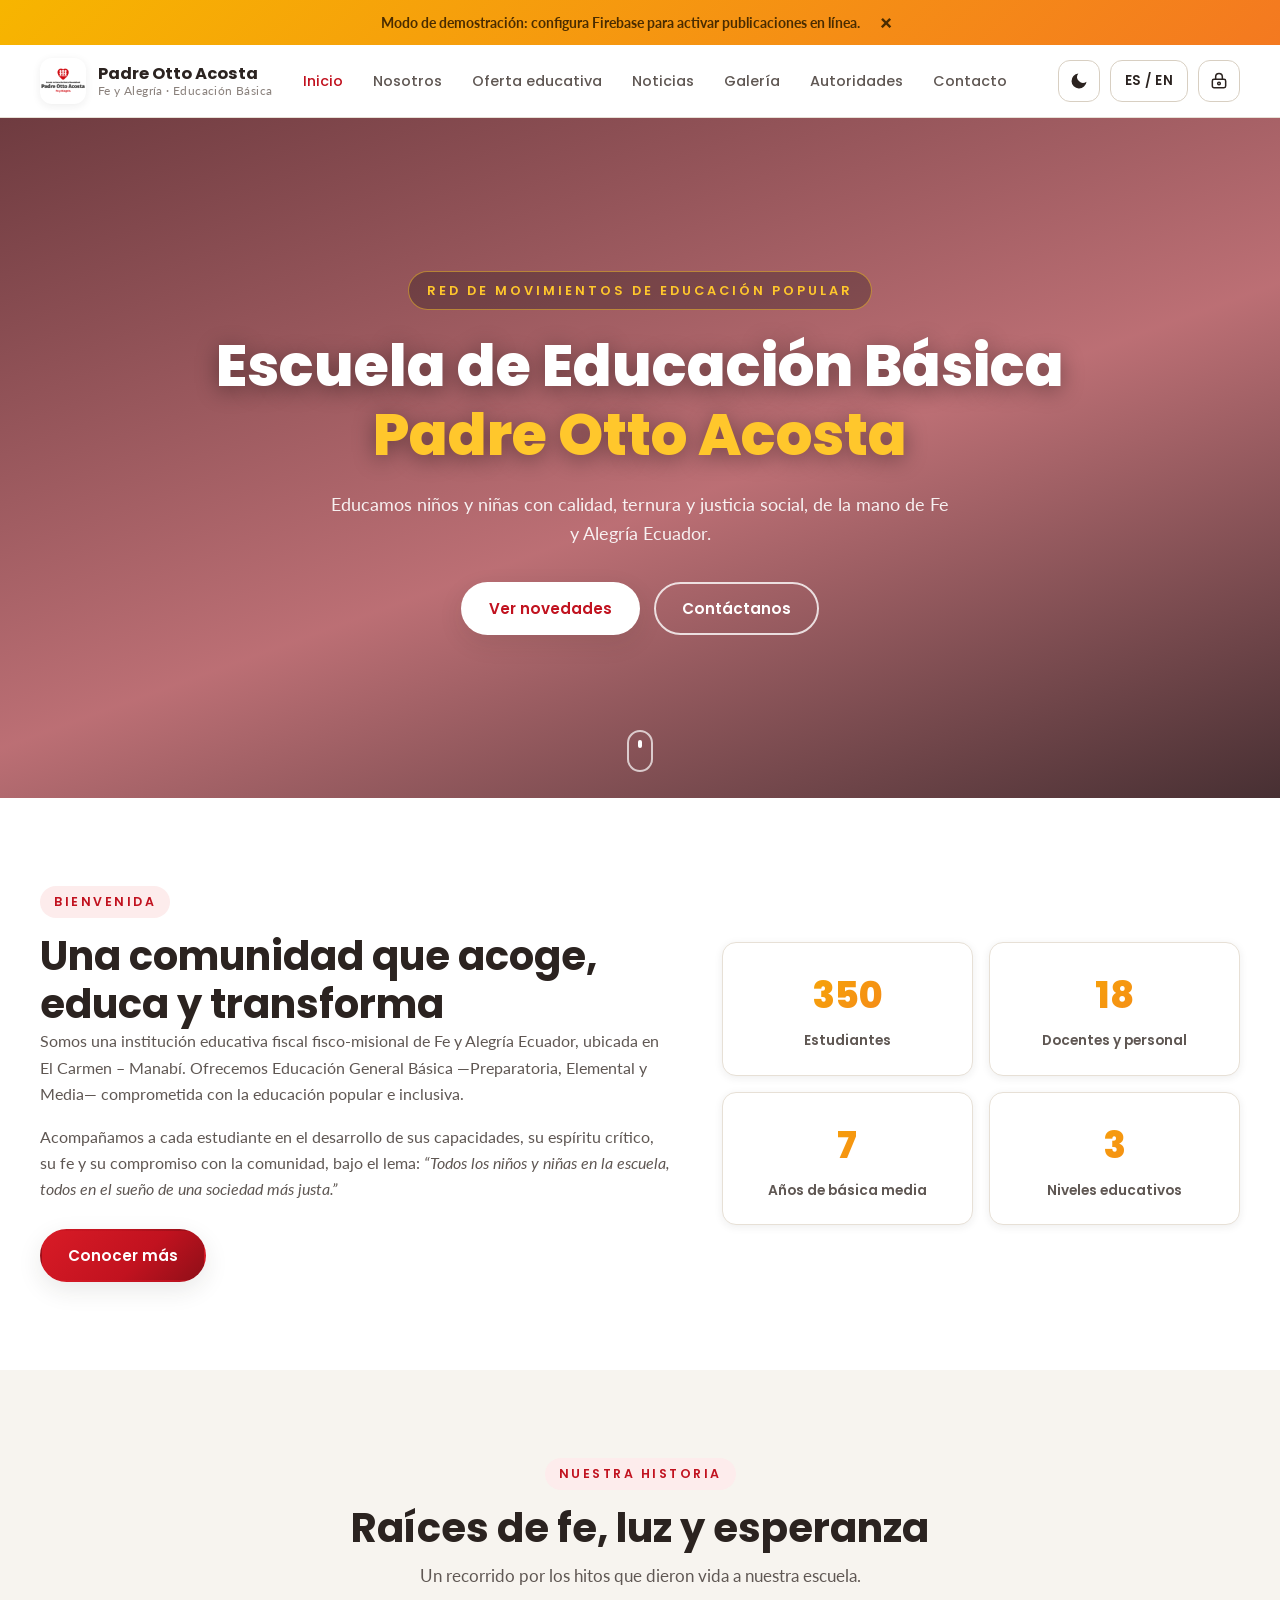
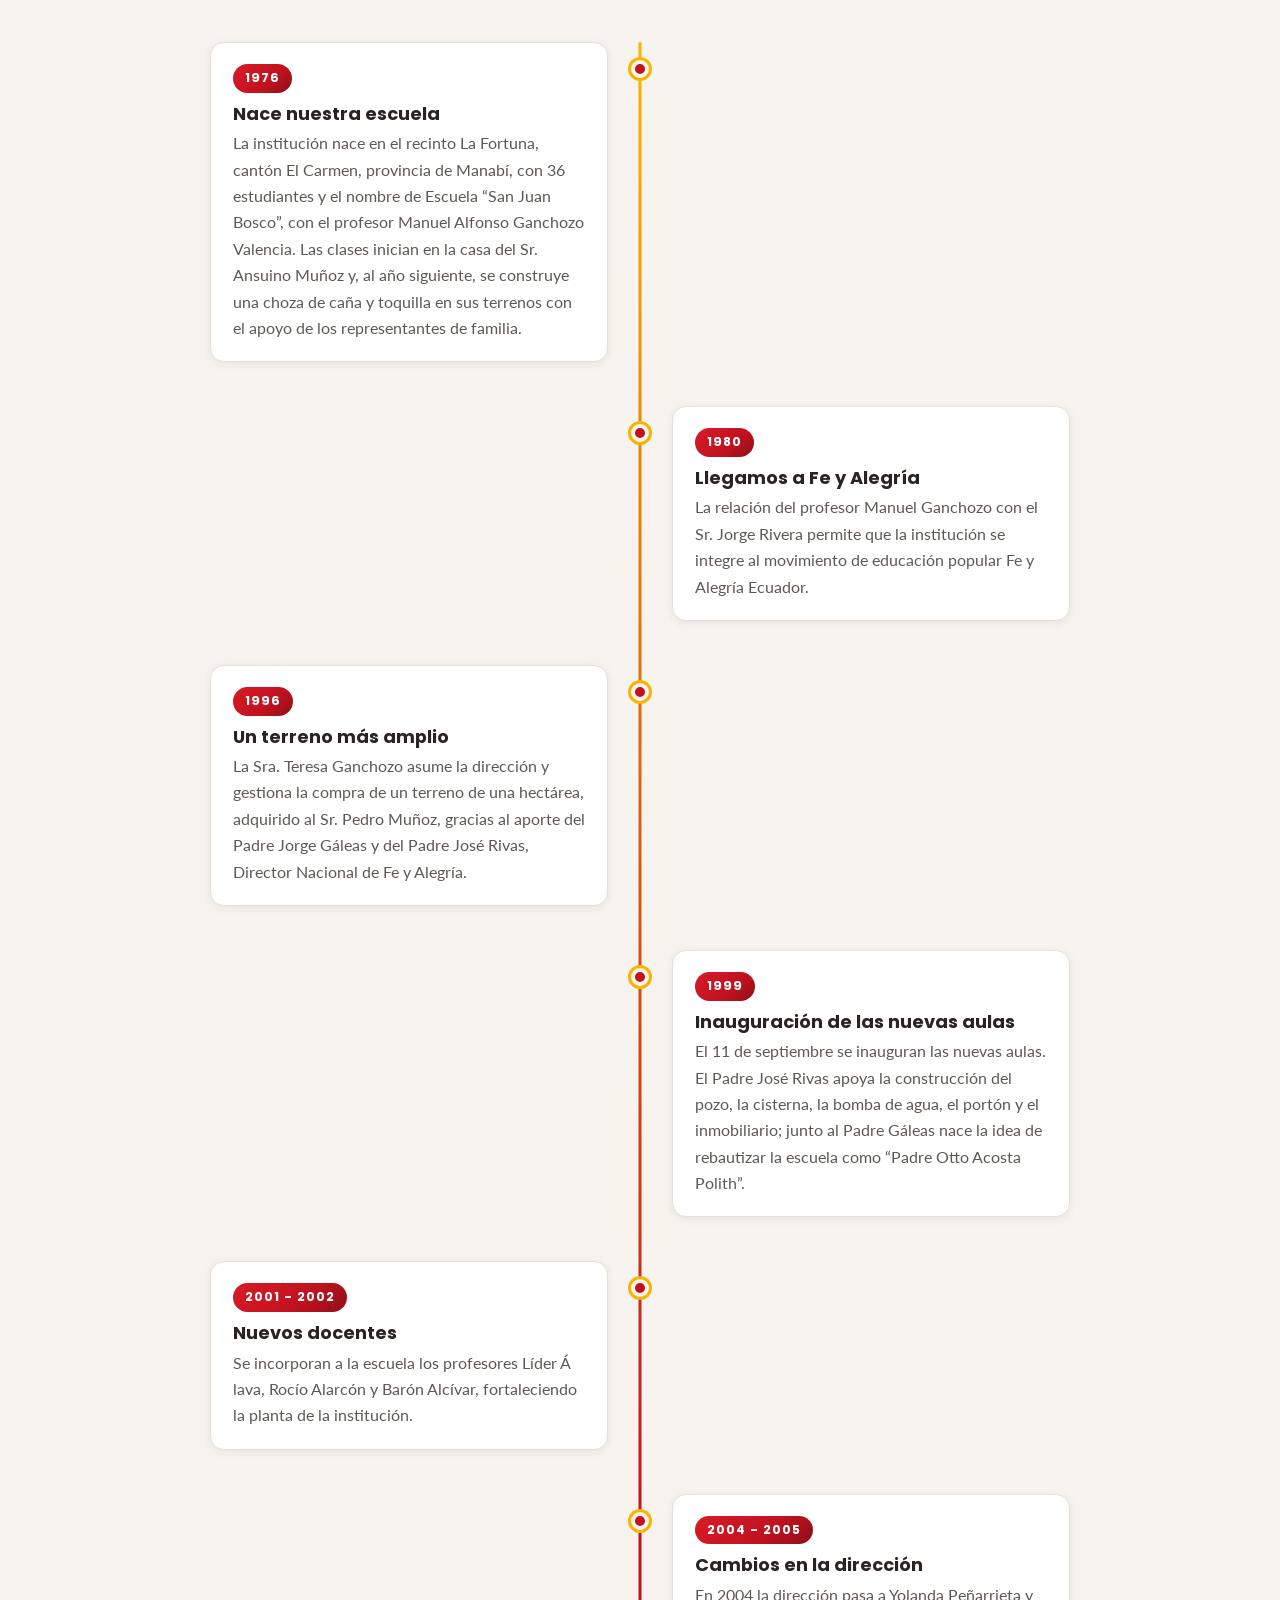
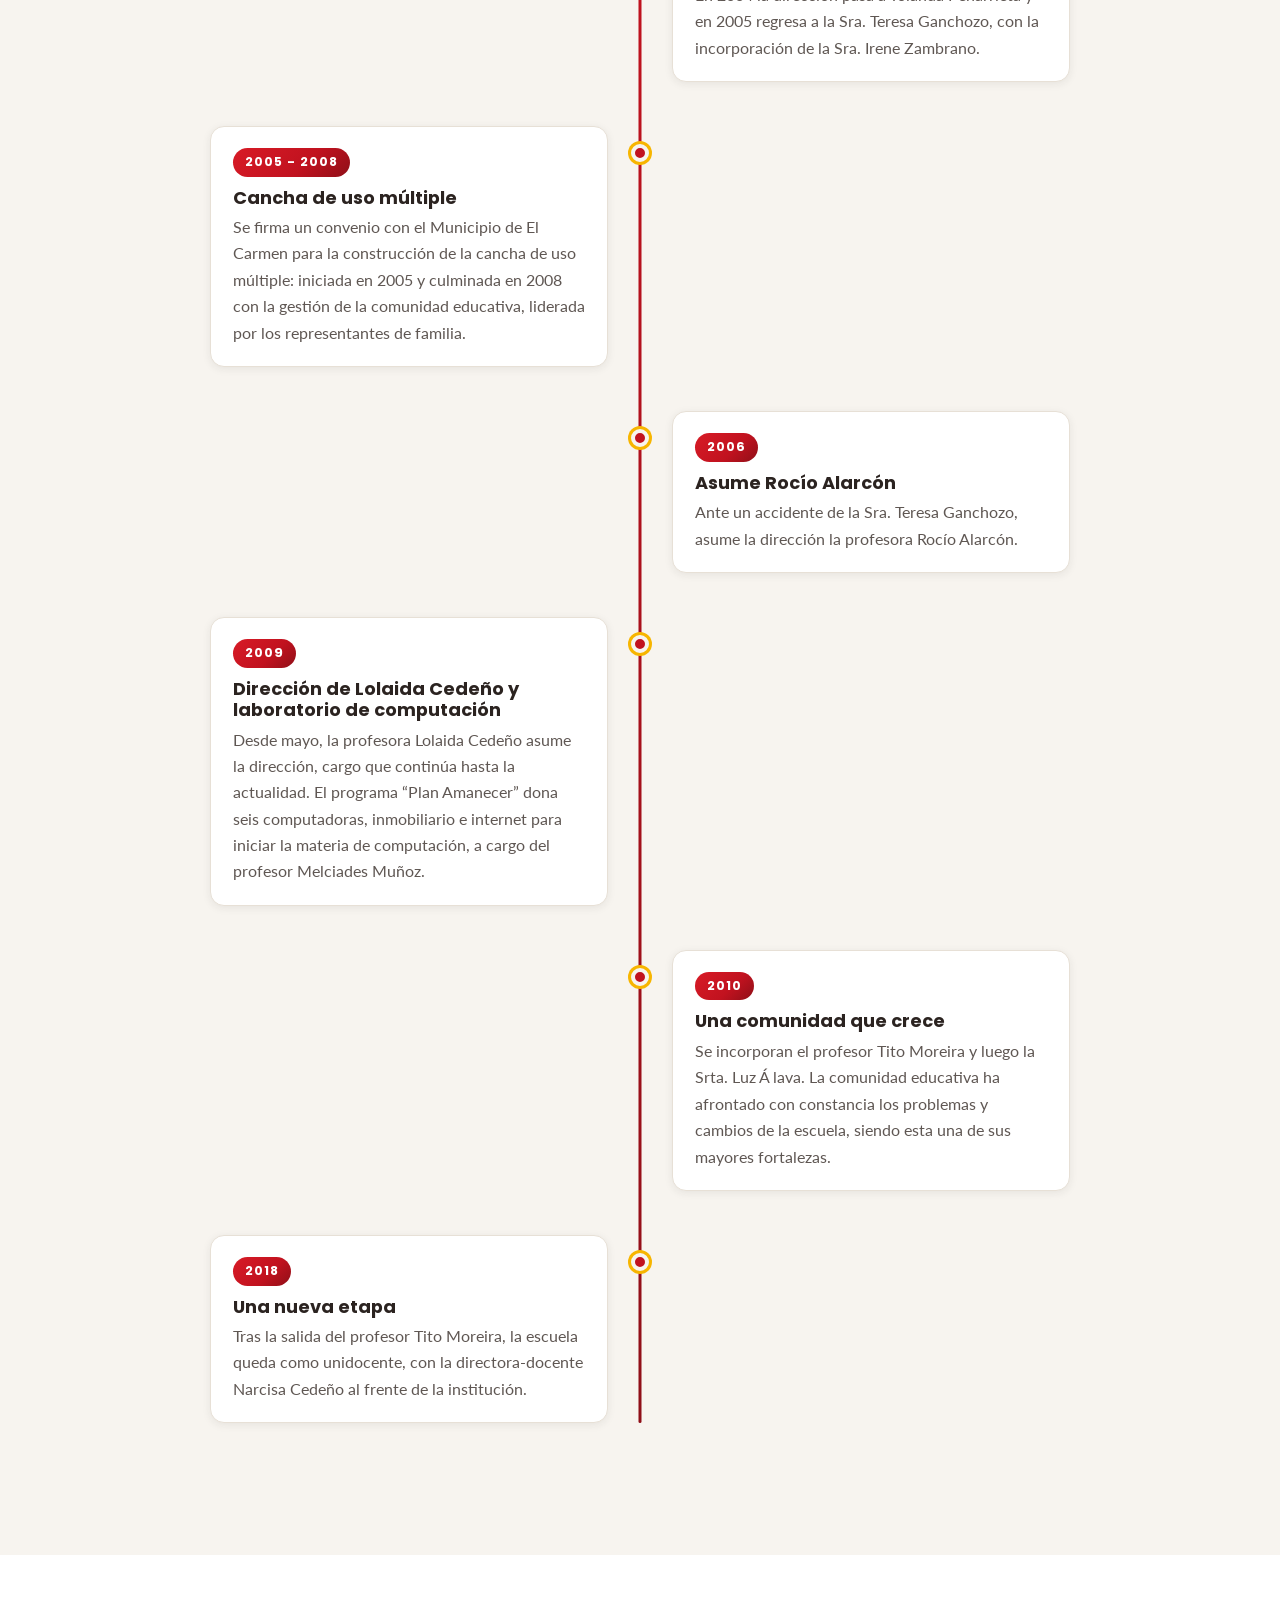
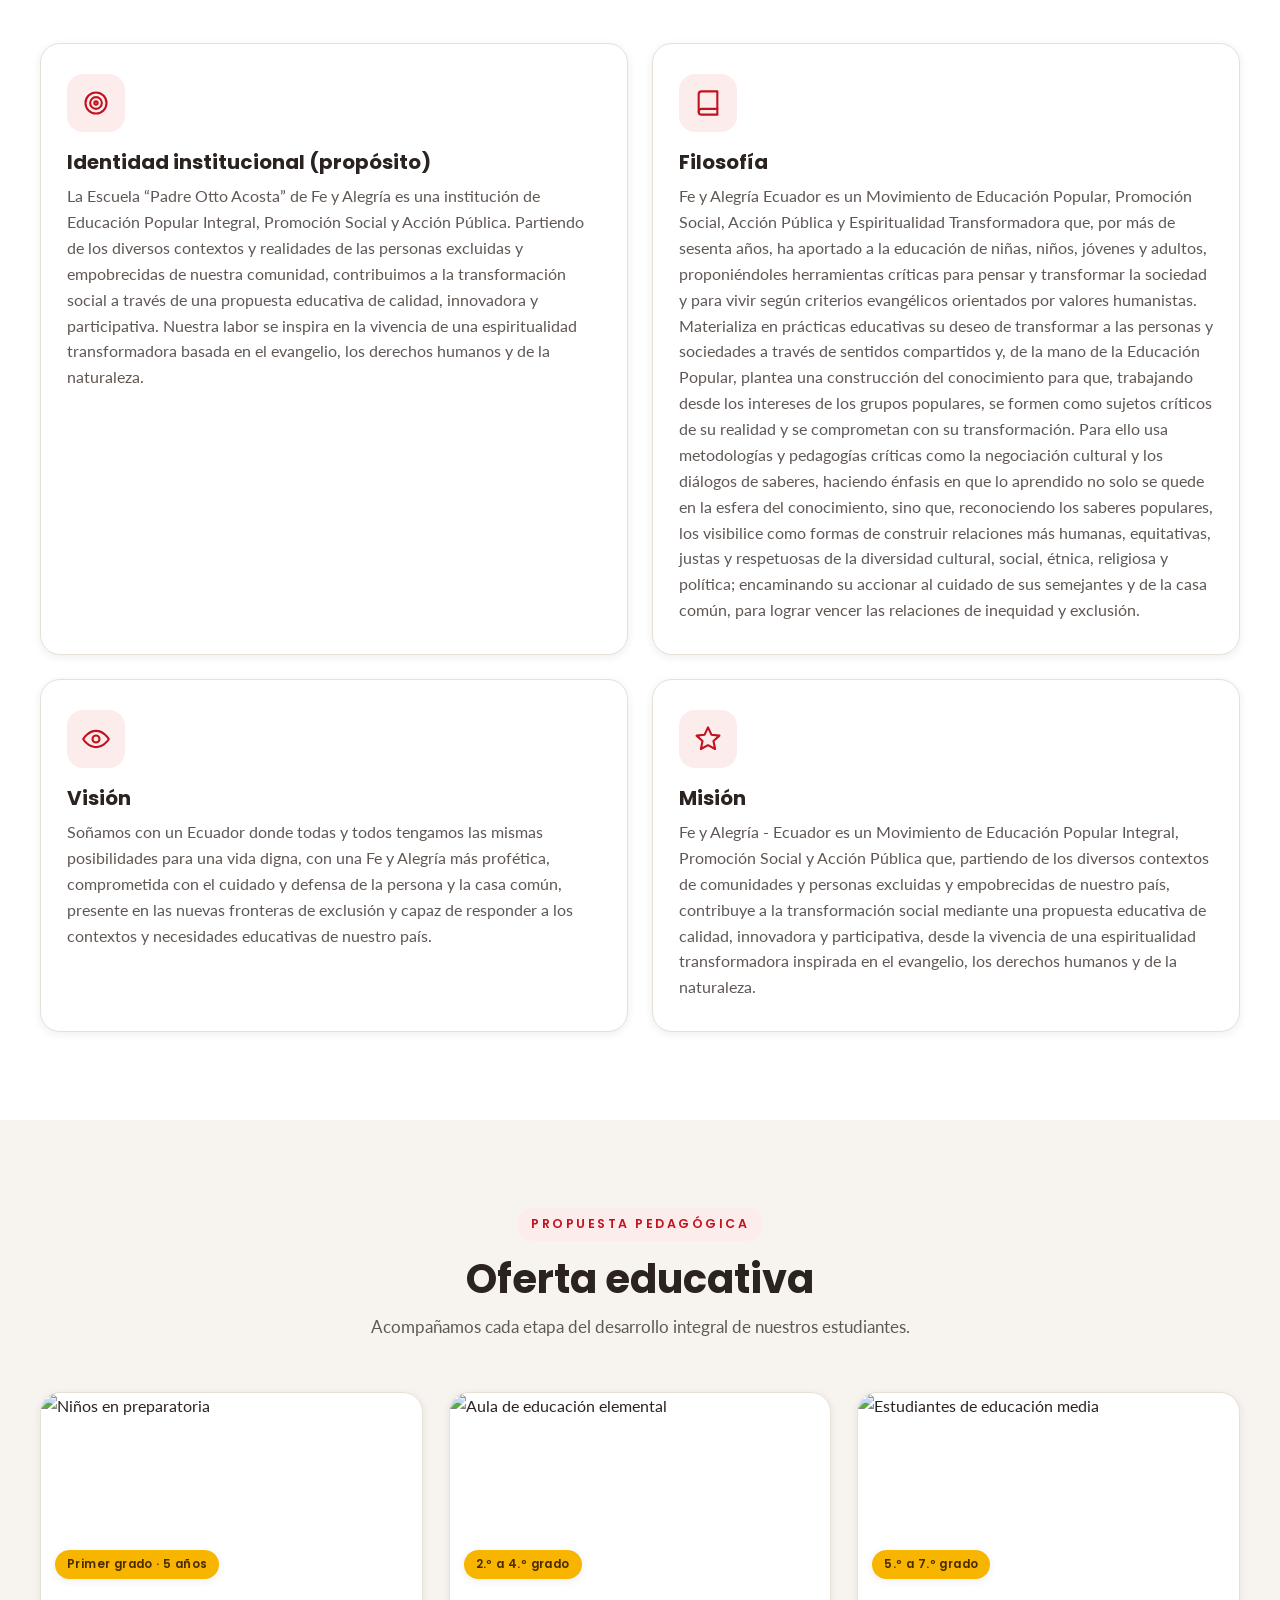
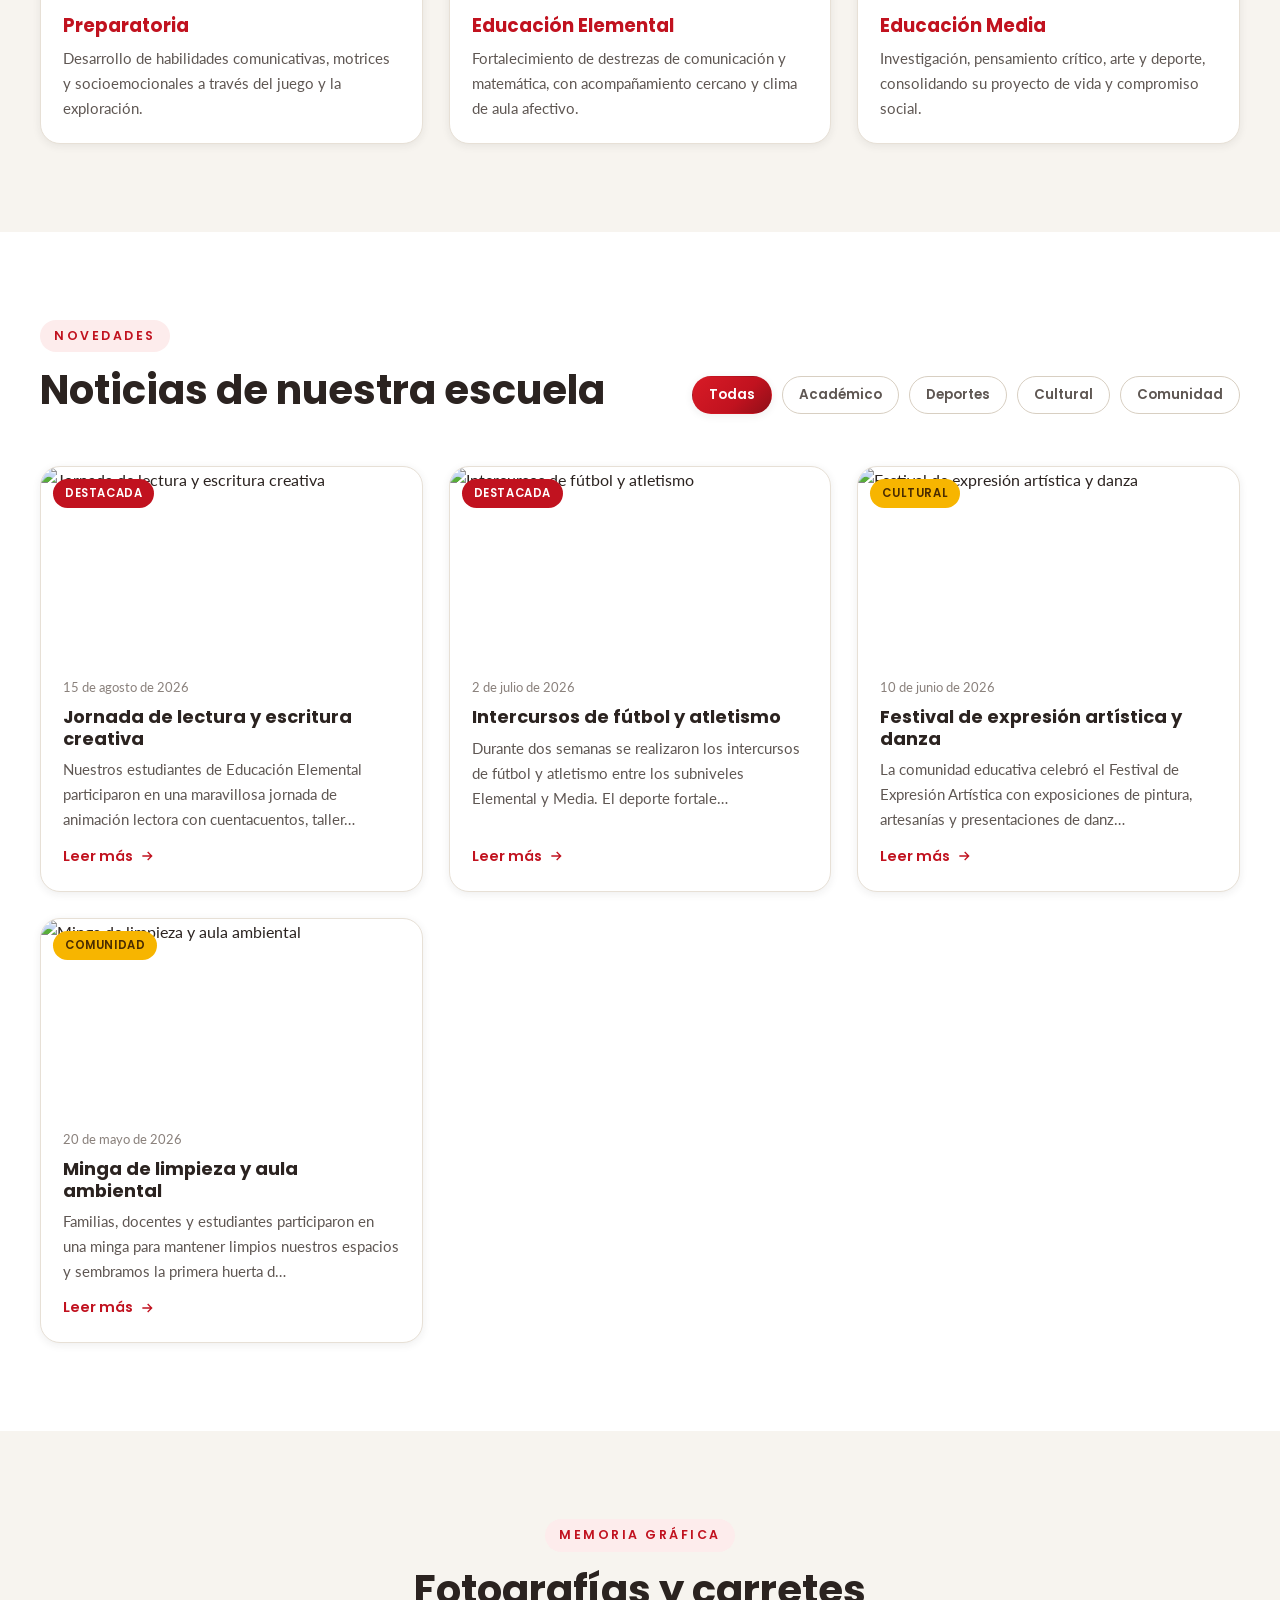
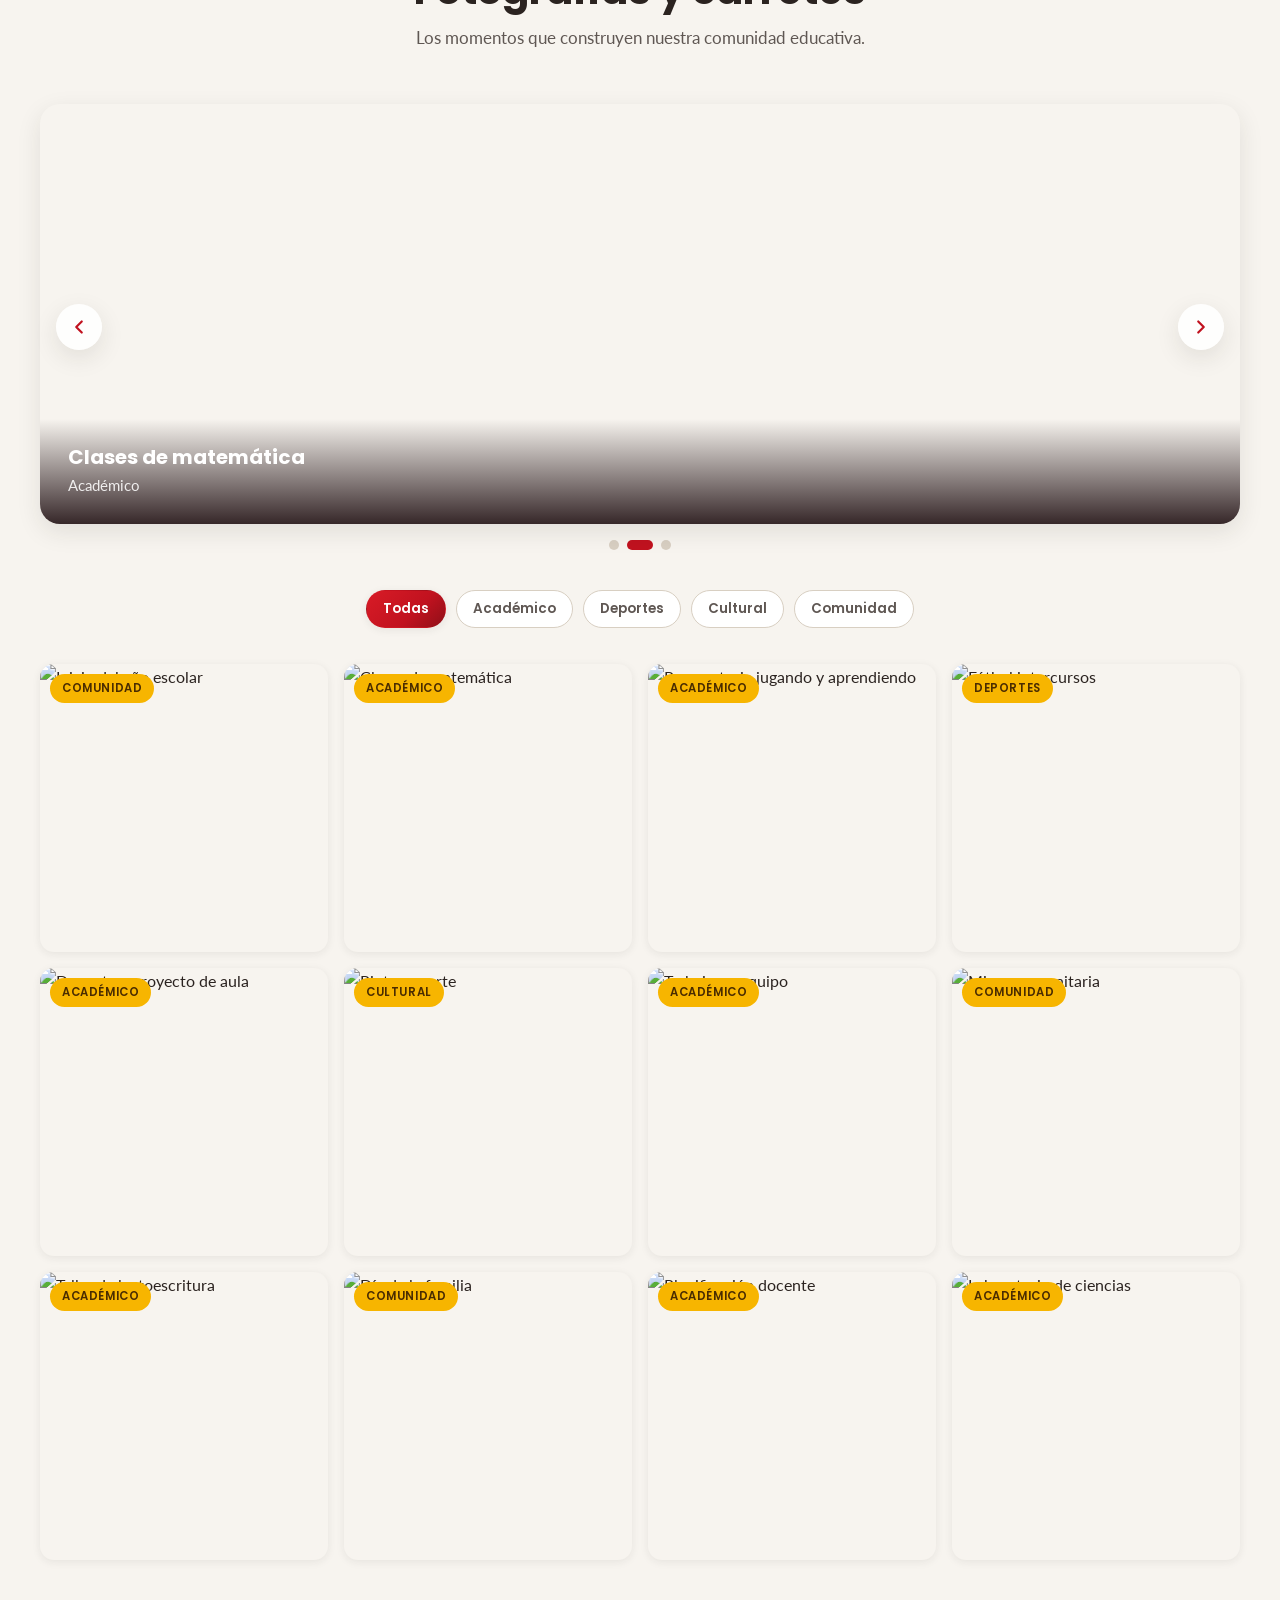
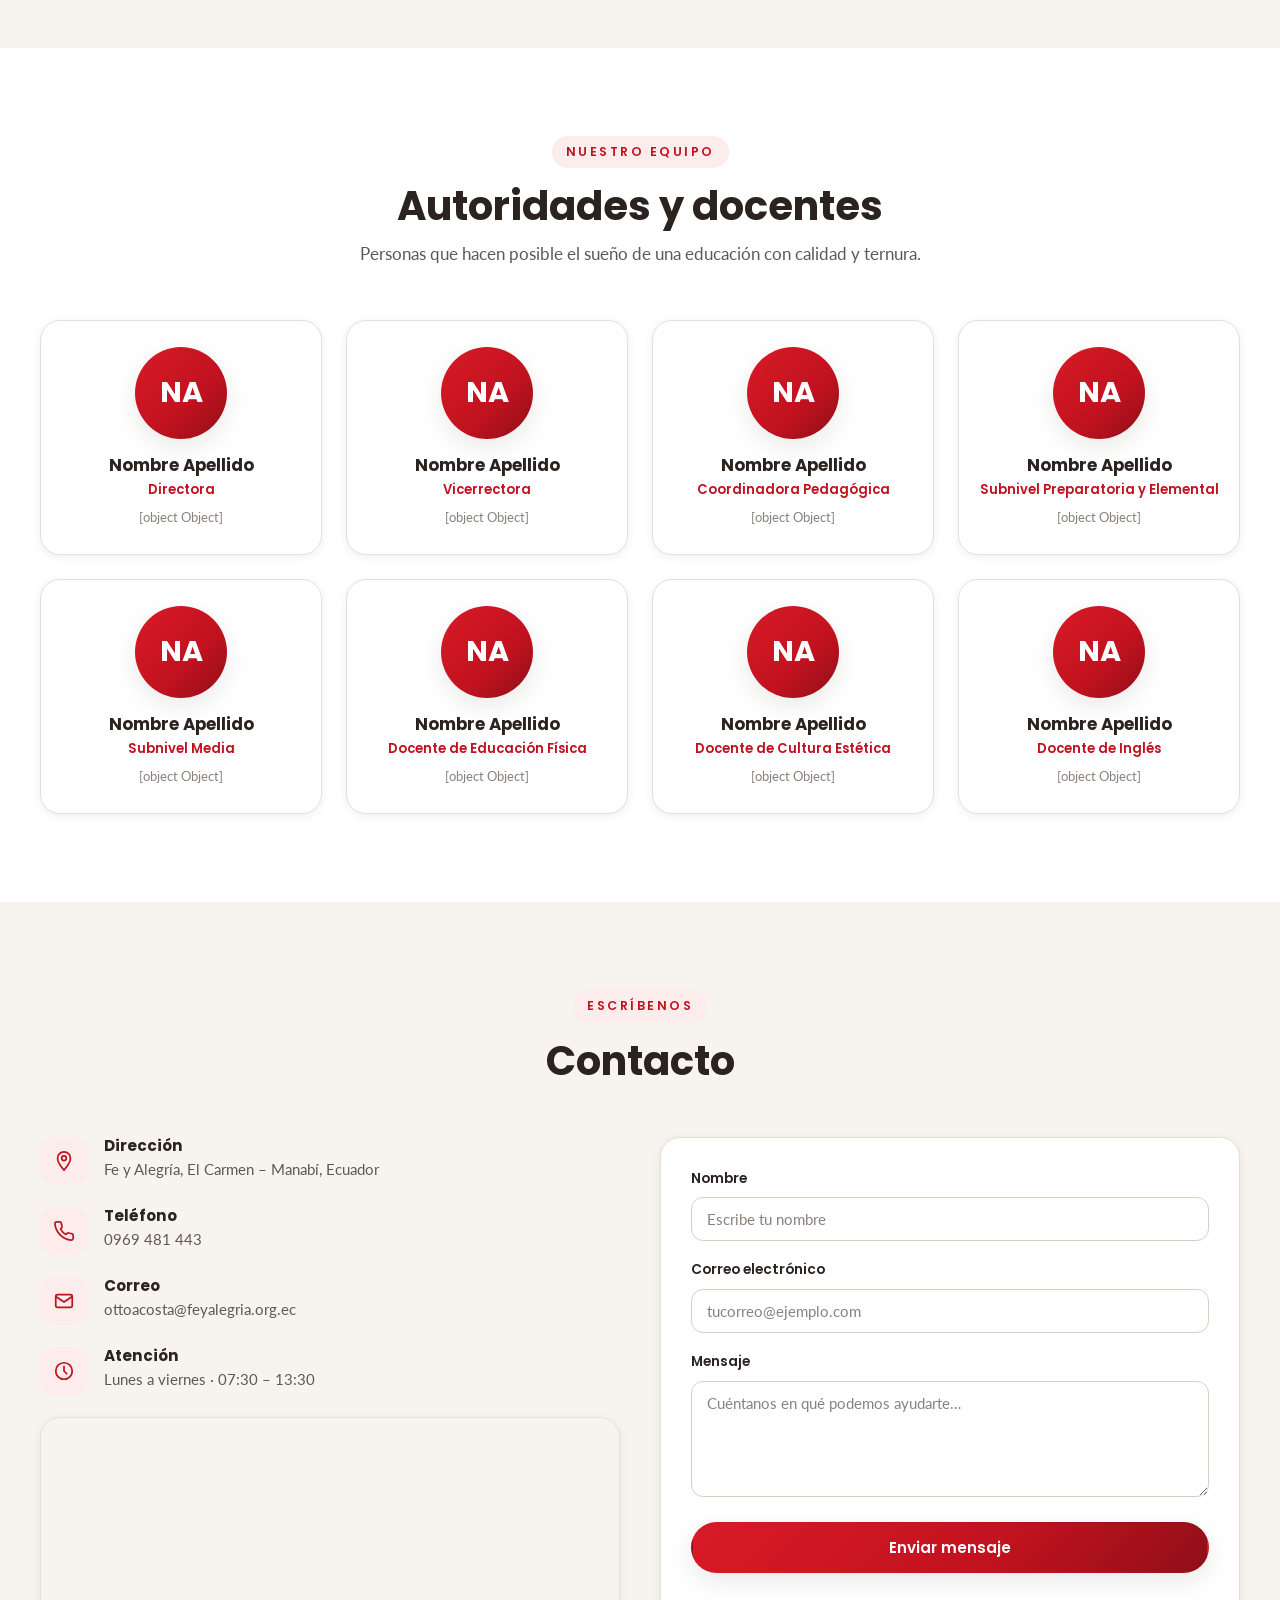
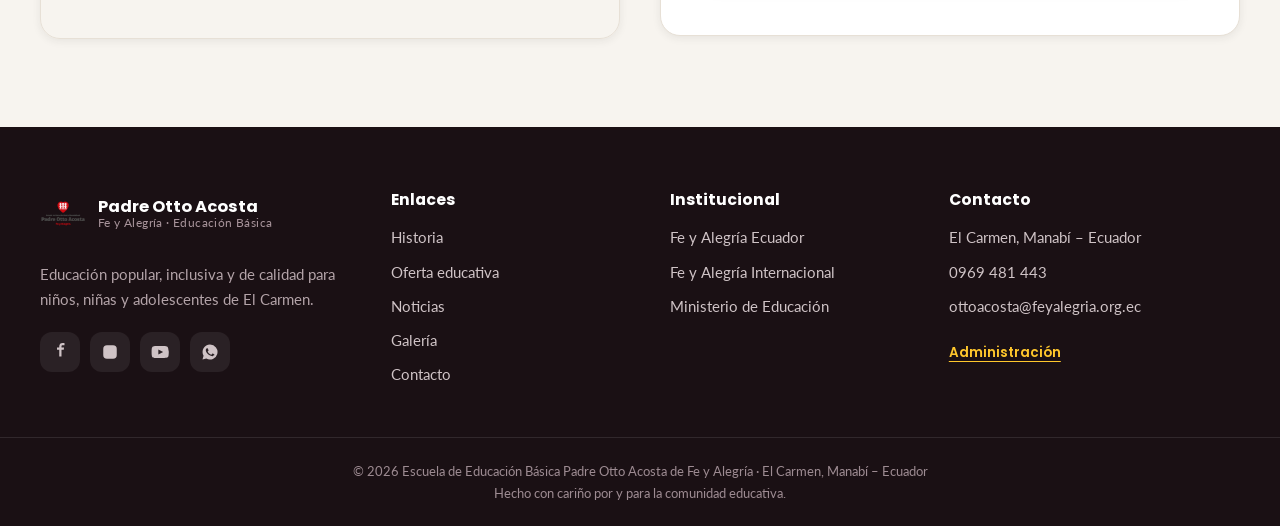
==== index.html @ ddea527b "Add files via upload" ====
<!DOCTYPE html>
<html lang="es">
<head>
  <meta charset="UTF-8" />
  <meta name="viewport" content="width=device-width, initial-scale=1.0" />
  <title>Escuela de Educación Básica Padre Otto Acosta · Fe y Alegría</title>
  <meta name="description" content="Escuela de Educación Básica Padre Otto Acosta de Fe y Alegría, El Carmen – Manabí. Educación popular, inclusiva y de calidad." />
  <meta name="theme-color" content="#D81B26" />
  <link rel="preconnect" href="https://fonts.googleapis.com" />
  <link rel="preconnect" href="https://fonts.gstatic.com" crossorigin />
  <link href="https://fonts.googleapis.com/css2?family=Poppins:wght@400;500;600;700;800&family=Lato:wght@400;700&display=swap" rel="stylesheet" />
  <link rel="stylesheet" href="css/styles.css" />
  <link rel="icon" type="image/png" href="imagenes/logo%202.png" />
</head>
<body>

  <!-- ===== DEMO BANNER ===== -->
  <div id="demoBanner" class="demo-banner hidden" role="alert">
    <span id="demoBannerText">Modalidad de demostración: configura Firebase para activar publicaciones en línea.</span>
    <button id="demoBannerClose" aria-label="Cerrar aviso">&times;</button>
  </div>

  <!-- ===== HEADER ===== -->
  <header class="site-header" id="siteHeader">
    <div class="container header-inner">
      <a href="#inicio" class="brand" aria-label="Inicio">
        <span class="brand-logo" aria-hidden="true">
          <img src="imagenes/logo%202.png" alt="" width="46" height="46" />
        </span>
        <span class="brand-text">
          <strong>Padre Otto Acosta</strong>
          <small>Fe y Alegría · Educación Básica</small>
        </span>
      </a>

      <nav class="main-nav" id="mainNav" aria-label="Navegación principal">
        <ul>
          <li><a href="#inicio" data-i18n="nav.home">Inicio</a></li>
          <li><a href="#nosotros" data-i18n="nav.about">Nosotros</a></li>
          <li><a href="#oferta" data-i18n="nav.offer">Oferta educativa</a></li>
          <li><a href="#noticias" data-i18n="nav.news">Noticias</a></li>
          <li><a href="#galeria" data-i18n="nav.gallery">Galería</a></li>
          <li><a href="#autoridades" data-i18n="nav.staff">Autoridades</a></li>
          <li><a href="#contacto" data-i18n="nav.contact">Contacto</a></li>
        </ul>
      </nav>

      <div class="header-actions">
        <button id="themeToggle" class="icon-btn" aria-label="Cambiar tema" title="Cambiar tema">
          <svg class="icon-sun" viewBox="0 0 24 24" aria-hidden="true"><circle cx="12" cy="12" r="5"/><path d="M12 1v2M12 21v2M4.2 4.2l1.4 1.4M18.4 18.4l1.4 1.4M1 12h2M21 12h2M4.2 19.8l1.4-1.4M18.4 5.6l1.4-1.4"/></svg>
          <svg class="icon-moon" viewBox="0 0 24 24" aria-hidden="true"><path d="M21 12.8A9 9 0 1 1 11.2 3a7 7 0 0 0 9.8 9.8z"/></svg>
        </button>
        <button id="langToggle" class="icon-btn lang-btn" aria-label="English" title="Translate to English">ES / EN</button>
        <a href="admin.html" class="icon-btn admin-link" aria-label="Administración" title="Administración">
          <svg viewBox="0 0 24 24" aria-hidden="true"><rect x="4" y="10" width="16" height="10" rx="2"/><path d="M8 10V7a4 4 0 0 1 8 0v3"/><circle cx="12" cy="15" r="1.6"/></svg>
        </a>
        <button id="navToggle" class="icon-btn nav-toggle" aria-label="Abrir menú" aria-expanded="false">
          <span></span><span></span><span></span>
        </button>
      </div>
    </div>
  </header>

  <main>
    <!-- ===== HERO ===== -->
    <section class="hero" id="inicio">
      <div class="hero-slider" id="heroSlider" aria-hidden="true"></div>
      <div class="hero-overlay"></div>
      <div class="container hero-content">
        <span class="hero-eyebrow aos" data-i18n="hero.eyebrow">Red de Movimientos de Educación Popular</span>
        <h1 class="aos" data-i18n="hero.title">Escuela de Educación Básica<br/><em>Padre Otto Acosta</em></h1>
        <p class="hero-sub aos" data-aos-delay="1" data-i18n="hero.subtitle">Educamos niños y niñas con calidad, ternura y justicia social, de la mano de Fe y Alegría Ecuador.</p>
        <div class="hero-cta aos" data-aos-delay="2">
          <a href="#noticias" class="btn btn-light" data-i18n="hero.ctaNews">Ver novedades</a>
          <a href="#contacto" class="btn btn-outline" data-i18n="hero.ctaContact">Contáctanos</a>
        </div>
      </div>
      <div class="hero-scroll" aria-hidden="true">
        <span></span>
      </div>
    </section>

    <!-- ===== INTRO / MENSAJE ===== -->
    <section class="section intro-section">
      <div class="container intro-grid">
        <div class="intro-copy aos" data-aos="fade-right">
          <span class="section-tag" data-i18n="intro.tag">Bienvenida</span>
          <h2 class="section-title" data-i18n="intro.title">Una comunidad que acoge, educa y transforma</h2>
          <p data-i18n="intro.p1">Somos una institución educativa fiscal fisco-misional de Fe y Alegría Ecuador, ubicada en El Carmen – Manabí. Ofrecemos Educación General Básica —Preparatoria, Elemental y Media— comprometida con la educación popular e inclusiva.</p>
          <p data-i18n="intro.p2">Acompañamos a cada estudiante en el desarrollo de sus capacidades, su espíritu crítico, su fe y su compromiso con la comunidad, bajo el lema: <em>“Todos los niños y niñas en la escuela, todos en el sueño de una sociedad más justa.”</em></p>
          <a href="#nosotros" class="btn btn-primary" data-i18n="intro.more">Conocer más</a>
        </div>
        <div class="intro-stats aos" data-aos="fade-left">
          <div class="stat-card"><strong data-count="350">0</strong><span data-i18n="stats.students">Estudiantes</span></div>
          <div class="stat-card"><strong data-count="18">0</strong><span data-i18n="stats.teachers">Docentes y personal</span></div>
          <div class="stat-card"><strong data-count="7">0</strong><span data-i18n="stats.grades">Años de básica media</span></div>
          <div class="stat-card"><strong data-count="3">0</strong><span data-i18n="stats.levels">Niveles educativos</span></div>
        </div>
      </div>
    </section>

    <!-- ===== HISTORIA ===== -->
    <section class="section section-alt history-section" id="nosotros">
      <div class="container">
        <div class="section-head aos">
          <span class="section-tag" data-i18n="history.tag">Nuestra historia</span>
          <h2 class="section-title" data-i18n="history.title">Raíces de fe, luz y esperanza</h2>
          <p class="section-lead" data-i18n="history.lead">Un recorrido por los hitos que dieron vida a nuestra escuela.</p>
        </div>

        <div class="timeline">
          <div class="timeline-item aos" data-aos="fade-right">
            <div class="timeline-dot"></div>
            <div class="timeline-card">
              <span class="timeline-year">1976</span>
              <h3 data-i18n="history.t1title">Nace nuestra escuela</h3>
              <p data-i18n="history.t1text">La institución nace en el recinto La Fortuna, cantón El Carmen, provincia de Manabí, con 36 estudiantes y el nombre de Escuela “San Juan Bosco”, con el profesor Manuel Alfonso Ganchozo Valencia. Las clases inician en la casa del Sr. Ansuino Muñoz y, al año siguiente, se construye una choza de caña y toquilla en sus terrenos con el apoyo de los representantes de familia.</p>
            </div>
          </div>
          <div class="timeline-item aos" data-aos="fade-left">
            <div class="timeline-dot"></div>
            <div class="timeline-card">
              <span class="timeline-year">1980</span>
              <h3 data-i18n="history.t2title">Llegamos a Fe y Alegría</h3>
              <p data-i18n="history.t2text">La relación del profesor Manuel Ganchozo con el Sr. Jorge Rivera permite que la institución se integre al movimiento de educación popular Fe y Alegría Ecuador.</p>
            </div>
          </div>
          <div class="timeline-item aos" data-aos="fade-right">
            <div class="timeline-dot"></div>
            <div class="timeline-card">
              <span class="timeline-year">1996</span>
              <h3 data-i18n="history.t3title">Un terreno más amplio</h3>
              <p data-i18n="history.t3text">La Sra. Teresa Ganchozo asume la dirección y gestiona la compra de un terreno de una hectárea, adquirido al Sr. Pedro Muñoz, gracias al aporte del Padre Jorge Gáleas y del Padre José Rivas, Director Nacional de Fe y Alegría.</p>
            </div>
          </div>
          <div class="timeline-item aos" data-aos="fade-left">
            <div class="timeline-dot"></div>
            <div class="timeline-card">
              <span class="timeline-year">1999</span>
              <h3 data-i18n="history.t4title">Inauguración de las nuevas aulas</h3>
              <p data-i18n="history.t4text">El 11 de septiembre se inauguran las nuevas aulas. El Padre José Rivas apoya la construcción del pozo, la cisterna, la bomba de agua, el portón y el inmobiliario; junto al Padre Gáleas nace la idea de rebautizar la escuela como “Padre Otto Acosta Polith”.</p>
            </div>
          </div>
          <div class="timeline-item aos" data-aos="fade-right">
            <div class="timeline-dot"></div>
            <div class="timeline-card">
              <span class="timeline-year">2001 - 2002</span>
              <h3 data-i18n="history.t5title">Nuevos docentes</h3>
              <p data-i18n="history.t5text">Se incorporan a la escuela los profesores Líder Á lava, Rocío Alarcón y Barón Alcívar, fortaleciendo la planta de la institución.</p>
            </div>
          </div>
          <div class="timeline-item aos" data-aos="fade-left">
            <div class="timeline-dot"></div>
            <div class="timeline-card">
              <span class="timeline-year">2004 - 2005</span>
              <h3 data-i18n="history.t6title">Cambios en la dirección</h3>
              <p data-i18n="history.t6text">En 2004 la dirección pasa a Yolanda Peñarrieta y en 2005 regresa a la Sra. Teresa Ganchozo, con la incorporación de la Sra. Irene Zambrano.</p>
            </div>
          </div>
          <div class="timeline-item aos" data-aos="fade-right">
            <div class="timeline-dot"></div>
            <div class="timeline-card">
              <span class="timeline-year">2005 - 2008</span>
              <h3 data-i18n="history.t7title">Cancha de uso múltiple</h3>
              <p data-i18n="history.t7text">Se firma un convenio con el Municipio de El Carmen para la construcción de la cancha de uso múltiple: iniciada en 2005 y culminada en 2008 con la gestión de la comunidad educativa, liderada por los representantes de familia.</p>
            </div>
          </div>
          <div class="timeline-item aos" data-aos="fade-left">
            <div class="timeline-dot"></div>
            <div class="timeline-card">
              <span class="timeline-year">2006</span>
              <h3 data-i18n="history.t8title">Asume Rocío Alarcón</h3>
              <p data-i18n="history.t8text">Ante un accidente de la Sra. Teresa Ganchozo, asume la dirección la profesora Rocío Alarcón.</p>
            </div>
          </div>
          <div class="timeline-item aos" data-aos="fade-right">
            <div class="timeline-dot"></div>
            <div class="timeline-card">
              <span class="timeline-year">2009</span>
              <h3 data-i18n="history.t9title">Dirección de Lolaida Cedeño y laboratorio de computación</h3>
              <p data-i18n="history.t9text">Desde mayo, la profesora Lolaida Cedeño asume la dirección, cargo que continúa hasta la actualidad. El programa “Plan Amanecer” dona seis computadoras, inmobiliario e internet para iniciar la materia de computación, a cargo del profesor Melciades Muñoz.</p>
            </div>
          </div>
          <div class="timeline-item aos" data-aos="fade-left">
            <div class="timeline-dot"></div>
            <div class="timeline-card">
              <span class="timeline-year">2010</span>
              <h3 data-i18n="history.t10title">Una comunidad que crece</h3>
              <p data-i18n="history.t10text">Se incorporan el profesor Tito Moreira y luego la Srta. Luz Á lava. La comunidad educativa ha afrontado con constancia los problemas y cambios de la escuela, siendo esta una de sus mayores fortalezas.</p>
            </div>
          </div>
          <div class="timeline-item aos" data-aos="fade-right">
            <div class="timeline-dot"></div>
            <div class="timeline-card">
              <span class="timeline-year">2018</span>
              <h3 data-i18n="history.t11title">Una nueva etapa</h3>
              <p data-i18n="history.t11text">Tras la salida del profesor Tito Moreira, la escuela queda como unidocente, con la directora-docente Narcisa Cedeño al frente de la institución.</p>
            </div>
          </div>
        </div>
      </div>
    </section>

    <!-- ===== IDENTIDAD INSTITUCIONAL ===== -->
    <section class="section mvv-section">
      <div class="container">
        <div class="mvv-grid">
          <article class="mvv-card purpose aos" data-aos="zoom-in">
            <span class="mvv-icon" aria-hidden="true">
              <svg viewBox="0 0 24 24"><circle cx="12" cy="12" r="9"/><circle cx="12" cy="12" r="5"/><circle cx="12" cy="12" r="1.4"/></svg>
            </span>
            <h3 data-i18n="mvv.purposeTitle">Identidad institucional (propósito)</h3>
            <p data-i18n="mvv.purposeText">La Escuela “Padre Otto Acosta” de Fe y Alegría es una institución de Educación Popular Integral, Promoción Social y Acción Pública. Partiendo de los diversos contextos y realidades de las personas excluidas y empobrecidas de nuestra comunidad, contribuimos a la transformación social a través de una propuesta educativa de calidad, innovadora y participativa. Nuestra labor se inspira en la vivencia de una espiritualidad transformadora basada en el evangelio, los derechos humanos y de la naturaleza.</p>
          </article>
          <article class="mvv-card philosophy aos" data-aos="zoom-in" data-aos-delay="1">
            <span class="mvv-icon" aria-hidden="true">
              <svg viewBox="0 0 24 24"><path d="M4 19.5A2.5 2.5 0 0 1 6.5 17H20V2H6.5A2.5 2.5 0 0 0 4 4.5v15z"/><path d="M4 19.5A2.5 2.5 0 0 0 6.5 22H20v-5"/></svg>
            </span>
            <h3 data-i18n="mvv.philosophyTitle">Filosofía</h3>
            <p data-i18n="mvv.philosophyText">Fe y Alegría Ecuador es un Movimiento de Educación Popular, Promoción Social, Acción Pública y Espiritualidad Transformadora que, por más de sesenta años, ha aportado a la educación de niñas, niños, jóvenes y adultos, proponiéndoles herramientas críticas para pensar y transformar la sociedad y para vivir según criterios evangélicos orientados por valores humanistas. Materializa en prácticas educativas su deseo de transformar a las personas y sociedades a través de sentidos compartidos y, de la mano de la Educación Popular, plantea una construcción del conocimiento para que, trabajando desde los intereses de los grupos populares, se formen como sujetos críticos de su realidad y se comprometan con su transformación. Para ello usa metodologías y pedagogías críticas como la negociación cultural y los diálogos de saberes, haciendo énfasis en que lo aprendido no solo se quede en la esfera del conocimiento, sino que, reconociendo los saberes populares, los visibilice como formas de construir relaciones más humanas, equitativas, justas y respetuosas de la diversidad cultural, social, étnica, religiosa y política; encaminando su accionar al cuidado de sus semejantes y de la casa común, para lograr vencer las relaciones de inequidad y exclusión.</p>
          </article>
          <article class="mvv-card vision aos" data-aos="zoom-in" data-aos-delay="2">
            <span class="mvv-icon" aria-hidden="true">
              <svg viewBox="0 0 24 24"><path d="M1 12s4-7 11-7 11 7 11 7-4 7-11 7S1 12 1 12z"/><circle cx="12" cy="12" r="3"/></svg>
            </span>
            <h3 data-i18n="mvv.visionTitle">Visión</h3>
            <p data-i18n="mvv.visionText">Soñamos con un Ecuador donde todas y todos tengamos las mismas posibilidades para una vida digna, con una Fe y Alegría más profética, comprometida con el cuidado y defensa de la persona y la casa común, presente en las nuevas fronteras de exclusión y capaz de responder a los contextos y necesidades educativas de nuestro país.</p>
          </article>
          <article class="mvv-card mission aos" data-aos="zoom-in" data-aos-delay="3">
            <span class="mvv-icon" aria-hidden="true">
              <svg viewBox="0 0 24 24"><path d="M12 2l2.9 6.3 6.9.8-5.1 4.7 1.4 6.8L12 17.3 5.9 20.6l1.4-6.8L2.2 9.1l6.9-.8z"/></svg>
            </span>
            <h3 data-i18n="mvv.missionTitle">Misión</h3>
            <p data-i18n="mvv.missionText">Fe y Alegría - Ecuador es un Movimiento de Educación Popular Integral, Promoción Social y Acción Pública que, partiendo de los diversos contextos de comunidades y personas excluidas y empobrecidas de nuestro país, contribuye a la transformación social mediante una propuesta educativa de calidad, innovadora y participativa, desde la vivencia de una espiritualidad transformadora inspirada en el evangelio, los derechos humanos y de la naturaleza.</p>
          </article>
        </div>
      </div>
    </section>

    <!-- ===== OFERTA EDUCATIVA ===== -->
    <section class="section section-alt offer-section" id="oferta">
      <div class="container">
        <div class="section-head aos">
          <span class="section-tag" data-i18n="offer.tag">Propuesta pedagógica</span>
          <h2 class="section-title" data-i18n="offer.title">Oferta educativa</h2>
          <p class="section-lead" data-i18n="offer.lead">Acompañamos cada etapa del desarrollo integral de nuestros estudiantes.</p>
        </div>
        <div class="offer-grid">
          <article class="offer-card aos" data-aos="fade-up">
            <div class="offer-img">
              <img src="https://images.unsplash.com/photo-1503454537195-1dcabb73ffb9?auto=format&fit=crop&w=800&q=60" alt="Niños en preparatoria" loading="lazy">
              <span class="offer-badge" data-i18n="offer.preLevel">Primer grado · 5 años</span>
            </div>
            <div class="offer-body">
              <h3 data-i18n="offer.preTitle">Preparatoria</h3>
              <p data-i18n="offer.preText">Desarrollo de habilidades comunicativas, motrices y socioemocionales a través del juego y la exploración. </p>
            </div>
          </article>
          <article class="offer-card aos" data-aos="fade-up" data-aos-delay="1">
            <div class="offer-img">
              <img src="https://images.unsplash.com/photo-1580582932707-520aed937b7b?auto=format&fit=crop&w=800&q=60" alt="Aula de educación elemental" loading="lazy">
              <span class="offer-badge" data-i18n="offer.eleLevel">2.º a 4.º grado</span>
            </div>
            <div class="offer-body">
              <h3 data-i18n="offer.eleTitle">Educación Elemental</h3>
              <p data-i18n="offer.eleText">Fortalecimiento de destrezas de comunicación y matemática, con acompañamiento cercano y clima de aula afectivo. </p>
            </div>
          </article>
          <article class="offer-card aos" data-aos="fade-up" data-aos-delay="2">
            <div class="offer-img">
              <img src="https://images.unsplash.com/photo-1427504494785-3a9ca7044f45?auto=format&fit=crop&w=800&q=60" alt="Estudiantes de educación media" loading="lazy">
              <span class="offer-badge" data-i18n="offer.medLevel">5.º a 7.º grado</span>
            </div>
            <div class="offer-body">
              <h3 data-i18n="offer.medTitle">Educación Media</h3>
              <p data-i18n="offer.medText">Investigación, pensamiento crítico, arte y deporte, consolidando su proyecto de vida y compromiso social. </p>
            </div>
          </article>
        </div>
      </div>
    </section>

    <!-- ===== NOTICIAS ===== -->
    <section class="section news-section" id="noticias">
      <div class="container">
        <div class="section-head section-head-row aos">
          <div>
            <span class="section-tag" data-i18n="news.tag">Novedades</span>
            <h2 class="section-title" data-i18n="news.title">Noticias de nuestra escuela</h2>
          </div>
          <div class="news-filter" id="newsFilter">
            <button class="chip is-active" data-cat="todas" data-i18n="news.all">Todas</button>
            <button class="chip" data-cat="academico" data-i18n="news.catAcademic">Académico</button>
            <button class="chip" data-cat="deportes" data-i18n="news.catSports">Deportes</button>
            <button class="chip" data-cat="cultural" data-i18n="news.catCultural">Cultural</button>
            <button class="chip" data-cat="comunidad" data-i18n="news.catCommunity">Comunidad</button>
          </div>
        </div>

        <div class="news-grid" id="newsGrid">
          <!-- Tarjetas generadas por JS -->
        </div>

        <div id="newsEmpty" class="empty-state hidden">
          <p data-i18n="news.empty">No hay publicaciones todavía. Vuelve pronto.</p>
        </div>
      </div>
    </section>

    <!-- ===== GALERÍA ===== -->
    <section class="section section-alt gallery-section" id="galeria">
      <div class="container">
        <div class="section-head aos">
          <span class="section-tag" data-i18n="gallery.tag">Memoria gráfica</span>
          <h2 class="section-title" data-i18n="gallery.title">Fotografías y carretes</h2>
          <p class="section-lead" data-i18n="gallery.lead">Los momentos que construyen nuestra comunidad educativa.</p>
        </div>

        <div class="carousel-wrap aos">
          <div class="carousel" id="featuredCarousel" role="region" aria-roledescription="carrusel" aria-label="Carrete de fotografías destacadas"></div>
          <button class="carousel-btn prev" id="carPrev" aria-label="Anterior"><svg viewBox="0 0 24 24"><path d="M15 6l-6 6 6 6"/></svg></button>
          <button class="carousel-btn next" id="carNext" aria-label="Siguiente"><svg viewBox="0 0 24 24"><path d="M9 6l6 6-6 6"/></svg></button>
          <div class="carousel-dots" id="carDots"></div>
        </div>

        <div class="gallery-filter" id="galleryFilter">
          <button class="chip is-active" data-cat="todas" data-i18n="gallery.all">Todas</button>
          <button class="chip" data-cat="academico" data-i18n="gallery.catAcademic">Académico</button>
          <button class="chip" data-cat="deportes" data-i18n="gallery.catSports">Deportes</button>
          <button class="chip" data-cat="cultural" data-i18n="gallery.catCultural">Cultural</button>
          <button class="chip" data-cat="comunidad" data-i18n="gallery.catCommunity">Comunidad</button>
        </div>

        <div class="gallery-grid" id="galleryGrid">
          <!-- Fotos generadas por JS -->
        </div>
        <div id="galleryEmpty" class="empty-state hidden">
          <p data-i18n="gallery.empty">La galería aún no tiene fotografías.</p>
        </div>
      </div>
    </section>

    <!-- ===== AUTORIDADES Y DOCENTES ===== -->
    <section class="section staff-section" id="autoridades">
      <div class="container">
        <div class="section-head aos">
          <span class="section-tag" data-i18n="staff.tag">Nuestro equipo</span>
          <h2 class="section-title" data-i18n="staff.title">Autoridades y docentes</h2>
          <p class="section-lead" data-i18n="staff.lead">Personas que hacen posible el sueño de una educación con calidad y ternura.</p>
        </div>
        <div class="staff-grid" id="staffGrid">
          <!-- Tarjetas generadas por JS desde data.js -->
        </div>
      </div>
    </section>

    <!-- ===== CONTACTO ===== -->
    <section class="section section-alt contact-section" id="contacto">
      <div class="container">
        <div class="section-head aos">
          <span class="section-tag" data-i18n="contact.tag">Escríbenos</span>
          <h2 class="section-title" data-i18n="contact.title">Contacto</h2>
        </div>
        <div class="contact-grid">
          <div class="contact-info aos" data-aos="fade-right">
            <div class="contact-item">
              <span class="contact-icon" aria-hidden="true"><svg viewBox="0 0 24 24"><path d="M12 2a7 7 0 0 1 7 7c0 5-7 13-7 13S5 14 5 9a7 7 0 0 1 7-7z"/><circle cx="12" cy="9" r="2.5"/></svg></span>
              <div>
                <h4 data-i18n="contact.addrTitle">Dirección</h4>
                <p data-i18n="contact.addrText">Fe y Alegría, El Carmen – Manabí, Ecuador</p>
              </div>
            </div>
            <div class="contact-item">
              <span class="contact-icon" aria-hidden="true"><svg viewBox="0 0 24 24"><path d="M22 16.9v3a2 2 0 0 1-2.2 2A19.8 19.8 0 0 1 2.1 4.2 2 2 0 0 1 4.1 2h3a2 2 0 0 1 2 1.7c.1 1 .4 2 .7 2.9a2 2 0 0 1-.4 2.1L8.2 9.9a16 16 0 0 0 5.9 5.9l1.2-1.2a2 2 0 0 1 2.1-.4c.9.3 1.9.6 2.9.7a2 2 0 0 1 1.7 2z"/></svg></span>
              <div>
                <h4 data-i18n="contact.phoneTitle">Teléfono</h4>
                <p><a href="tel:0969481443">0969 481 443</a></p>
              </div>
            </div>
            <div class="contact-item">
              <span class="contact-icon" aria-hidden="true"><svg viewBox="0 0 24 24"><rect x="3" y="5" width="18" height="14" rx="2"/><path d="M3 7l9 6 9-6"/></svg></span>
              <div>
                <h4 data-i18n="contact.mailTitle">Correo</h4>
                <p><a href="mailto:ottoacosta@feyalegria.org.ec">ottoacosta@feyalegria.org.ec</a></p>
              </div>
            </div>
            <div class="contact-item">
              <span class="contact-icon" aria-hidden="true"><svg viewBox="0 0 24 24"><circle cx="12" cy="12" r="9"/><path d="M12 7v5l3 3"/></svg></span>
              <div>
                <h4 data-i18n="contact.hoursTitle">Atención</h4>
                <p data-i18n="contact.hoursText">Lunes a viernes · 07:30 – 13:30</p>
              </div>
            </div>
            <div class="contact-map">
              <iframe title="Mapa de la escuela" src="https://www.google.com/maps?q=-0.5225555,-79.5796414&z=16&hl=es&output=embed" loading="lazy" referrerpolicy="no-referrer-when-downgrade"></iframe>
            </div>
          </div>

          <div class="contact-form-wrap aos" data-aos="fade-left">
            <form id="contactForm" class="contact-form" novalidate>
              <div class="form-field">
                <label for="cName" data-i18n="form.name">Nombre</label>
                <input type="text" id="cName" name="name" data-i18n-ph="form.namePh" placeholder="Escribe tu nombre" required />
              </div>
              <div class="form-field">
                <label for="cMail" data-i18n="form.mail">Correo electrónico</label>
                <input type="email" id="cMail" name="email" data-i18n-ph="form.mailPh" placeholder="tucorreo@ejemplo.com" required />
              </div>
              <div class="form-field">
                <label for="cMsg" data-i18n="form.msg">Mensaje</label>
                <textarea id="cMsg" name="message" rows="5" data-i18n-ph="form.msgPh" placeholder="Cuéntanos en qué podemos ayudarte…" required></textarea>
              </div>
              <button type="submit" class="btn btn-primary btn-block" data-i18n="form.send">Enviar mensaje</button>
              <p id="contactStatus" class="form-status" role="status" aria-live="polite"></p>
            </form>
          </div>
        </div>
      </div>
    </section>
  </main>

  <!-- ===== NOTICIA MODAL ===== -->
  <div class="modal" id="newsModal" role="dialog" aria-modal="true" aria-labelledby="modalTitle" aria-hidden="true">
    <div class="modal-backdrop" data-close="true"></div>
    <div class="modal-card">
      <button class="modal-close" data-close="true" aria-label="Cerrar">&times;</button>
      <div class="modal-media"><img id="modalImage" src="" alt="" /></div>
      <div class="modal-body">
        <div class="modal-meta">
          <span class="badge" id="modalCategory"></span>
          <span class="modal-date" id="modalDate"></span>
        </div>
        <h3 id="modalTitle"></h3>
        <div id="modalContent"></div>
      </div>
    </div>
  </div>

  <!-- ===== LIGHTBOX ===== -->
  <div class="lightbox" id="lightbox" role="dialog" aria-modal="true" aria-label="Visor de fotografías" aria-hidden="true">
    <button class="lightbox-close" aria-label="Cerrar">&times;</button>
    <button class="lightbox-nav prev" aria-label="Anterior"><svg viewBox="0 0 24 24"><path d="M15 6l-6 6 6 6"/></svg></button>
    <figure class="lightbox-stage">
      <img id="lightboxImg" src="" alt="" />
      <figcaption id="lightboxCaption"></figcaption>
    </figure>
    <button class="lightbox-nav next" aria-label="Siguiente"><svg viewBox="0 0 24 24"><path d="M9 6l6 6-6 6"/></svg></button>
  </div>

  <button id="scrollTop" class="scroll-top" aria-label="Volver arriba" aria-hidden="true">
    <svg viewBox="0 0 24 24"><path d="M12 19V5M5 12l7-7 7 7"/></svg>
  </button>

  <!-- ===== FOOTER ===== -->
  <footer class="site-footer">
    <div class="container footer-grid">
      <div class="footer-col">
        <a href="#inicio" class="brand brand-footer">
          <span class="brand-logo" aria-hidden="true"><img src="imagenes/logo%202.png" alt="" width="46" height="46" /></span>
          <span class="brand-text">
            <strong>Padre Otto Acosta</strong>
            <small>Fe y Alegría · Educación Básica</small>
          </span>
        </a>
        <p class="footer-about" data-i18n="footer.about">Educación popular, inclusiva y de calidad para niños, niñas y adolescentes de El Carmen.</p>
        <div class="footer-social">
          <a href="https://www.facebook.com/PadreOttoAcosta" target="_blank" rel="noopener" aria-label="Facebook"><svg viewBox="0 0 24 24"><path d="M14 9h3l.4-3H14V4.6c0-.9.3-1.6 1.6-1.6H18V.2C17.7.1 16.6 0 15.4 0 12.8 0 11 1.6 11 4.5V6H8v3h3v9h3z"/></svg></a>
          <a href="#" aria-label="Instagram"><svg viewBox="0 0 24 24"><rect x="3" y="3" width="18" height="18" rx="5"/><circle cx="12" cy="12" r="4"/><circle cx="17.5" cy="6.5" r="1"/></svg></a>
          <a href="#" aria-label="YouTube"><svg viewBox="0 0 24 24"><path d="M23 7.5s-.2-1.6-.9-2.3c-.8-.9-1.7-.9-2.1-1C16.7 4 12 4 12 4s-4.7 0-8 .2c-.4.1-1.3.1-2.1 1-.7.7-.9 2.3-.9 2.3S.8 9.4.8 11.3v1.6c0 1.9.3 3.8.3 3.8s.2 1.6.9 2.3c.8.8 1.9.8 2.4.9 2 .2 8 .2 8 .2s4.7 0 8-.3c.4-.1 1.3-.1 2.1-1 .7-.6.9-2.3.9-2.3s.3-1.9.3-3.7v-1.6C23.3 9.4 23 7.5 23 7.5zM9.8 15.3V8.7l6.4 3.3-6.4 3.3z"/></svg></a>
          <a href="#" aria-label="WhatsApp"><svg viewBox="0 0 24 24"><path d="M12 2a10 10 0 0 0-8.6 15L2 22l5.1-1.3A10 10 0 1 0 12 2zm5.3 14.1c-.2.7-1.3 1.3-1.8 1.4-.5.1-1 .2-3.3-.7-2.8-1.1-4.6-4-4.7-4.2-.1-.2-1.1-1.5-1.1-2.9s.7-2 1-2.3c.2-.3.5-.3.7-.3h.5c.2 0 .4 0 .6.5s.8 1.9.8 2c.1.1.1.3 0 .4-.1.2-.2.3-.4.5l-.5.6c-.1.2-.3.3-.1.6.2.3.8 1.4 1.8 2.2 1.3 1.1 2.3 1.5 2.6 1.6.3.1.5.1.7-.1.2-.2.8-.9.9-1.2.2-.3.4-.2.6-.1.2.1 1.4.7 1.6.8.3.1.4.2.5.3.1.1.1.8-.1 1.3z"/></svg></a>
        </div>
      </div>
      <div class="footer-col">
        <h4 data-i18n="footer.links">Enlaces</h4>
        <ul class="footer-links">
          <li><a href="#nosotros" data-i18n="footer.lAbout">Historia</a></li>
          <li><a href="#oferta" data-i18n="footer.lOffer">Oferta educativa</a></li>
          <li><a href="#noticias" data-i18n="footer.lNews">Noticias</a></li>
          <li><a href="#galeria" data-i18n="footer.lGallery">Galería</a></li>
          <li><a href="#contacto" data-i18n="footer.lContact">Contacto</a></li>
        </ul>
      </div>
      <div class="footer-col">
        <h4 data-i18n="footer.links2">Institucional</h4>
        <ul class="footer-links">
          <li><a href="https://www.feyalegria.org.ec/" target="_blank" rel="noopener" data-i18n="footer.fya">Fe y Alegría Ecuador</a></li>
          <li><a href="https://www.feyalegria.org/" target="_blank" rel="noopener" data-i18n="footer.fyaInt">Fe y Alegría Internacional</a></li>
          <li><a href="https://educacion.gob.ec/" target="_blank" rel="noopener" data-i18n="footer.minEduc">Ministerio de Educación</a></li>
        </ul>
      </div>
      <div class="footer-col">
        <h4 data-i18n="footer.contact">Contacto</h4>
        <ul class="footer-links">
          <li data-i18n="footer.addr">El Carmen, Manabí – Ecuador</li>
          <li><a href="tel:0969481443">0969 481 443</a></li>
          <li><a href="mailto:ottoacosta@feyalegria.org.ec">ottoacosta@feyalegria.org.ec</a></li>
        </ul>
        <a href="admin.html" class="footer-admin" data-i18n="footer.admin">Administración</a>
      </div>
    </div>
    <div class="footer-bottom">
      <div class="container">
        <p>&copy; <span id="year"></span> Escuela de Educación Básica Padre Otto Acosta de Fe y Alegría · El Carmen, Manabí – Ecuador</p>
        <p data-i18n="footer.made">Hecho con cariño por y para la comunidad educativa.</p>
      </div>
    </div>
  </footer>

  <!-- Firebase SDKs (compat) + scripts -->
  <script src="https://www.gstatic.com/firebasejs/10.12.2/firebase-app-compat.js"></script>
  <script src="https://www.gstatic.com/firebasejs/10.12.2/firebase-firestore-compat.js"></script>
  <script src="https://www.gstatic.com/firebasejs/10.12.2/firebase-auth-compat.js"></script>
  <script src="https://www.gstatic.com/firebasejs/10.12.2/firebase-storage-compat.js"></script>
  <script src="js/firebase-config.js"></script>
  <script src="js/i18n.js"></script>
  <script src="js/theme.js"></script>
  <script src="js/data.js"></script>
  <script src="js/main.js"></script>
</body>
</html>
---- css/styles.css ----
/* ==========================================================================
   Escuela de Educación Básica Padre Otto Acosta · Fe y Alegría
   styles.css — Responsive, claro/oscuro, animaciones suaves
   ========================================================================== */

/* ---------- Variables ---------- */
:root {
  /* Colores institucionales Fe y Alegría */
  --fya-red: #d81b26;
  --fya-red-2: #c1121f;
  --fya-red-dark: #8f0f18;
  --fya-red-soft: #fdecec;
  --fya-yellow: #f7b500;
  --fya-yellow-2: #ffc72c;
  --fya-orange: #f47920;

  /* Superficies (claro) */
  --bg: #ffffff;
  --bg-alt: #f7f4ef;
  --surface: #ffffff;
  --surface-2: #ffffff;
  --border: #e7e0d6;
  --border-strong: #d8cfc2;

  /* Texto */
  --text: #2b2320;
  --text-soft: #5f5753;
  --text-faint: #8a817c;
  --heading: #2b2320;

  /* Accent gradients */
  --grad-main: linear-gradient(135deg, #d81b26 0%, #c1121f 60%, #8f0f18 100%);
  --grad-fire: linear-gradient(135deg, #f7b500 0%, #f47920 100%);
  --grad-soft: linear-gradient(180deg, #fff6e6 0%, #fdecec 100%);

  --shadow-sm: 0 2px 8px rgba(43, 35, 32, .08);
  --shadow-md: 0 8px 24px rgba(43, 35, 32, .10);
  --shadow-lg: 0 18px 48px rgba(43, 35, 32, .16);
  --radius: 14px;
  --radius-lg: 20px;

  --header-h: 72px;
  --font-body: 'Lato', 'Segoe UI', Arial, sans-serif;
  --font-head: 'Poppins', 'Segoe UI', Arial, sans-serif;

  --transition: .35s cubic-bezier(.25, .8, .25, 1);
}

[data-theme="dark"] {
  --bg: #131013;
  --bg-alt: #1d181c;
  --surface: #221c21;
  --surface-2: #2a232a;
  --border: #372e35;
  --border-strong: #463a42;
  --text: #f4ece8;
  --text-soft: #cfc4be;
  --text-faint: #a39495;
  --heading: #fff6f2;
  --fya-red-soft: #3a1418;
  --grad-soft: linear-gradient(180deg, #241811 0%, #1d1412 100%);
  --shadow-sm: 0 2px 8px rgba(0, 0, 0, .45);
  --shadow-md: 0 10px 26px rgba(0, 0, 0, .5);
  --shadow-lg: 0 18px 48px rgba(0, 0, 0, .55);
}

/* ---------- Reset ---------- */
*, *::before, *::after { box-sizing: border-box; margin: 0; padding: 0; }

html { scroll-behavior: smooth; scroll-padding-top: calc(var(--header-h) + 8px); }

body {
  font-family: var(--font-body);
  background: var(--bg);
  color: var(--text);
  line-height: 1.65;
  min-height: 100vh;
  overflow-x: hidden;
  transition: background var(--transition), color var(--transition);
  -webkit-font-smoothing: antialiased;
}

img { max-width: 100%; display: block; }
a { color: inherit; text-decoration: none; }
ul { list-style: none; }
button { font-family: inherit; cursor: pointer; border: 0; background: none; color: inherit; }

h1, h2, h3, h4 { font-family: var(--font-head); color: var(--heading); line-height: 1.2; }
p { color: var(--text-soft); }
em.editable-mark { color: var(--fya-orange); font-style: normal; font-size: .78em; letter-spacing: .3px; font-weight: 600; }

.container { width: min(1200px, 100% - 40px); margin-inline: auto; }

.hidden { display: none !important; }

/* ---------- Utilidades ---------- */
.section { padding: 88px 0; position: relative; }
.section-alt { background: var(--bg-alt); }
.section-head { max-width: 720px; margin: 0 auto 52px; text-align: center; }
.section-head-row { display: flex; align-items: flex-end; justify-content: space-between; gap: 24px; max-width: none; text-align: left; flex-wrap: wrap; }
.section-tag {
  display: inline-block;
  font-family: var(--font-head);
  font-weight: 600;
  font-size: .78rem;
  letter-spacing: 2.5px;
  text-transform: uppercase;
  color: var(--fya-red-2);
  background: var(--fya-red-soft);
  padding: 6px 14px;
  border-radius: 999px;
  margin-bottom: 14px;
}
[data-theme="dark"] .section-tag { color: #ff9aa0; }
.section-title { font-size: clamp(1.7rem, 4vw, 2.5rem); font-weight: 700; }
.section-title em { color: var(--fya-red-2); font-style: normal; }
[data-theme="dark"] .section-title em { color: #ff9aa0; }
.section-lead { font-size: 1.05rem; margin-top: 10px; color: var(--text-soft); }
.section-tag + .section-title { display: block; }

/* ---------- Botones ---------- */
.btn {
  display: inline-flex;
  align-items: center;
  justify-content: center;
  gap: 8px;
  font-family: var(--font-head);
  font-weight: 600;
  font-size: .95rem;
  padding: 12px 26px;
  border-radius: 999px;
  transition: transform var(--transition), box-shadow var(--transition), background var(--transition), color var(--transition), border-color var(--transition);
  will-change: transform;
  border: 2px solid transparent;
}
.btn:focus-visible, .icon-btn:focus-visible, .chip:focus-visible { outline: 3px solid var(--fya-yellow); outline-offset: 2px; }
.btn-primary { background: var(--grad-main); color: #fff; box-shadow: var(--shadow-md); }
.btn-primary:hover { transform: translateY(-3px); box-shadow: var(--shadow-lg); }
.btn-light { background: #fff; color: var(--fya-red-2); box-shadow: var(--shadow-md); }
.btn-light:hover { transform: translateY(-3px); box-shadow: var(--shadow-lg); }
.btn-outline { border-color: rgba(255, 255, 255, .8); color: #fff; }
.btn-outline:hover { background: rgba(255, 255, 255, .14); transform: translateY(-3px); }
.btn-block { width: 100%; }
.btn-sm { padding: 8px 18px; font-size: .85rem; }
.btn-ghost { background: transparent; border-color: var(--border-strong); color: var(--text); }
.btn-ghost:hover { border-color: var(--fya-red-2); color: var(--fya-red-2); }
.btn-danger { background: transparent; border-color: var(--fya-red-2); color: var(--fya-red-2); }
.btn-danger:hover { background: var(--fya-red-2); color: #fff; }

/* ---------- Icon buttons ---------- */
.icon-btn {
  display: inline-flex;
  align-items: center;
  justify-content: center;
  width: 42px;
  height: 42px;
  border-radius: 12px;
  border: 1px solid var(--border-strong);
  color: var(--text);
  transition: background var(--transition), color var(--transition), border-color var(--transition), transform var(--transition);
}
.icon-btn:hover { background: var(--fya-red-soft); color: var(--fya-red-2); border-color: var(--fya-red-2); transform: translateY(-2px); }
.icon-btn svg { width: 20px; height: 20px; fill: none; stroke: currentColor; stroke-width: 2; stroke-linecap: round; stroke-linejoin: round; }
.icon-btn .icon-sun path { fill: none; stroke: currentColor; }
.icon-btn .icon-moon path { fill: currentColor; stroke: none; }
[data-theme="light"] .icon-sun { display: none; }
[data-theme="dark"] .icon-moon { display: none; }
.lang-btn { width: auto; padding: 0 14px; font-family: var(--font-head); font-weight: 600; font-size: .82rem; letter-spacing: .5px; }

/* ---------- Demo banner ---------- */
.demo-banner {
  background: var(--grad-fire);
  color: #4a2c00;
  font-weight: 700;
  font-size: .9rem;
  display: flex;
  align-items: center;
  justify-content: center;
  gap: 12px;
  padding: 10px 18px;
  text-align: center;
  position: relative;
  z-index: 60;
}
.demo-banner button { font-size: 1.3rem; font-weight: 800; line-height: 1; padding: 2px 8px; border-radius: 8px; color: inherit; }
.demo-banner button:hover { background: rgba(0, 0, 0, .12); }

/* ---------- Header ---------- */
.site-header {
  position: sticky;
  top: 0;
  z-index: 50;
  background: color-mix(in srgb, var(--bg) 86%, transparent);
  backdrop-filter: blur(14px);
  border-bottom: 1px solid var(--border);
  transition: box-shadow var(--transition);
}
.site-header.scrolled { box-shadow: var(--shadow-md); }
.header-inner { display: flex; align-items: center; gap: 18px; min-height: var(--header-h); }
.brand { display: inline-flex; align-items: center; gap: 12px; min-width: 0; }
.brand-logo { width: 46px; height: 46px; flex: none; }
.brand-logo svg, .brand-logo img { width: 100%; height: 100%; display: block; border-radius: 12px; box-shadow: var(--shadow-sm); object-fit: contain; }
.brand-text { display: flex; flex-direction: column; line-height: 1.15; }
.brand-text strong { font-family: var(--font-head); font-size: 1.02rem; color: var(--heading); }
.brand-text small { font-size: .72rem; color: var(--text-faint); letter-spacing: .4px; }

.main-nav ul { display: flex; align-items: center; gap: 4px; }
.main-nav a {
  font-family: var(--font-head);
  font-weight: 500;
  font-size: .9rem;
  color: var(--text-soft);
  padding: 9px 13px;
  border-radius: 10px;
  transition: color var(--transition), background var(--transition);
  white-space: nowrap;
}
.main-nav a:hover { color: var(--fya-red-2); background: var(--fya-red-soft); }
.main-nav a.active { color: var(--fya-red-2); }

.header-actions { display: flex; align-items: center; gap: 10px; margin-left: auto; }
.admin-link svg { stroke-width: 1.8; }

.nav-toggle { display: none; flex-direction: column; justify-content: center; gap: 4px; }
.nav-toggle span { width: 18px; height: 2.2px; background: currentColor; border-radius: 2px; transition: transform var(--transition), opacity var(--transition); }
.nav-toggle[aria-expanded="true"] span:nth-child(1) { transform: translateY(6.2px) rotate(45deg); }
.nav-toggle[aria-expanded="true"] span:nth-child(2) { opacity: 0; }
.nav-toggle[aria-expanded="true"] span:nth-child(3) { transform: translateY(-6.2px) rotate(-45deg); }

/* ---------- Hero ---------- */
.hero {
  position: relative;
  min-height: min(680px, 92vh);
  display: grid;
  place-items: center;
  overflow: hidden;
  text-align: center;
  color: #fff;
}
.hero-slider, .hero-slider .slide { position: absolute; inset: 0; }
.hero-slider .slide { background-size: cover; background-position: center; opacity: 0; transition: opacity 1.1s ease; }
.hero-slider .slide.is-active { opacity: 1; }
.hero-overlay {
  position: absolute; inset: 0;
  background: linear-gradient(160deg, rgba(70, 4, 10, .78) 0%, rgba(143, 15, 24, .6) 55%, rgba(31, 2, 6, .82) 100%);
}
.hero-content { position: relative; z-index: 2; padding: 120px 0 130px; }
.hero-eyebrow {
  display: inline-block;
  font-family: var(--font-head);
  font-weight: 600;
  font-size: .8rem;
  letter-spacing: 3px;
  text-transform: uppercase;
  color: var(--fya-yellow-2);
  background: rgba(0, 0, 0, .25);
  border: 1px solid rgba(255, 199, 44, .5);
  padding: 8px 18px;
  border-radius: 999px;
  margin-bottom: 22px;
}
.hero h1 {
  color: #fff;
  font-size: clamp(1.9rem, 5.4vw, 3.6rem);
  font-weight: 800;
  margin-bottom: 20px;
  text-shadow: 0 4px 22px rgba(0, 0, 0, .4);
}
.hero h1 em { color: var(--fya-yellow-2); font-style: normal; }
.hero-sub { max-width: 620px; margin: 0 auto 34px; color: rgba(255, 255, 255, .9); font-size: 1.1rem; }
.hero-cta { display: flex; gap: 14px; justify-content: center; flex-wrap: wrap; }
.hero-scroll { position: absolute; bottom: 26px; left: 50%; transform: translateX(-50%); z-index: 2; }
.hero-scroll span {
  display: block; width: 26px; height: 42px;
  border: 2px solid rgba(255, 255, 255, .7);
  border-radius: 999px;
  position: relative;
}
.hero-scroll span::after {
  content: ""; position: absolute; top: 8px; left: 50%; transform: translateX(-50%);
  width: 4px; height: 8px; background: #fff; border-radius: 3px;
  animation: wheel 1.6s ease-in-out infinite;
}
@keyframes wheel { 0%, 100% { transform: translate(-50%, 0); opacity: 1; } 50% { transform: translate(-50%, 10px); opacity: .4; } }

/* ---------- Intro / stats ---------- */
.intro-section { background: var(--bg); }
.intro-grid { display: grid; grid-template-columns: 1.1fr .9fr; gap: 48px; align-items: center; }
.intro-copy p { margin-bottom: 16px; }
.intro-copy .btn { margin-top: 10px; }
.intro-stats { display: grid; grid-template-columns: 1fr 1fr; gap: 16px; }
.stat-card {
  background: var(--surface);
  border: 1px solid var(--border);
  border-radius: var(--radius);
  padding: 22px 18px;
  text-align: center;
  box-shadow: var(--shadow-sm);
  transition: transform var(--transition), box-shadow var(--transition);
}
.stat-card:hover { transform: translateY(-4px); box-shadow: var(--shadow-md); }
.stat-card strong { display: block; font-family: var(--font-head); font-size: 2.3rem; font-weight: 800; color: var(--fya-red-2); background: var(--grad-fire); -webkit-background-clip: text; background-clip: text; -webkit-text-fill-color: transparent; }
[data-theme="dark"] .stat-card strong { -webkit-text-fill-color: var(--fya-yellow-2); }
.stat-card span { font-family: var(--font-head); font-weight: 600; font-size: .86rem; color: var(--text-soft); }

/* ---------- Timeline ---------- */
.timeline { position: relative; max-width: 860px; margin: 0 auto; }
.timeline::before {
  content: ""; position: absolute; left: 50%; top: 0; bottom: 0;
  width: 3px; transform: translateX(-50%);
  background: linear-gradient(180deg, var(--fya-yellow), var(--fya-red-2), var(--fya-red-dark));
  border-radius: 3px;
}
.timeline-item { position: relative; width: calc(50% - 32px); margin-bottom: 44px; }
.timeline-item:nth-child(odd) { left: 0; }
.timeline-item:nth-child(even) { left: calc(50% + 32px); }
.timeline-dot {
  position: absolute; top: 18px; width: 18px; height: 18px; border-radius: 50%;
  background: var(--fya-red-2); border: 4px solid var(--bg-alt);
  box-shadow: 0 0 0 3px var(--fya-yellow);
}
.timeline-item:nth-child(odd) .timeline-dot { right: -41px; }
.timeline-item:nth-child(even) .timeline-dot { left: -41px; }
.timeline-card {
  background: var(--surface);
  border: 1px solid var(--border);
  border-radius: var(--radius);
  padding: 20px 22px;
  box-shadow: var(--shadow-sm);
  transition: transform var(--transition), box-shadow var(--transition);
}
.timeline-card:hover { transform: translateY(-5px); box-shadow: var(--shadow-md); }
.timeline-year {
  display: inline-block; font-family: var(--font-head); font-weight: 700;
  font-size: .78rem; letter-spacing: 1px; color: #fff;
  background: var(--grad-main); border-radius: 999px; padding: 4px 12px; margin-bottom: 10px;
}
.timeline-card h3 { margin-bottom: 6px; font-size: 1.12rem; }

/* ---------- MVV ---------- */
.mvv-grid { display: grid; grid-template-columns: repeat(2, 1fr); gap: 24px; }
.mvv-card {
  position: relative;
  background: var(--surface);
  border: 1px solid var(--border);
  border-radius: var(--radius-lg);
  padding: 30px 26px;
  box-shadow: var(--shadow-sm);
  overflow: hidden;
  transition: transform var(--transition), box-shadow var(--transition), border-color var(--transition);
}
.mvv-card::before { content: ""; position: absolute; inset: 0 0 auto 0; height: 4px; background: var(--grad-fire); opacity: 0; transition: opacity var(--transition); }
.mvv-card:hover { transform: translateY(-8px); box-shadow: var(--shadow-lg); border-color: var(--border-strong); }
.mvv-card:hover::before { opacity: 1; }
.mvv-icon {
  display: grid; place-items: center;
  width: 58px; height: 58px; border-radius: 16px;
  background: var(--fya-red-soft); color: var(--fya-red-2); margin-bottom: 18px;
}
[data-theme="dark"] .mvv-icon { color: #ff9aa0; }
.mvv-icon svg { width: 28px; height: 28px; fill: none; stroke: currentColor; stroke-width: 1.8; stroke-linecap: round; stroke-linejoin: round; }
.mvv-card h3 { font-size: 1.25rem; margin-bottom: 10px; }
.mvv-card p { font-size: .98rem; }

/* ---------- Oferta ---------- */
.offer-grid { display: grid; grid-template-columns: repeat(3, 1fr); gap: 26px; }
.offer-card {
  background: var(--surface);
  border: 1px solid var(--border);
  border-radius: var(--radius-lg);
  overflow: hidden;
  box-shadow: var(--shadow-sm);
  transition: transform var(--transition), box-shadow var(--transition);
}
.offer-card:hover { transform: translateY(-8px); box-shadow: var(--shadow-lg); }
.offer-img { position: relative; height: 200px; overflow: hidden; }
.offer-img img { width: 100%; height: 100%; object-fit: cover; transition: transform .6s ease; }
.offer-card:hover .offer-img img { transform: scale(1.07); }
.offer-badge {
  position: absolute; left: 14px; bottom: 14px;
  font-family: var(--font-head); font-weight: 600; font-size: .74rem; letter-spacing: .4px;
  color: #4a2c00; background: var(--fya-yellow); border-radius: 999px; padding: 5px 12px;
  box-shadow: var(--shadow-sm);
}
.offer-body { padding: 22px; }
.offer-body h3 { margin-bottom: 8px; font-size: 1.15rem; color: var(--fya-red-2); }
[data-theme="dark"] .offer-body h3 { color: #ff9aa0; }
.offer-body p { font-size: .95rem; }

/* ---------- Chips / filtros ---------- */
.chip {
  font-family: var(--font-head); font-weight: 600; font-size: .84rem;
  padding: 8px 16px; border-radius: 999px;
  border: 1.5px solid var(--border-strong);
  color: var(--text-soft);
  background: var(--surface);
  transition: all var(--transition);
}
.chip:hover { border-color: var(--fya-red-2); color: var(--fya-red-2); transform: translateY(-2px); }
.chip.is-active { background: var(--grad-main); border-color: transparent; color: #fff; box-shadow: var(--shadow-sm); }
[data-theme="dark"] .chip.is-active { color: #fff; }
.news-filter, .gallery-filter { display: flex; gap: 10px; flex-wrap: wrap; justify-content: center; margin-bottom: 36px; }
.section-head-row .news-filter { margin-bottom: 0; }

/* ---------- Noticias ---------- */
.news-grid { display: grid; grid-template-columns: repeat(3, 1fr); gap: 26px; }
.news-card {
  display: flex; flex-direction: column;
  background: var(--surface);
  border: 1px solid var(--border);
  border-radius: var(--radius-lg);
  overflow: hidden;
  box-shadow: var(--shadow-sm);
  transition: transform var(--transition), box-shadow var(--transition);
}
.news-card:hover { transform: translateY(-8px); box-shadow: var(--shadow-lg); }
.news-media { position: relative; height: 190px; overflow: hidden; }
.news-media img { width: 100%; height: 100%; object-fit: cover; transition: transform .6s ease; }
.news-card:hover .news-media img { transform: scale(1.06); }
.news-media .badge { position: absolute; top: 12px; left: 12px; }
.badge { font-family: var(--font-head); font-weight: 600; font-size: .72rem; letter-spacing: .6px; text-transform: uppercase; color: #4a2c00; background: var(--fya-yellow); border-radius: 999px; padding: 5px 12px; }
.news-tag-destacado { background: var(--fya-red-2); color: #fff; }
.news-body { padding: 20px 22px 24px; display: flex; flex-direction: column; flex: 1; }
.news-date { font-size: .8rem; color: var(--text-faint); margin-bottom: 8px; display: flex; align-items: center; gap: 6px; }
.news-date svg { width: 14px; height: 14px; fill: none; stroke: currentColor; stroke-width: 2; }
.news-body h3 { font-size: 1.12rem; margin-bottom: 8px; }
.news-body p { font-size: .94rem; flex: 1; }
.news-link { margin-top: 14px; align-self: flex-start; font-family: var(--font-head); font-weight: 600; font-size: .9rem; color: var(--fya-red-2); display: inline-flex; align-items: center; gap: 6px; }
[data-theme="dark"] .news-link { color: #ff9aa0; }
.news-link svg { width: 16px; height: 16px; fill: none; stroke: currentColor; stroke-width: 2; transition: transform var(--transition); }
.news-card:hover .news-link svg { transform: translateX(4px); }
.news-card.is-hidden { display: none; }

.empty-state { text-align: center; padding: 48px 0; border: 2px dashed var(--border-strong); border-radius: var(--radius-lg); }
.empty-state p { font-size: 1.05rem; color: var(--text-faint); }

/* ---------- Carrusel ---------- */
.carousel-wrap { position: relative; margin-bottom: 40px; }
.carousel { position: relative; height: 420px; overflow: hidden; border-radius: var(--radius-lg); box-shadow: var(--shadow-md); }
.carousel-slide {
  position: absolute; inset: 0;
  background-size: cover; background-position: center;
  display: flex; align-items: flex-end;
  opacity: 0; transform: scale(1.04);
  transition: opacity .7s ease, transform .7s ease;
  pointer-events: none;
}
.carousel-slide.is-active { opacity: 1; transform: scale(1); pointer-events: auto; }
.carousel-caption {
  width: 100%;
  padding: 26px 28px;
  color: #fff;
  background: linear-gradient(180deg, transparent, rgba(20, 3, 6, .85));
  text-align: left;
}
.carousel-caption h3 { color: #fff; margin-bottom: 4px; font-size: 1.25rem; }
.carousel-caption p { color: rgba(255, 255, 255, .88); font-size: .92rem; }
.carousel-dots { display: flex; justify-content: center; gap: 8px; margin-top: 16px; }
.carousel-dots button { width: 10px; height: 10px; border-radius: 50%; background: var(--border-strong); transition: all var(--transition); }
.carousel-dots button.is-active { width: 26px; border-radius: 999px; background: var(--fya-red-2); }
.carousel-btn {
  position: absolute; top: 50%; transform: translateY(-50%); z-index: 3;
  width: 46px; height: 46px; border-radius: 50%;
  display: grid; place-items: center;
  background: rgba(255, 255, 255, .9); color: var(--fya-red-2);
  box-shadow: var(--shadow-md);
  transition: transform var(--transition), background var(--transition);
}
.carousel-btn svg { width: 22px; height: 22px; fill: none; stroke: currentColor; stroke-width: 2.4; stroke-linecap: round; stroke-linejoin: round; }
.carousel-btn:hover { transform: translateY(-50%) scale(1.08); background: #fff; }
.carousel-btn.prev { left: 16px; }
.carousel-btn.next { right: 16px; }

/* ---------- Galería ---------- */
.gallery-grid { display: grid; grid-template-columns: repeat(4, 1fr); gap: 16px; }
.gallery-item {
  position: relative; border-radius: var(--radius);
  overflow: hidden; cursor: zoom-in;
  aspect-ratio: 1 / 1;
  background: var(--bg-alt);
  box-shadow: var(--shadow-sm);
}
.gallery-item img { width: 100%; height: 100%; object-fit: cover; transition: transform .55s ease; }
.gallery-item:hover img { transform: scale(1.1); }
.gallery-item .gallery-overlay {
  position: absolute; inset: 0;
  background: linear-gradient(180deg, transparent 30%, rgba(20, 3, 6, .8));
  opacity: 0; transition: opacity var(--transition);
  display: flex; align-items: flex-end;
  padding: 14px;
}
.gallery-item:hover .gallery-overlay, .gallery-item:focus-within .gallery-overlay { opacity: 1; }
.gallery-overlay p { color: #fff; font-size: .84rem; font-weight: 600; }
.gallery-item .badge { position: absolute; top: 10px; left: 10px; pointer-events: none; }
.gallery-item.is-hidden { display: none; }

/* ---------- Staff ---------- */
.staff-grid { display: grid; grid-template-columns: repeat(4, 1fr); gap: 24px; }
.staff-card {
  text-align: center;
  background: var(--surface);
  border: 1px solid var(--border);
  border-radius: var(--radius-lg);
  padding: 26px 18px;
  box-shadow: var(--shadow-sm);
  transition: transform var(--transition), box-shadow var(--transition);
}
.staff-card:hover { transform: translateY(-8px); box-shadow: var(--shadow-lg); }
.staff-avatar {
  width: 92px; height: 92px; margin: 0 auto 16px;
  border-radius: 50%;
  display: grid; place-items: center;
  font-family: var(--font-head); font-weight: 700; font-size: 1.8rem; color: #fff;
  background: var(--grad-main);
  box-shadow: var(--shadow-md);
  overflow: hidden;
}
.staff-avatar img { width: 100%; height: 100%; object-fit: cover; }
.staff-card h3 { font-size: 1.05rem; margin-bottom: 4px; }
.staff-role { font-size: .82rem; color: var(--fya-red-2); font-weight: 600; font-family: var(--font-head); }
[data-theme="dark"] .staff-role { color: #ff9aa0; }
.staff-extra { font-size: .8rem; color: var(--text-faint); margin-top: 6px; }
.staff-empty { grid-column: 1 / -1; text-align: center; color: var(--text-faint); padding: 26px 0; font-size: .95rem; font-style: italic; }

/* ---------- Contacto ---------- */
.contact-grid { display: grid; grid-template-columns: 1fr 1fr; gap: 40px; }
.contact-info { display: flex; flex-direction: column; gap: 22px; }
.contact-item { display: flex; gap: 16px; align-items: flex-start; }
.contact-icon {
  width: 48px; height: 48px; flex: none;
  display: grid; place-items: center;
  border-radius: 14px;
  background: var(--fya-red-soft); color: var(--fya-red-2);
}
[data-theme="dark"] .contact-icon { color: #ff9aa0; }
.contact-icon svg { width: 22px; height: 22px; fill: none; stroke: currentColor; stroke-width: 1.9; stroke-linecap: round; stroke-linejoin: round; }
.contact-item h4 { font-size: .95rem; margin-bottom: 2px; }
.contact-item p { font-size: .94rem; }
.contact-map { border-radius: var(--radius-lg); overflow: hidden; box-shadow: var(--shadow-sm); border: 1px solid var(--border); }
.contact-map iframe { width: 100%; height: 220px; border: 0; display: block; filter: saturate(.85); }

.contact-form {
  background: var(--surface);
  border: 1px solid var(--border);
  border-radius: var(--radius-lg);
  padding: 30px;
  box-shadow: var(--shadow-sm);
}
.form-field { margin-bottom: 18px; }
.form-field label { display: block; font-family: var(--font-head); font-weight: 600; font-size: .86rem; margin-bottom: 7px; color: var(--text); }
.form-field input, .form-field textarea, .form-field select {
  width: 100%;
  font-family: var(--font-body);
  font-size: .96rem;
  padding: 12px 15px;
  border-radius: 12px;
  border: 1.5px solid var(--border-strong);
  background: var(--bg);
  color: var(--text);
  transition: border-color var(--transition), box-shadow var(--transition);
}
.form-field input:focus, .form-field textarea:focus, .form-field select:focus {
  outline: none; border-color: var(--fya-red-2);
  box-shadow: 0 0 0 4px var(--fya-red-soft);
}
.form-field input::placeholder, .form-field textarea::placeholder { color: var(--text-faint); }
.form-field input[type="file"] { padding: 10px; }
.form-status { margin-top: 14px; font-weight: 600; font-size: .95rem; min-height: 1.2em; text-align: center; }
.form-status-error { color: var(--fya-red-2); }
.form-status-success { color: #1f9d55; }
.form-note { font-size: .8rem; text-align: center; color: var(--text-faint); margin-top: 10px; }
.field-hint { font-size: .8rem; color: var(--text-faint); margin-top: 6px; }

/* ---------- Modal ---------- */
.modal { position: fixed; inset: 0; z-index: 90; display: grid; place-items: center; padding: 20px; opacity: 0; visibility: hidden; transition: opacity .3s ease, visibility .3s ease; }
.modal.is-open { opacity: 1; visibility: visible; }
.modal-backdrop { position: absolute; inset: 0; background: rgba(15, 5, 8, .7); backdrop-filter: blur(4px); }
.modal-card {
  position: relative; z-index: 1;
  width: min(760px, 100%);
  max-height: 88vh;
  overflow-y: auto;
  background: var(--surface);
  border-radius: var(--radius-lg);
  box-shadow: var(--shadow-lg);
  transform: translateY(24px) scale(.98);
  transition: transform .3s ease;
}
.modal.is-open .modal-card { transform: translateY(0) scale(1); }
.modal-close {
  position: absolute; top: 12px; right: 12px; z-index: 2;
  width: 40px; height: 40px; border-radius: 50%;
  font-size: 1.4rem; line-height: 1;
  background: rgba(20, 3, 6, .6); color: #fff;
  transition: background var(--transition), transform var(--transition);
}
.modal-close:hover { background: var(--fya-red-2); transform: rotate(90deg); }
.modal-media { height: 300px; overflow: hidden; }
.modal-media img { width: 100%; height: 100%; object-fit: cover; }
.modal-body { padding: 26px 30px 34px; }
.modal-meta { display: flex; align-items: center; gap: 14px; margin-bottom: 12px; }
.modal-date { font-size: .84rem; color: var(--text-faint); }
.modal-body h3 { font-size: 1.5rem; margin-bottom: 12px; }
.modal-body p { margin-bottom: 10px; }

/* ---------- Lightbox ---------- */
.lightbox { position: fixed; inset: 0; z-index: 100; background: rgba(12, 4, 6, .94); display: grid; place-items: center; opacity: 0; visibility: hidden; transition: opacity .3s ease, visibility .3s ease; }
.lightbox.is-open { opacity: 1; visibility: visible; }
.lightbox-stage { display: flex; flex-direction: column; align-items: center; gap: 14px; width: min(1000px, 92vw); }
.lightbox-stage img { max-width: 100%; max-height: 72vh; border-radius: 12px; box-shadow: var(--shadow-lg); }
.lightbox-stage figcaption { color: rgba(255, 255, 255, .9); font-family: var(--font-head); font-size: .95rem; text-align: center; }
.lightbox-close {
  position: absolute; top: 18px; right: 22px; z-index: 2;
  font-size: 2.2rem; color: #fff; width: 48px; height: 48px; line-height: 1; border-radius: 50%;
  transition: background var(--transition), transform var(--transition);
}
.lightbox-close:hover { background: var(--fya-red-2); transform: rotate(90deg); }
.lightbox-nav {
  position: absolute; top: 50%; transform: translateY(-50%);
  width: 54px; height: 54px; border-radius: 50%;
  display: grid; place-items: center;
  background: rgba(255, 255, 255, .12); color: #fff;
  transition: background var(--transition), transform var(--transition);
}
.lightbox-nav svg { width: 26px; height: 26px; fill: none; stroke: currentColor; stroke-width: 2.2; stroke-linecap: round; stroke-linejoin: round; }
.lightbox-nav:hover { background: var(--fya-red-2); }
.lightbox-nav.prev { left: 22px; }
.lightbox-nav.next { right: 22px; }

/* ---------- Scroll top ---------- */
.scroll-top {
  position: fixed; right: 22px; bottom: 22px; z-index: 60;
  width: 50px; height: 50px; border-radius: 50%;
  display: grid; place-items: center;
  background: var(--grad-main); color: #fff;
  box-shadow: var(--shadow-lg);
  opacity: 0; visibility: hidden; transform: translateY(16px);
  transition: opacity var(--transition), transform var(--transition), visibility var(--transition);
}
.scroll-top.is-visible { opacity: 1; visibility: visible; transform: translateY(0); }
.scroll-top svg { width: 22px; height: 22px; fill: none; stroke: currentColor; stroke-width: 2.4; stroke-linecap: round; stroke-linejoin: round; }
.scroll-top:hover { transform: translateY(-4px); }

/* ---------- Footer ---------- */
.site-footer { background: #1a1014; color: #cfc3c6; margin-top: 0; }
[data-theme="dark"] .site-footer { background: #0d0a0c; }
.footer-grid { display: grid; grid-template-columns: 1.3fr 1fr 1fr 1.2fr; gap: 36px; padding: 64px 0 40px; }
.brand-footer .brand-logo svg, .brand-footer .brand-logo img { box-shadow: none; }
.brand-footer .brand-text strong { color: #fff; }
.brand-footer .brand-text small { color: #a8949b; }
.footer-about { margin: 18px 0 20px; color: #b3a3a8; font-size: .94rem; max-width: 320px; }
.footer-social { display: flex; gap: 10px; }
.footer-social a {
  width: 40px; height: 40px; border-radius: 12px;
  display: grid; place-items: center;
  background: rgba(255, 255, 255, .07);
  transition: background var(--transition), transform var(--transition);
}
.footer-social a svg { width: 18px; height: 18px; fill: currentColor; }
.footer-social a:hover { background: var(--fya-red-2); color: #fff; transform: translateY(-3px); }
.footer-col h4 { color: #fff; font-size: .98rem; margin-bottom: 16px; }
.footer-links li { margin-bottom: 10px; font-size: .92rem; }
.footer-links a { transition: color var(--transition), padding-left var(--transition); }
.footer-links a:hover { color: var(--fya-yellow-2); padding-left: 4px; }
.footer-admin { display: inline-block; margin-top: 14px; font-family: var(--font-head); font-weight: 600; font-size: .84rem; color: var(--fya-yellow-2); text-decoration: underline; text-underline-offset: 4px; }
.footer-bottom { border-top: 1px solid rgba(255, 255, 255, .1); padding: 22px 0; text-align: center; }
.footer-bottom p { color: #9d8b92; font-size: .84rem; }

/* ==========================================================================
   Animaciones de aparición al hacer scroll (IntersectionObserver)
   Solo transform/opacity · desactivadas por prefers-reduced-motion
   ========================================================================== */
.aos { opacity: 0; }
.aos[data-aos] { transition: opacity .65s ease, transform .65s cubic-bezier(.22, .7, .3, 1); }
.aos[data-aos="fade-up"] { transform: translateY(40px); }
.aos[data-aos="fade-down"] { transform: translateY(-40px); }
.aos[data-aos="fade-right"] { transform: translateX(-46px); }
.aos[data-aos="fade-left"] { transform: translateX(46px); }
.aos[data-aos="zoom-in"] { transform: scale(.86); }
.aos.is-visible { opacity: 1; transform: none; }
@media (prefers-reduced-motion: reduce) {
  html { scroll-behavior: auto; }
  *, *::before, *::after { animation-duration: .01ms !important; animation-iteration-count: 1 !important; transition-duration: .01ms !important; }
  .aos, .aos[data-aos] { opacity: 1 !important; transform: none !important; }
}

/* ==========================================================================
   Responsive
   ========================================================================== */
@media (max-width: 1024px) {
  .footer-grid { grid-template-columns: 1fr 1fr; }
  .staff-grid { grid-template-columns: repeat(3, 1fr); }
  .gallery-grid { grid-template-columns: repeat(3, 1fr); }
  .offer-grid { grid-template-columns: repeat(2, 1fr); }
}

@media (max-width: 900px) {
  .main-nav {
    position: fixed; inset: var(--header-h) 0 auto 0;
    background: var(--bg);
    border-bottom: 1px solid var(--border);
    box-shadow: var(--shadow-lg);
    max-height: 0; overflow: hidden;
    transition: max-height .4s ease;
  }
  .main-nav.is-open { max-height: 480px; }
  .main-nav ul { flex-direction: column; align-items: stretch; padding: 12px 20px 24px; gap: 2px; }
  .main-nav a { display: block; padding: 13px 14px; font-size: 1rem; }
  .nav-toggle { display: inline-flex; }
  .intro-grid { grid-template-columns: 1fr; gap: 30px; }
  .mvv-grid { grid-template-columns: 1fr; max-width: 540px; margin-inline: auto; }
  .staff-grid { grid-template-columns: repeat(2, 1fr); }
  .contact-grid { grid-template-columns: 1fr; }
  .news-grid { grid-template-columns: 1fr 1fr; }
  .timeline::before { left: 22px; }
  .timeline-item, .timeline-item:nth-child(odd), .timeline-item:nth-child(even) { width: calc(100% - 50px); left: 50px; }
  .timeline-item:nth-child(odd) .timeline-dot { left: -34px; right: auto; }
  .timeline-item:nth-child(even) .timeline-dot { left: -34px; }
}

@media (max-width: 640px) {
  .section { padding: 64px 0; }
  .header-inner { gap: 10px; }
  .brand-text strong { font-size: .9rem; }
  .brand-text small { font-size: .62rem; }
  .brand-logo { width: 40px; height: 40px; }
  .lang-btn { padding: 0 10px; font-size: .72rem; }
  .stats, .offer-grid, .news-grid, .staff-grid { grid-template-columns: 1fr; }
  .intro-stats { grid-template-columns: 1fr 1fr; gap: 12px; }
  .stat-card:nth-child(2) { transform: none; }
  .stat-card:nth-child(2):hover { transform: translateY(-4px); }
  .offer-card { max-width: 460px; margin-inline: auto; }
  .gallery-grid { grid-template-columns: 1fr 1fr; }
  .carousel { height: 300px; }
  .section-head-row { flex-direction: column; align-items: flex-start; }
  .footer-grid { grid-template-columns: 1fr; gap: 28px; padding: 48px 0 30px; }
  .hero { min-height: 560px; }
  .modal-card { max-height: 92vh; }
  .modal-body { padding: 20px; }
  .lightbox-nav { width: 44px; height: 44px; }
}

@media (max-width: 400px) {
  .brand-text small { display: none; }
  .intro-stats { grid-template-columns: 1fr; }
}
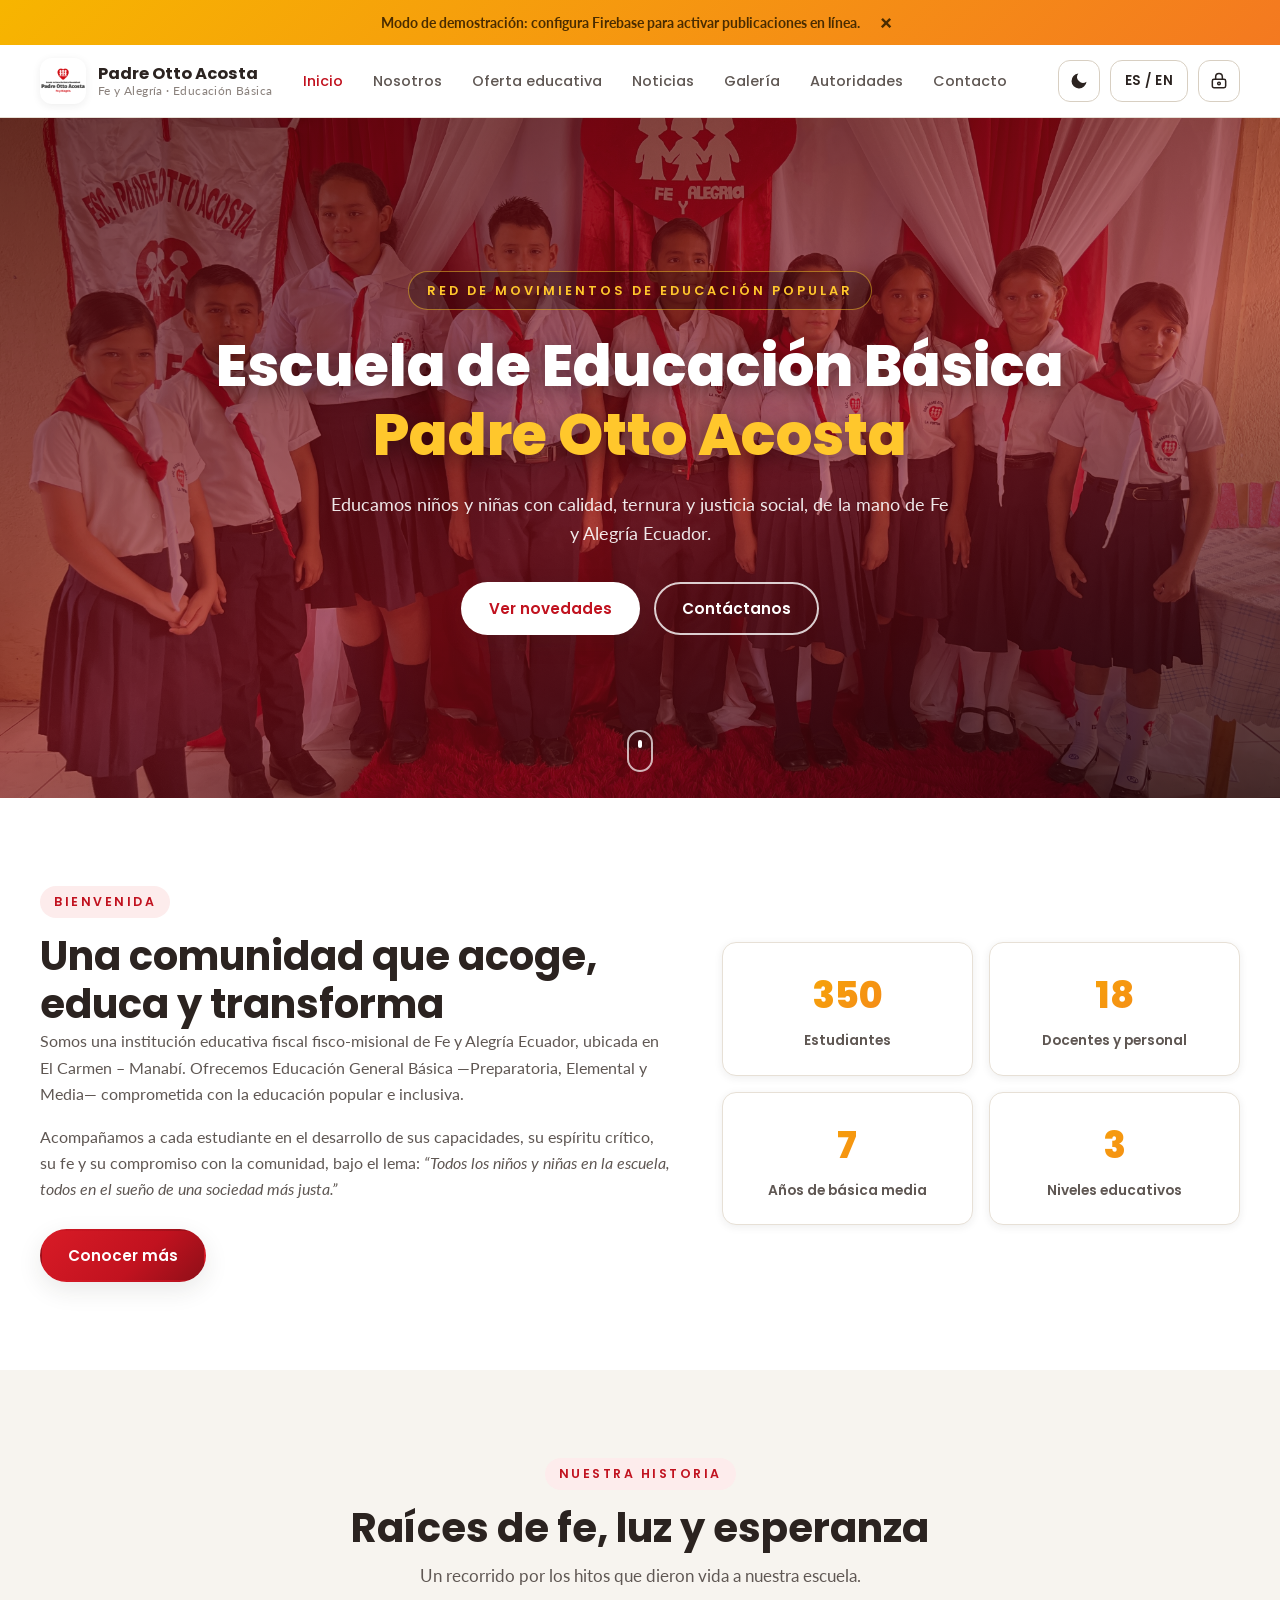
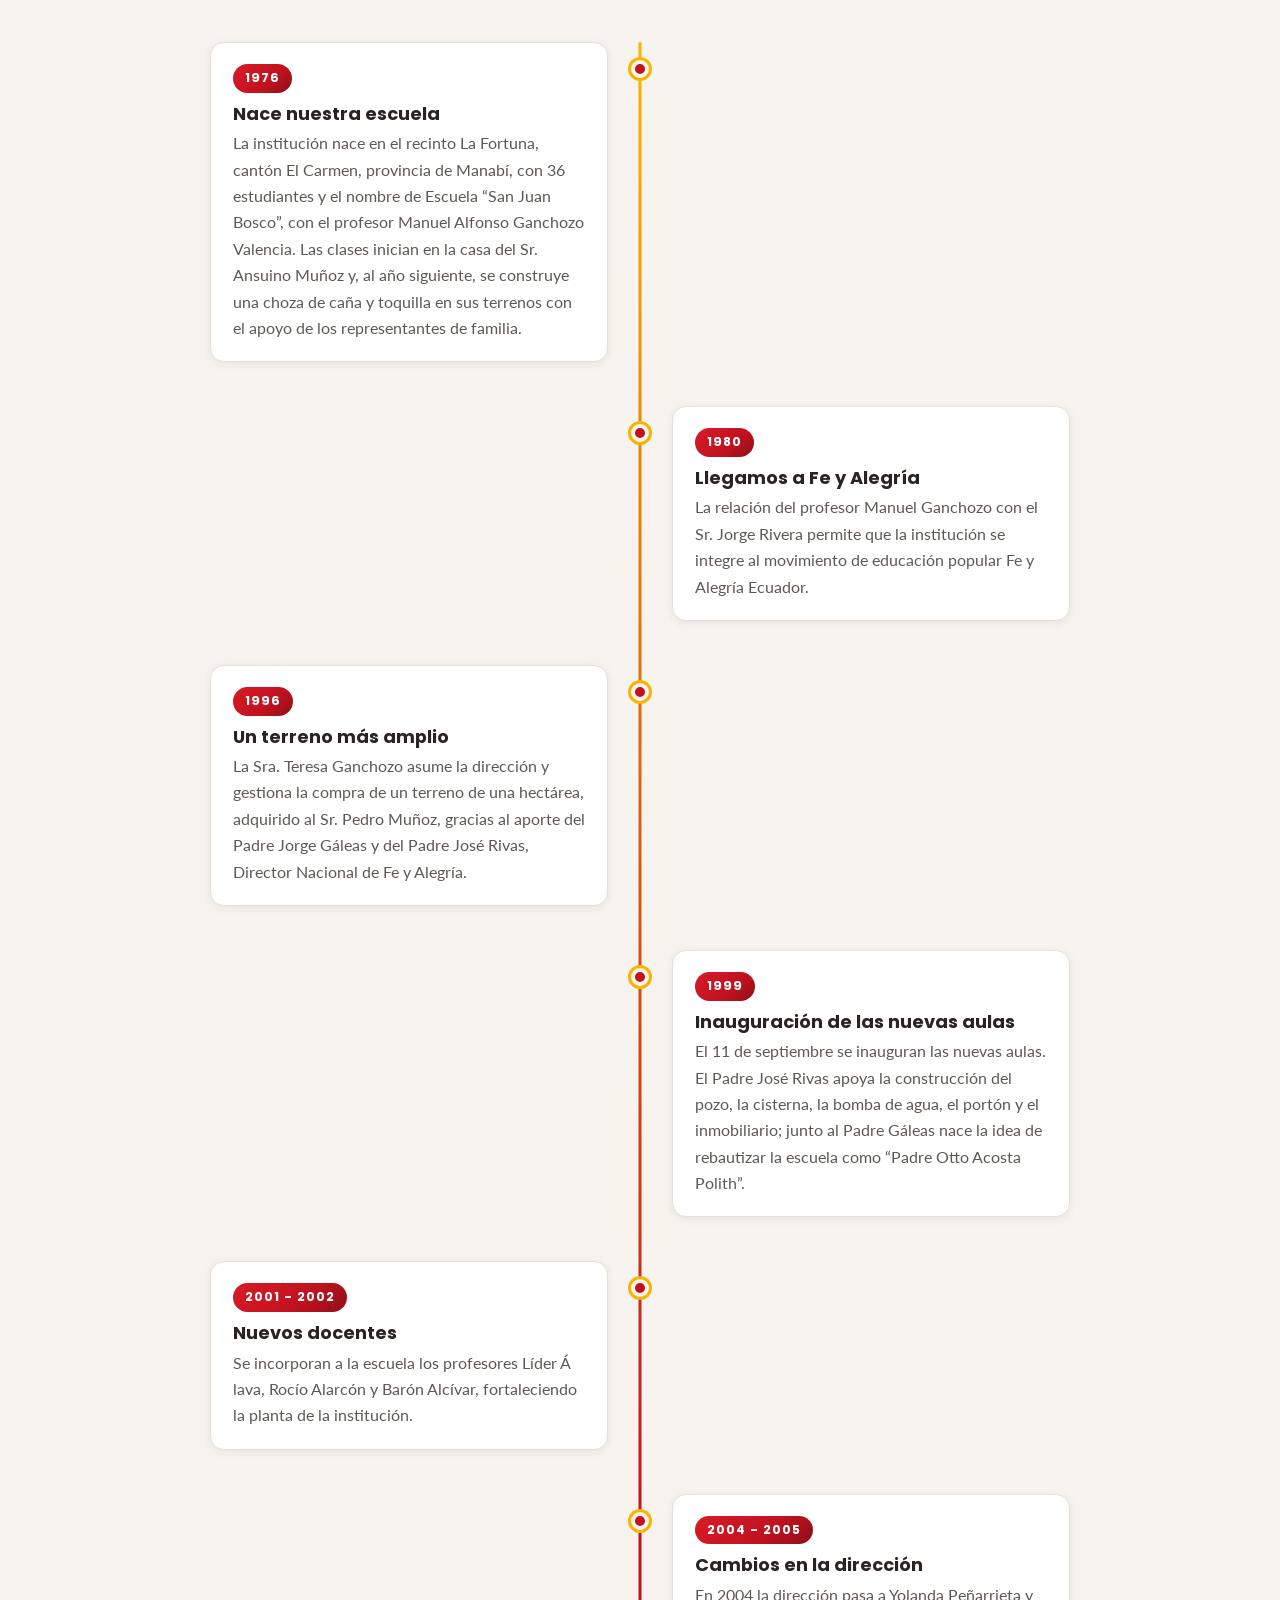
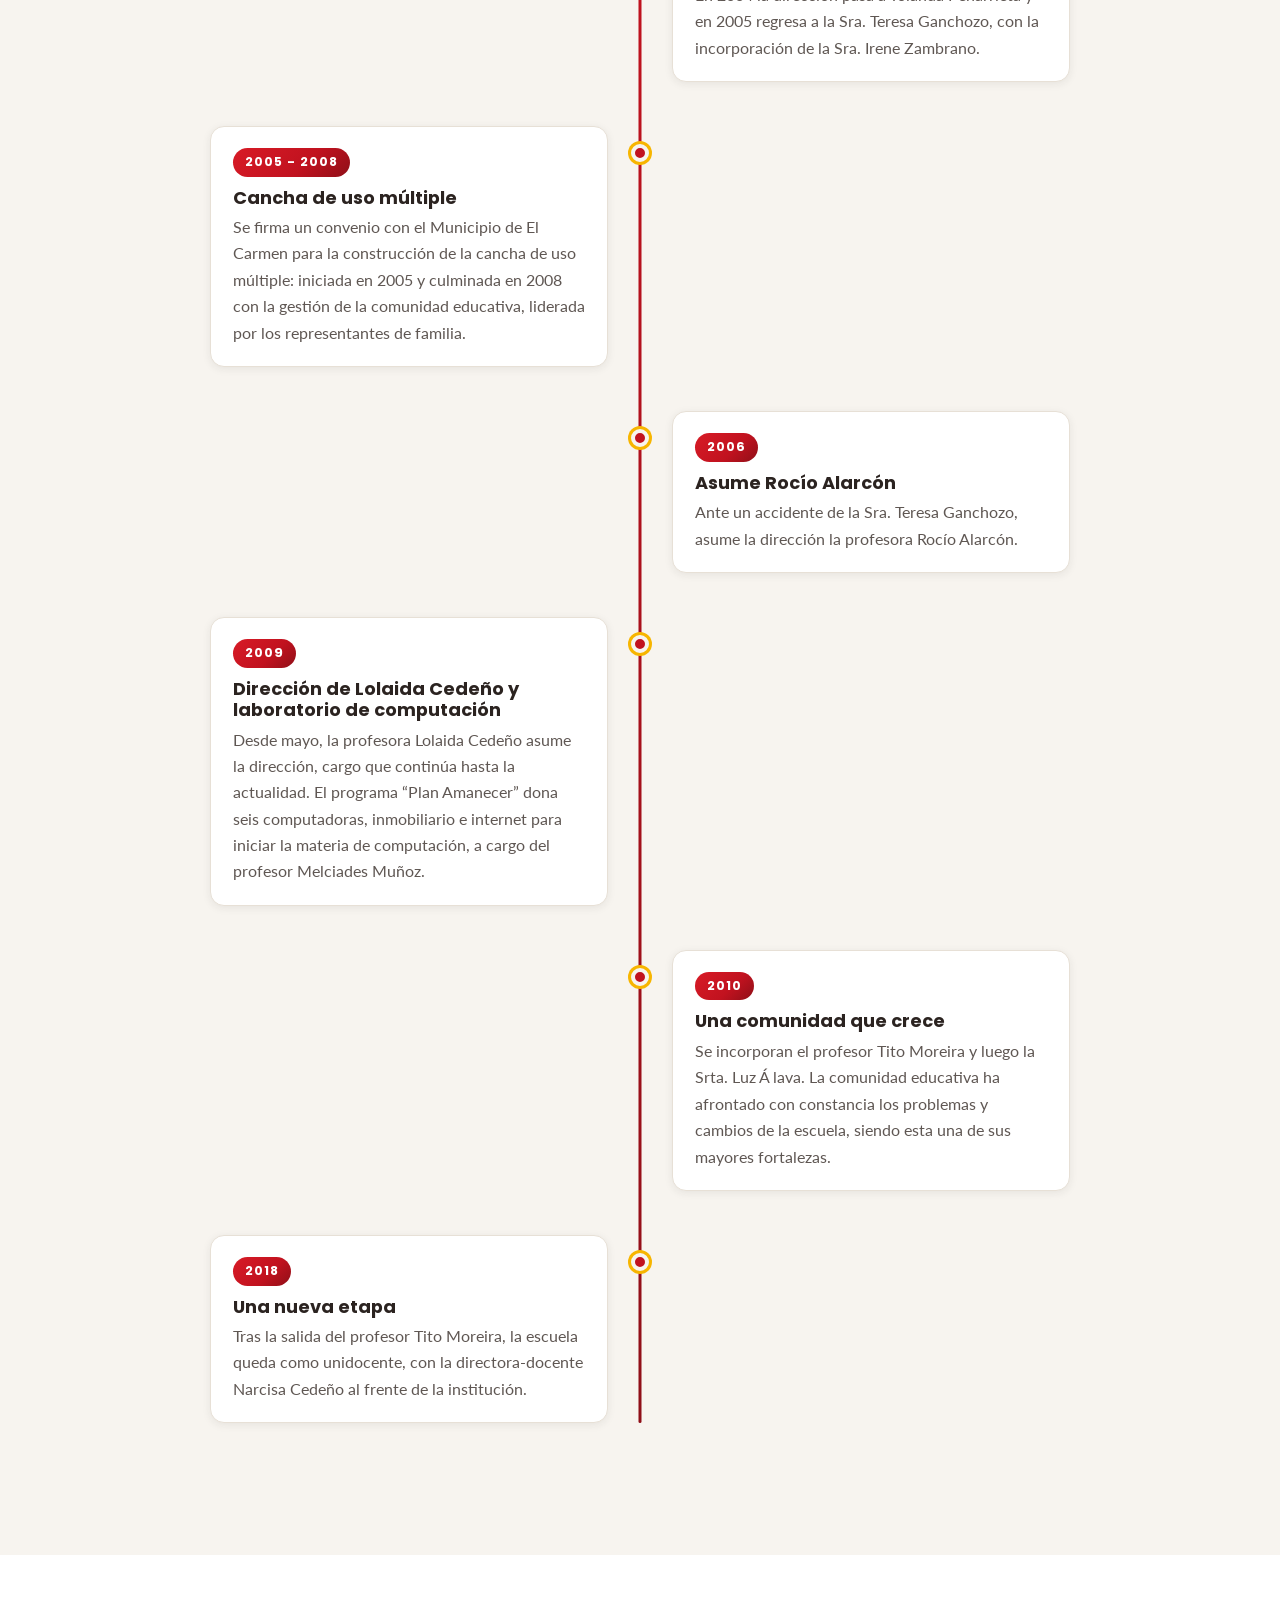
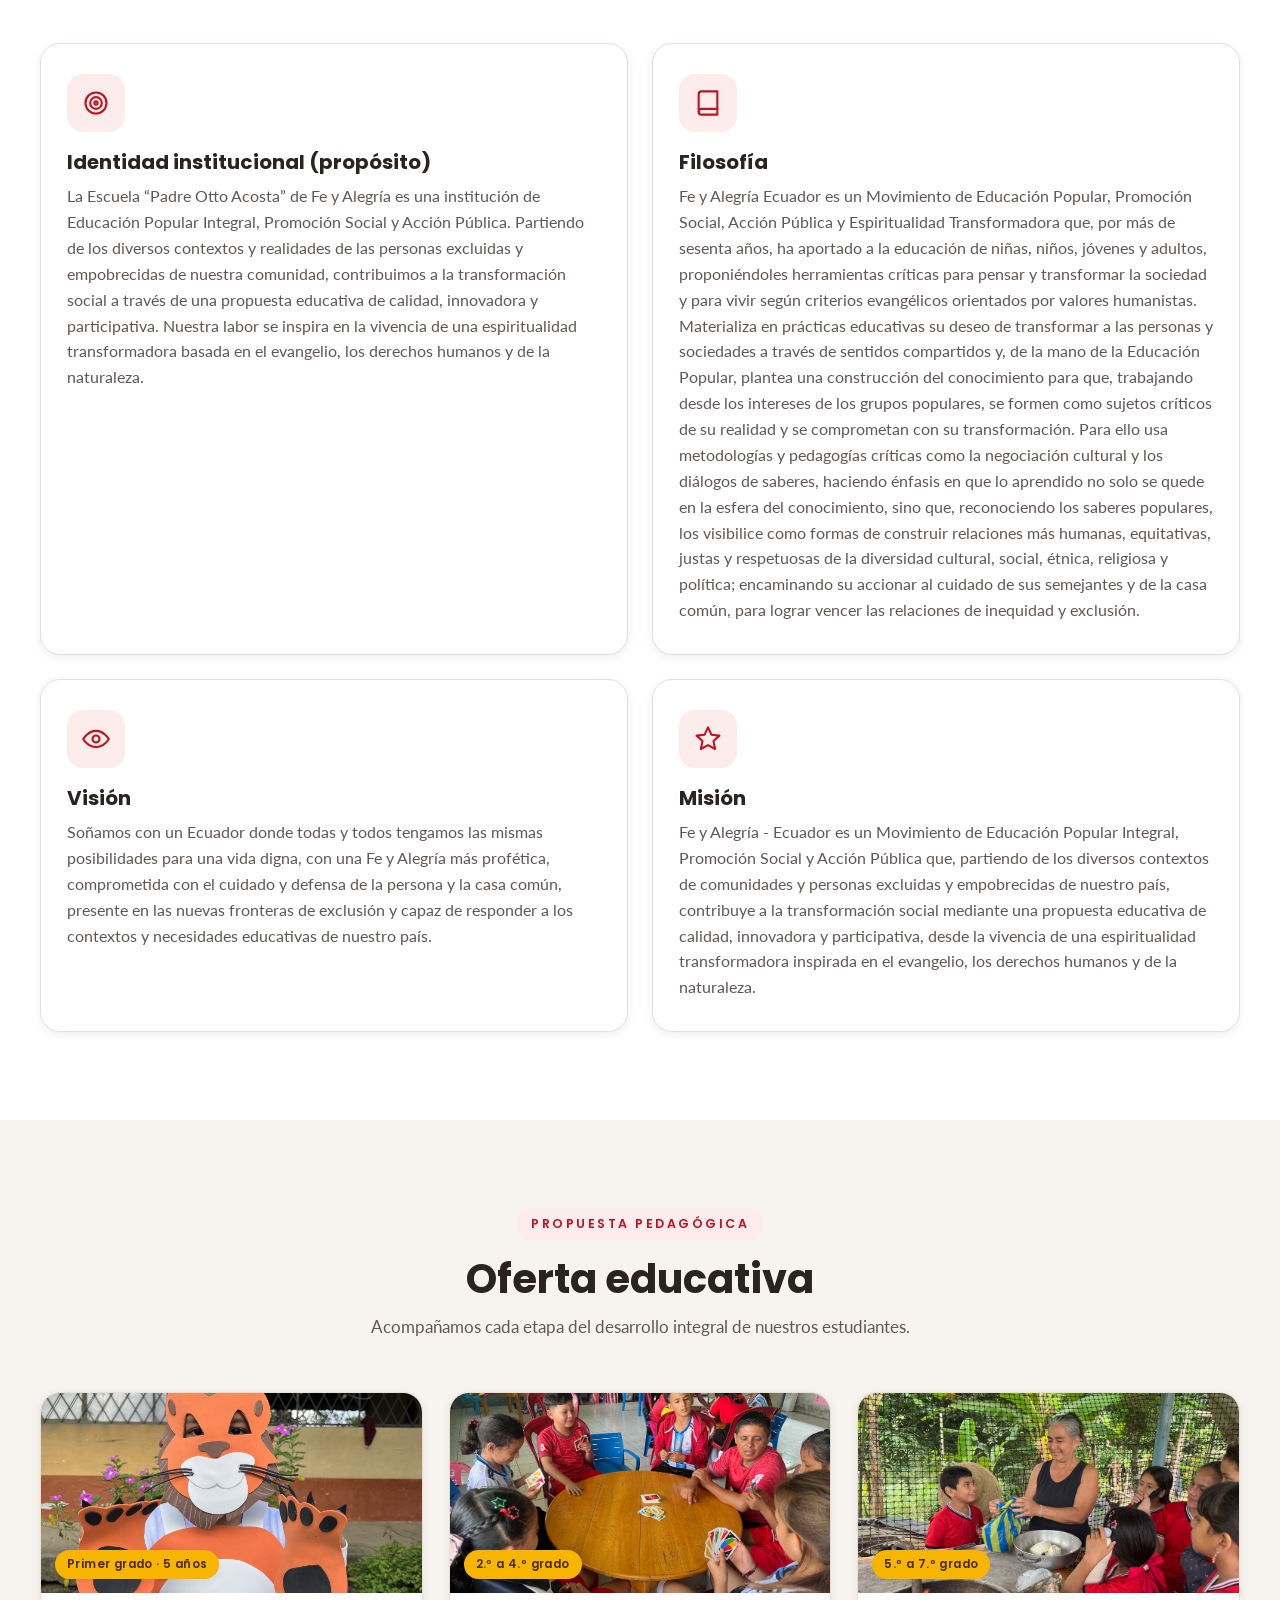
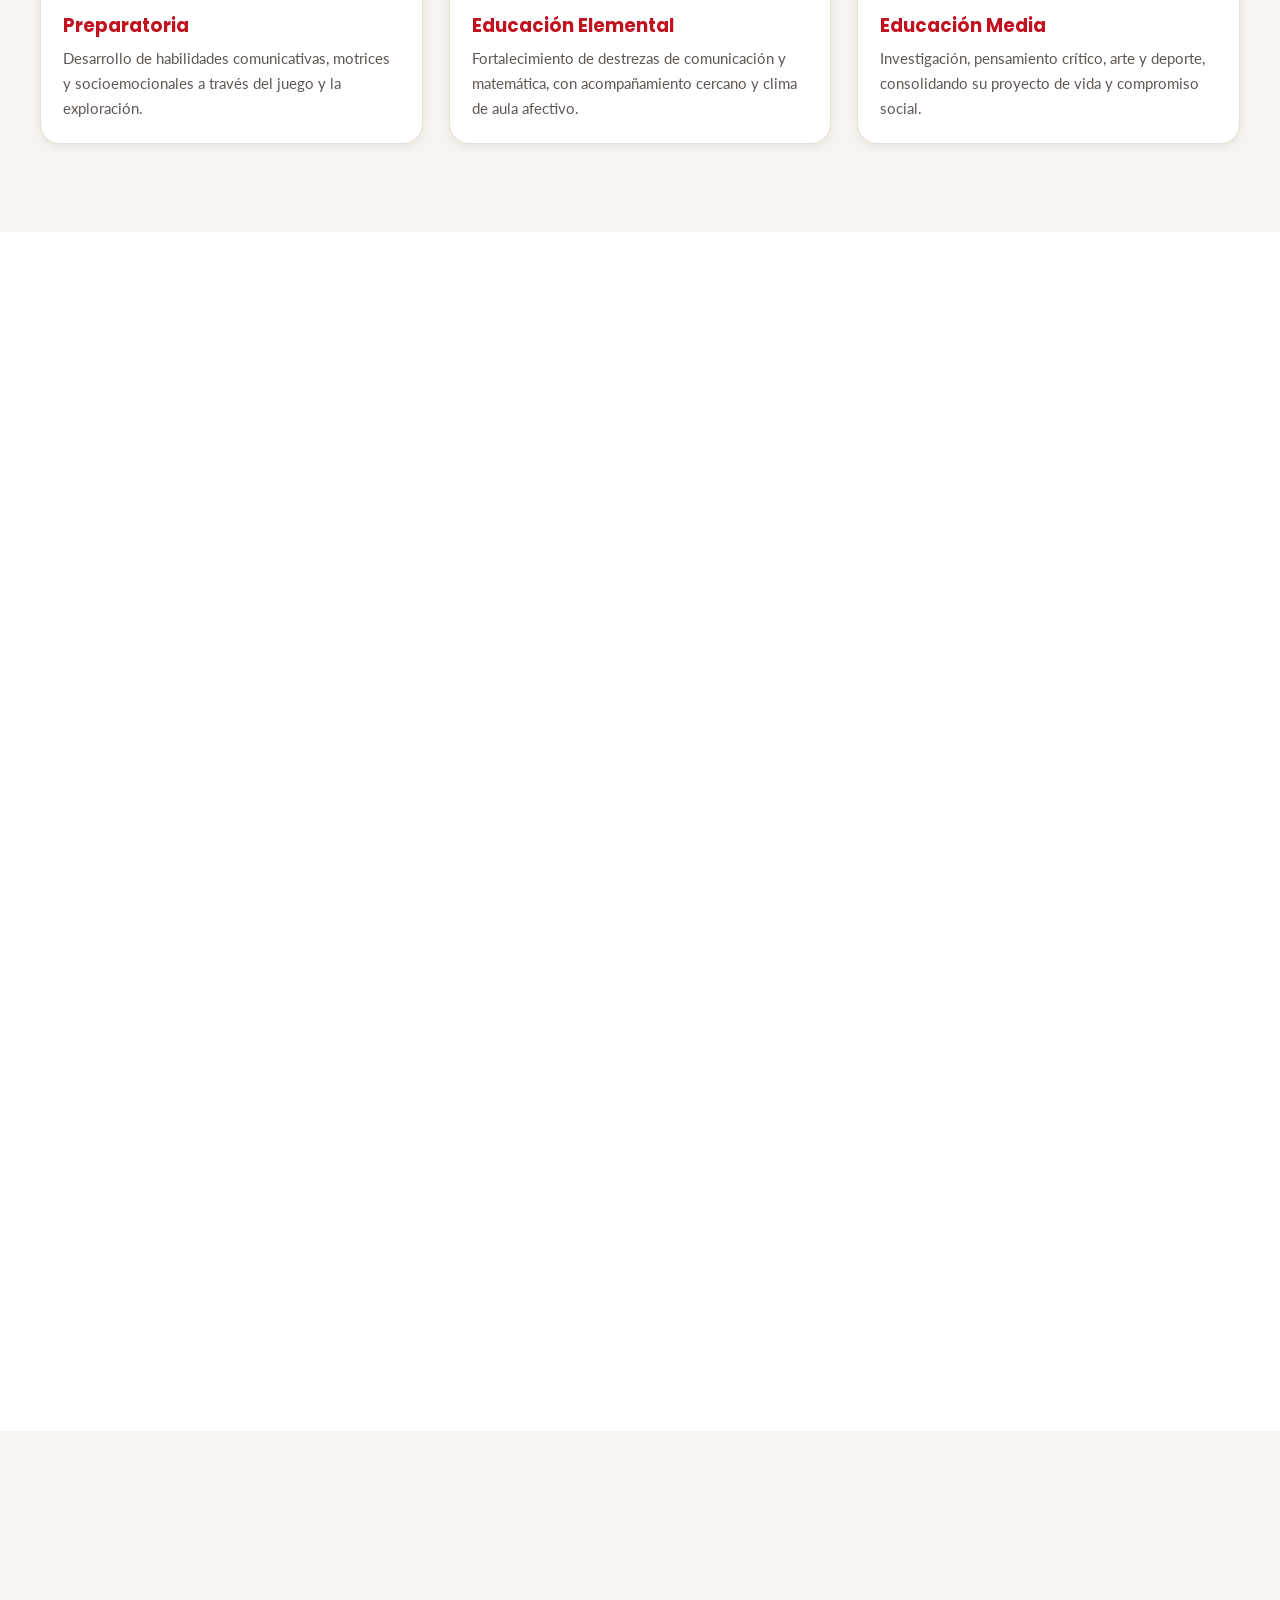
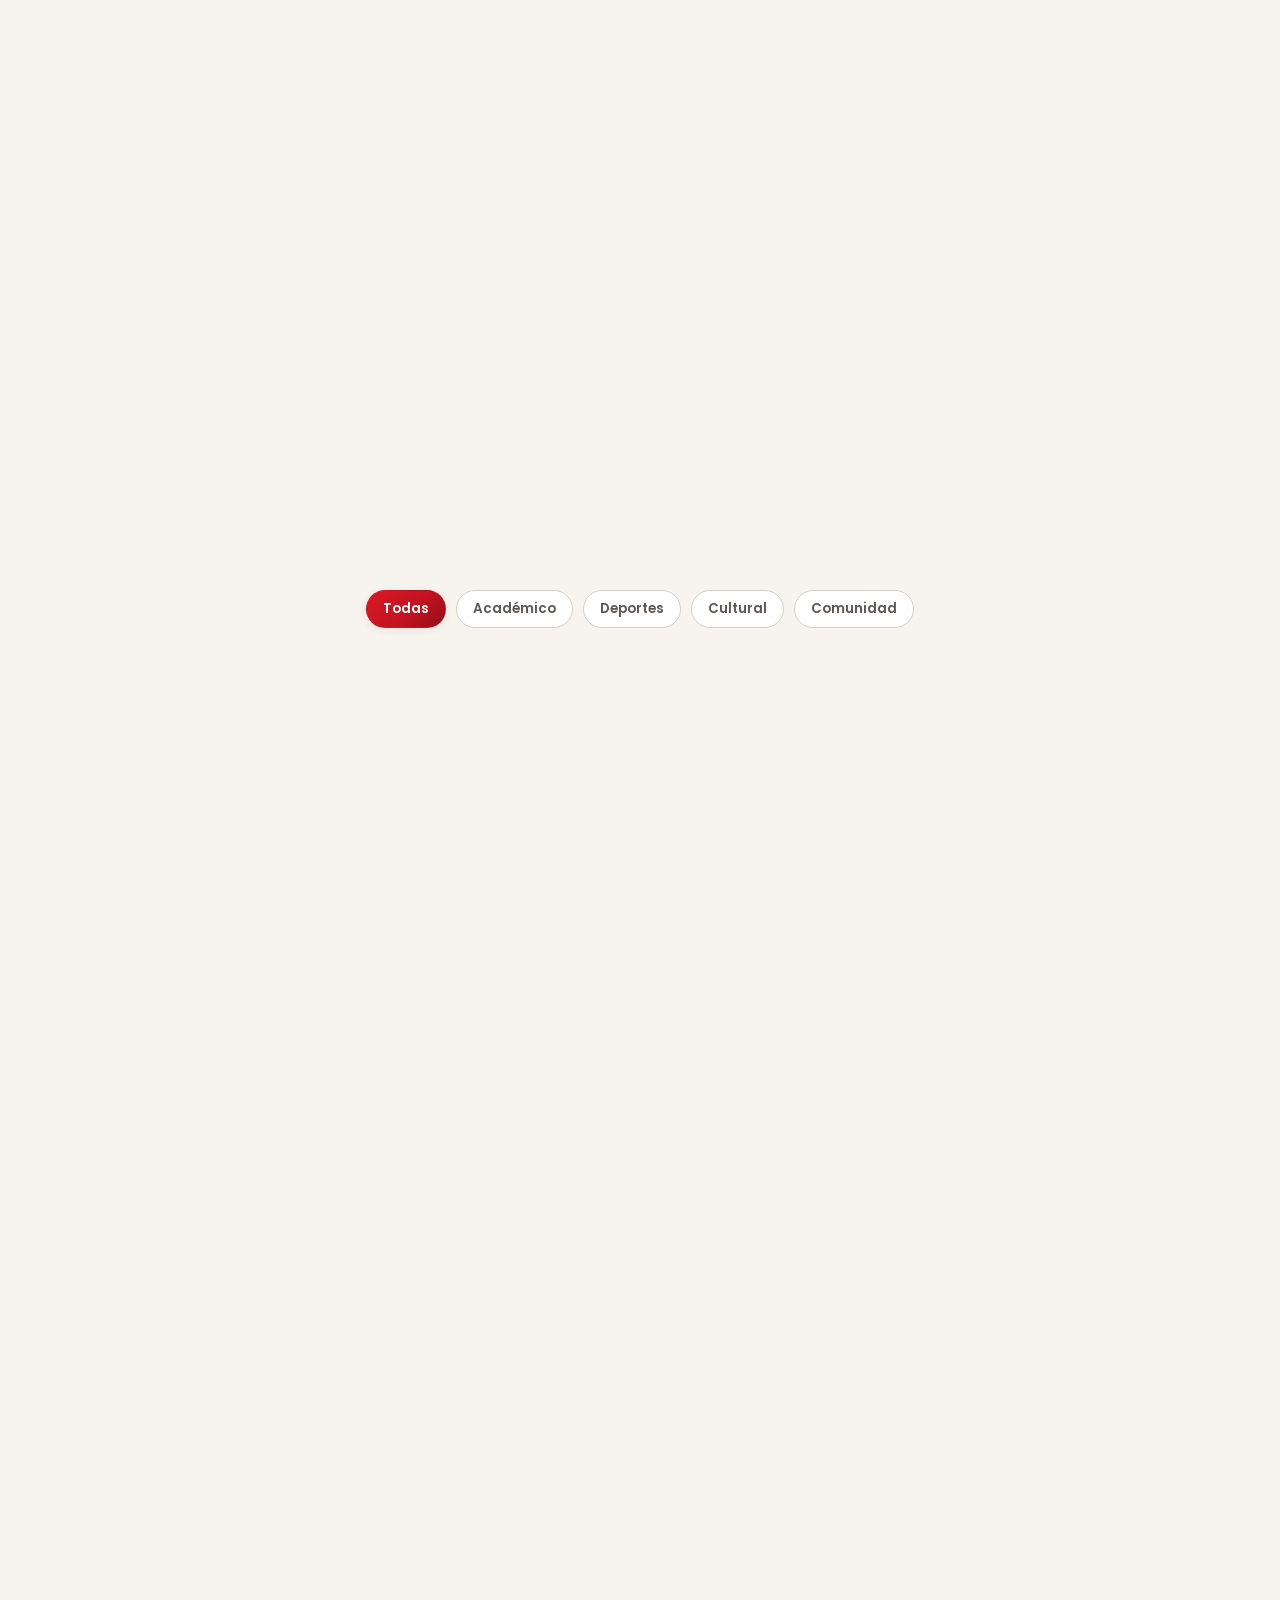
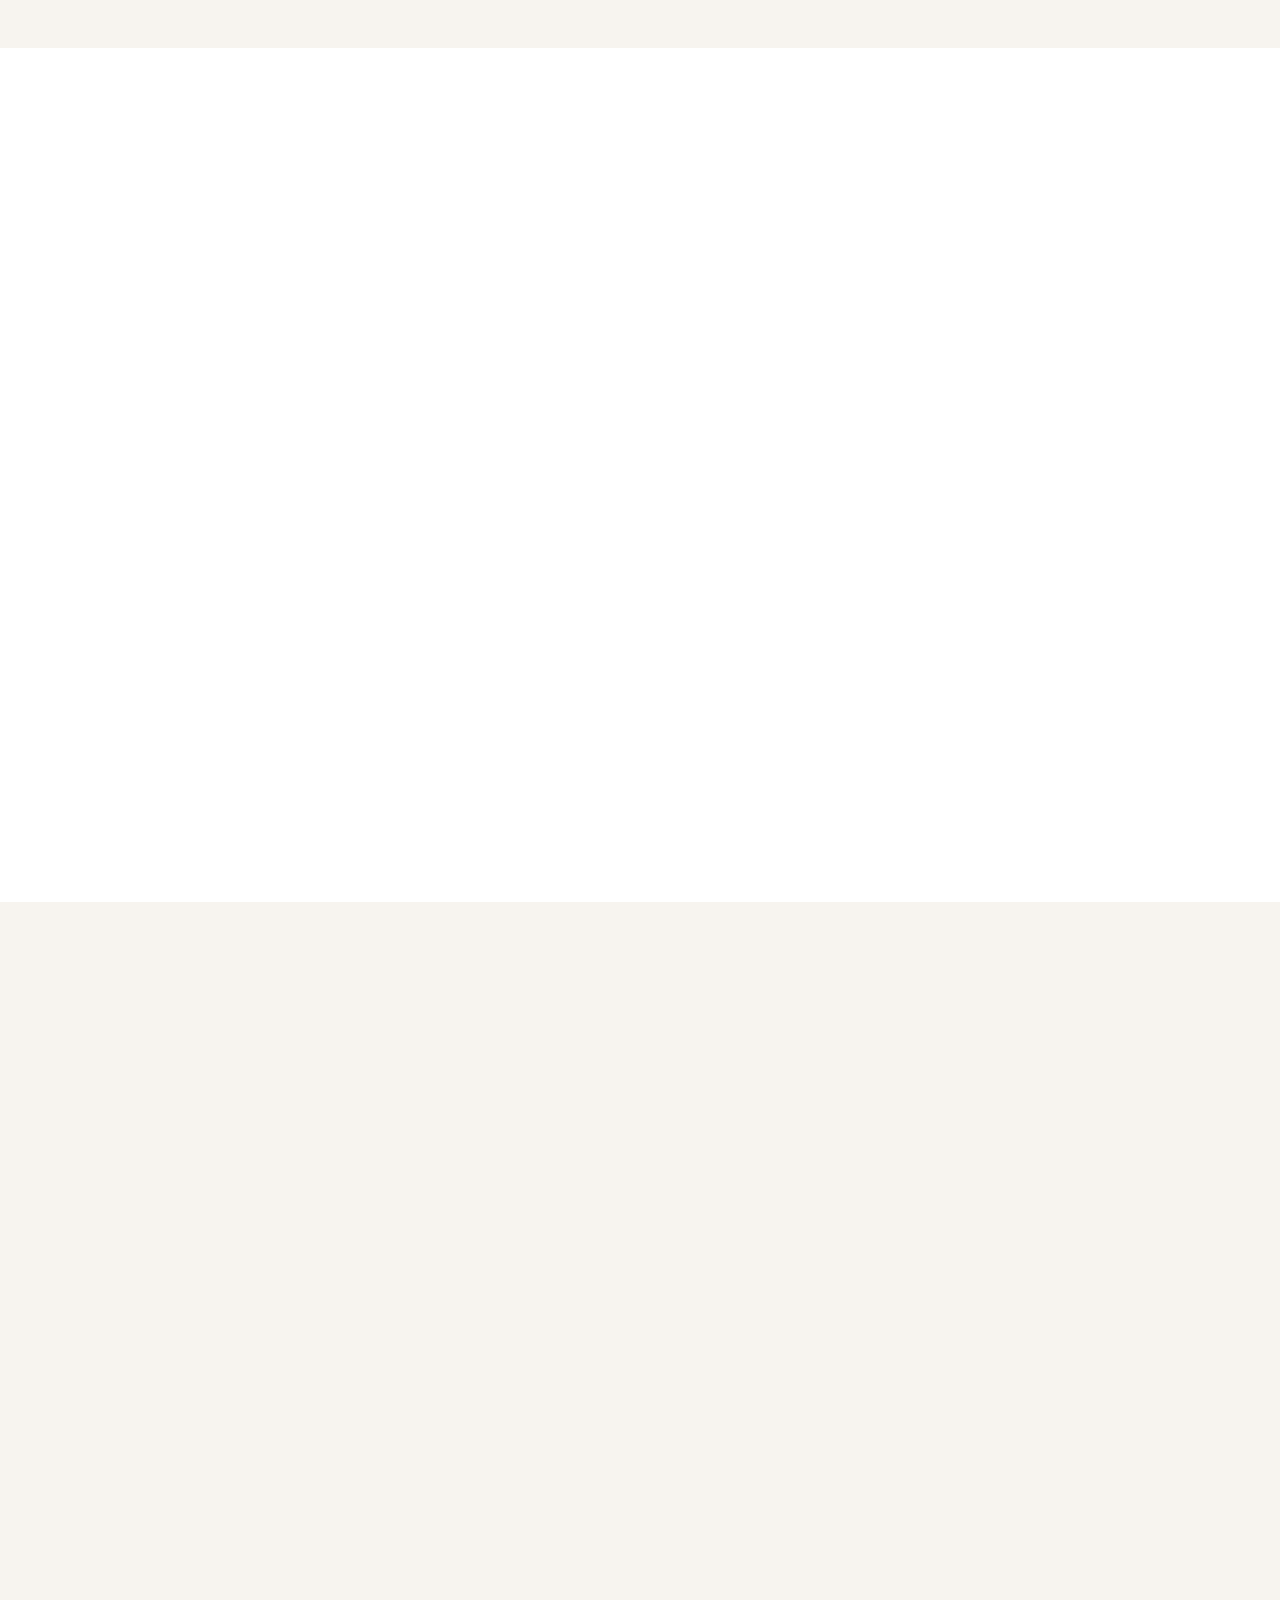
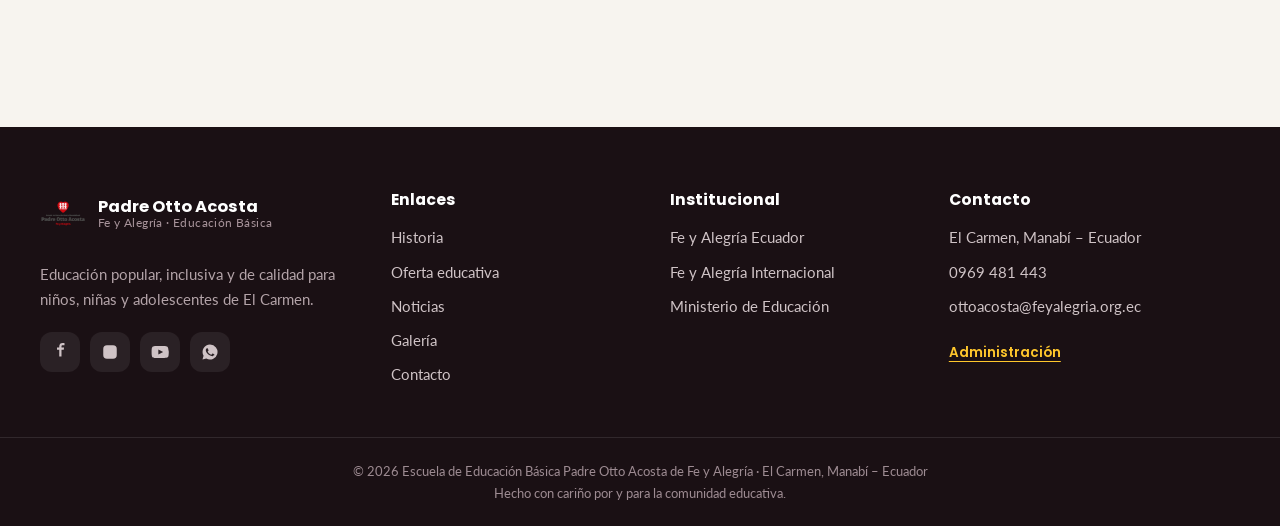
==== commit 7f5fd09a: "Actualización completa: carrusel con fotos locales, oferta educativa, autoridades/contadores desde a" ====
--- a/index.html
+++ b/index.html
@@ -248,7 +248,7 @@
         <div class="offer-grid">
           <article class="offer-card aos" data-aos="fade-up">
             <div class="offer-img">
-              <img src="https://images.unsplash.com/photo-1503454537195-1dcabb73ffb9?auto=format&fit=crop&w=800&q=60" alt="Niños en preparatoria" loading="lazy">
+              <img src="imagenes/Oferta%20educativa/preparatoria.JPG" alt="Niños en preparatoria" loading="lazy">
               <span class="offer-badge" data-i18n="offer.preLevel">Primer grado · 5 años</span>
             </div>
             <div class="offer-body">
@@ -258,7 +258,7 @@
           </article>
           <article class="offer-card aos" data-aos="fade-up" data-aos-delay="1">
             <div class="offer-img">
-              <img src="https://images.unsplash.com/photo-1580582932707-520aed937b7b?auto=format&fit=crop&w=800&q=60" alt="Aula de educación elemental" loading="lazy">
+              <img src="imagenes/Oferta%20educativa/elemental.JPG" alt="Aula de educación elemental" loading="lazy">
               <span class="offer-badge" data-i18n="offer.eleLevel">2.º a 4.º grado</span>
             </div>
             <div class="offer-body">
@@ -268,7 +268,7 @@
           </article>
           <article class="offer-card aos" data-aos="fade-up" data-aos-delay="2">
             <div class="offer-img">
-              <img src="https://images.unsplash.com/photo-1427504494785-3a9ca7044f45?auto=format&fit=crop&w=800&q=60" alt="Estudiantes de educación media" loading="lazy">
+              <img src="imagenes/Oferta%20educativa/media.JPG" alt="Estudiantes de educación media" loading="lazy">
               <span class="offer-badge" data-i18n="offer.medLevel">5.º a 7.º grado</span>
             </div>
             <div class="offer-body">
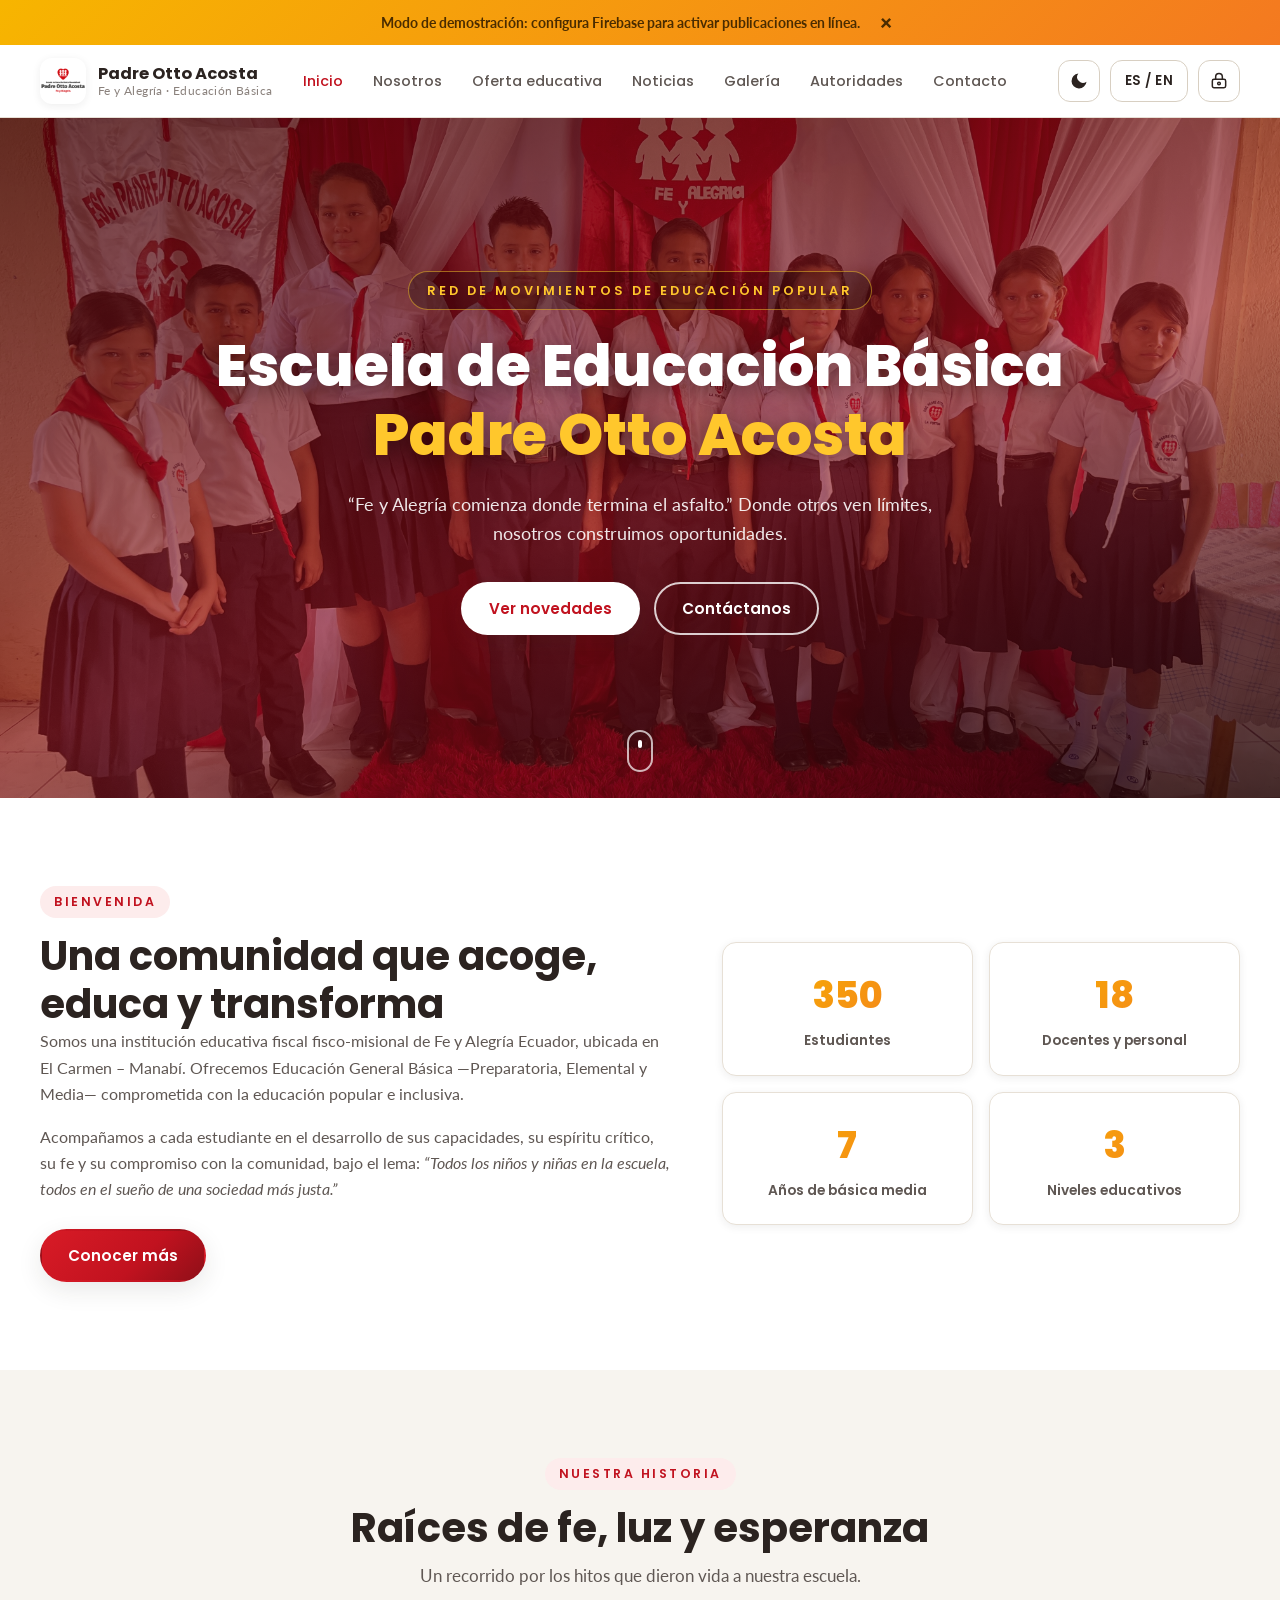
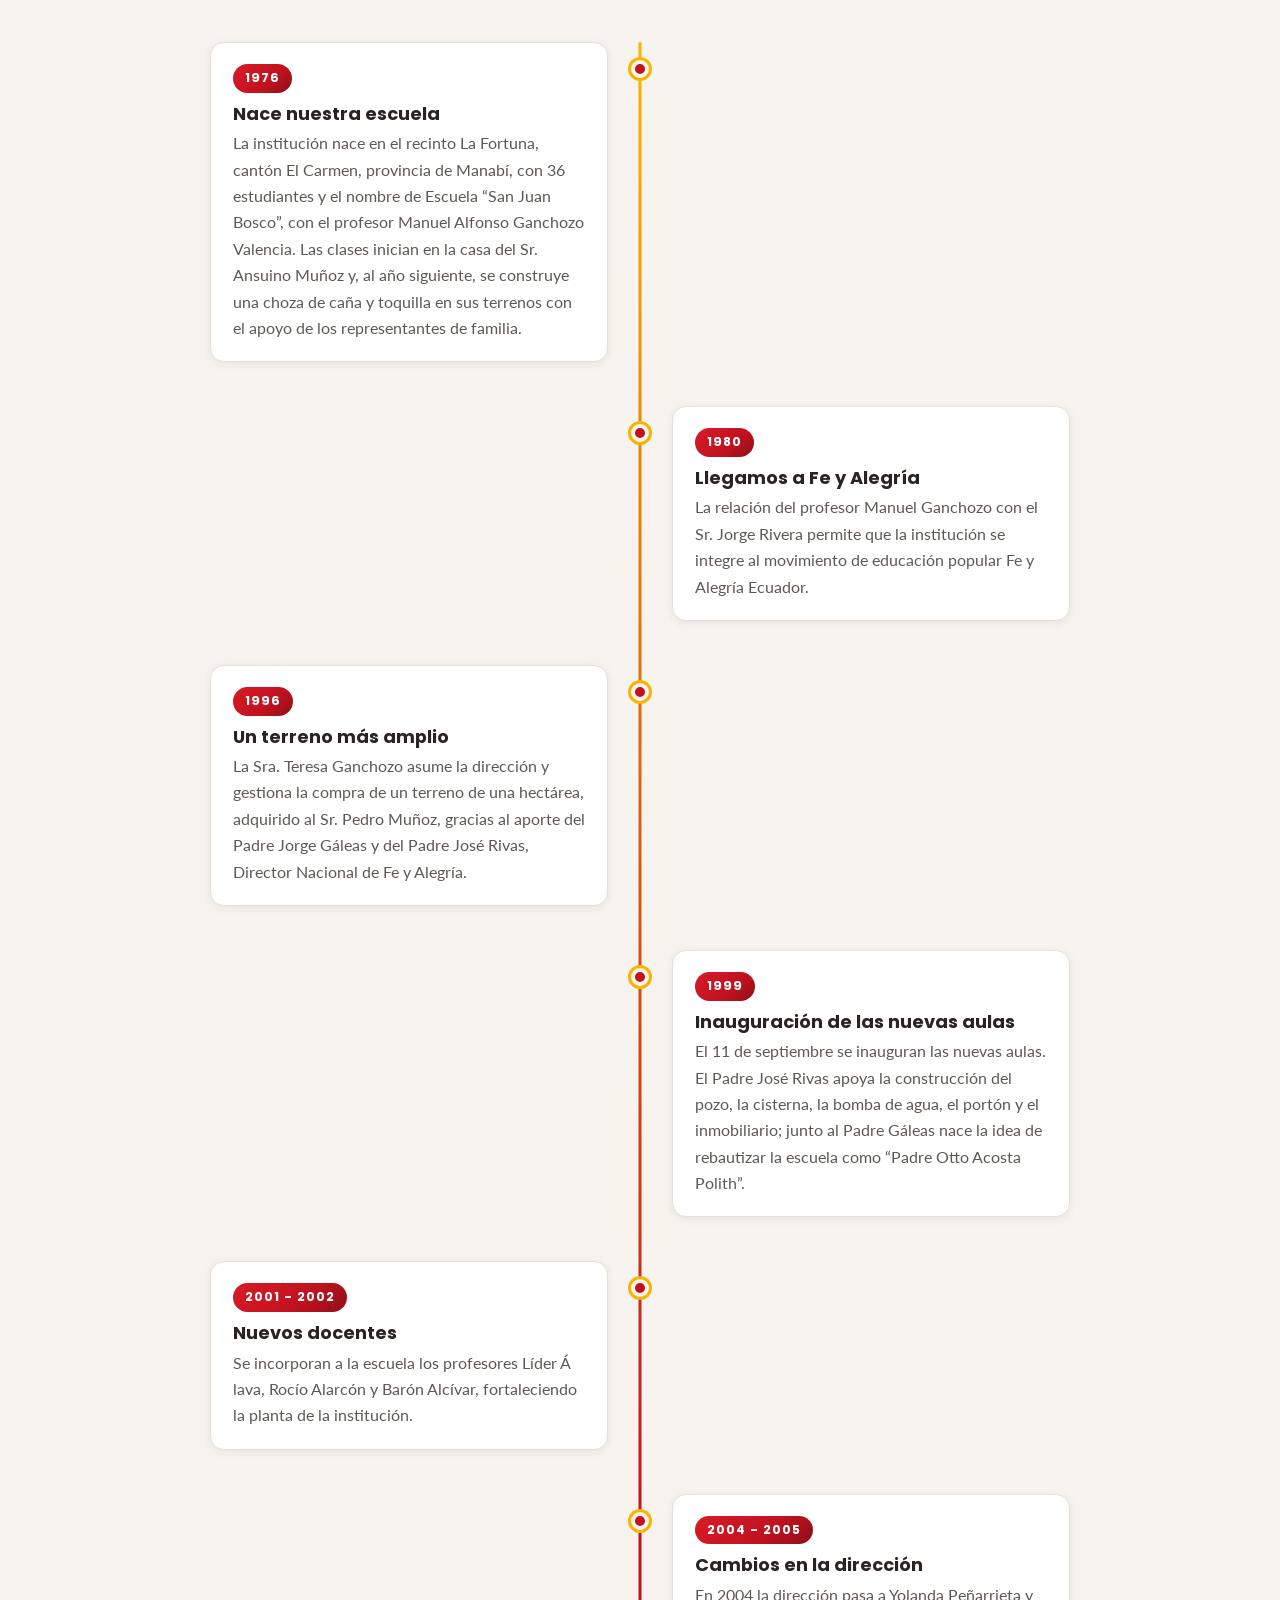
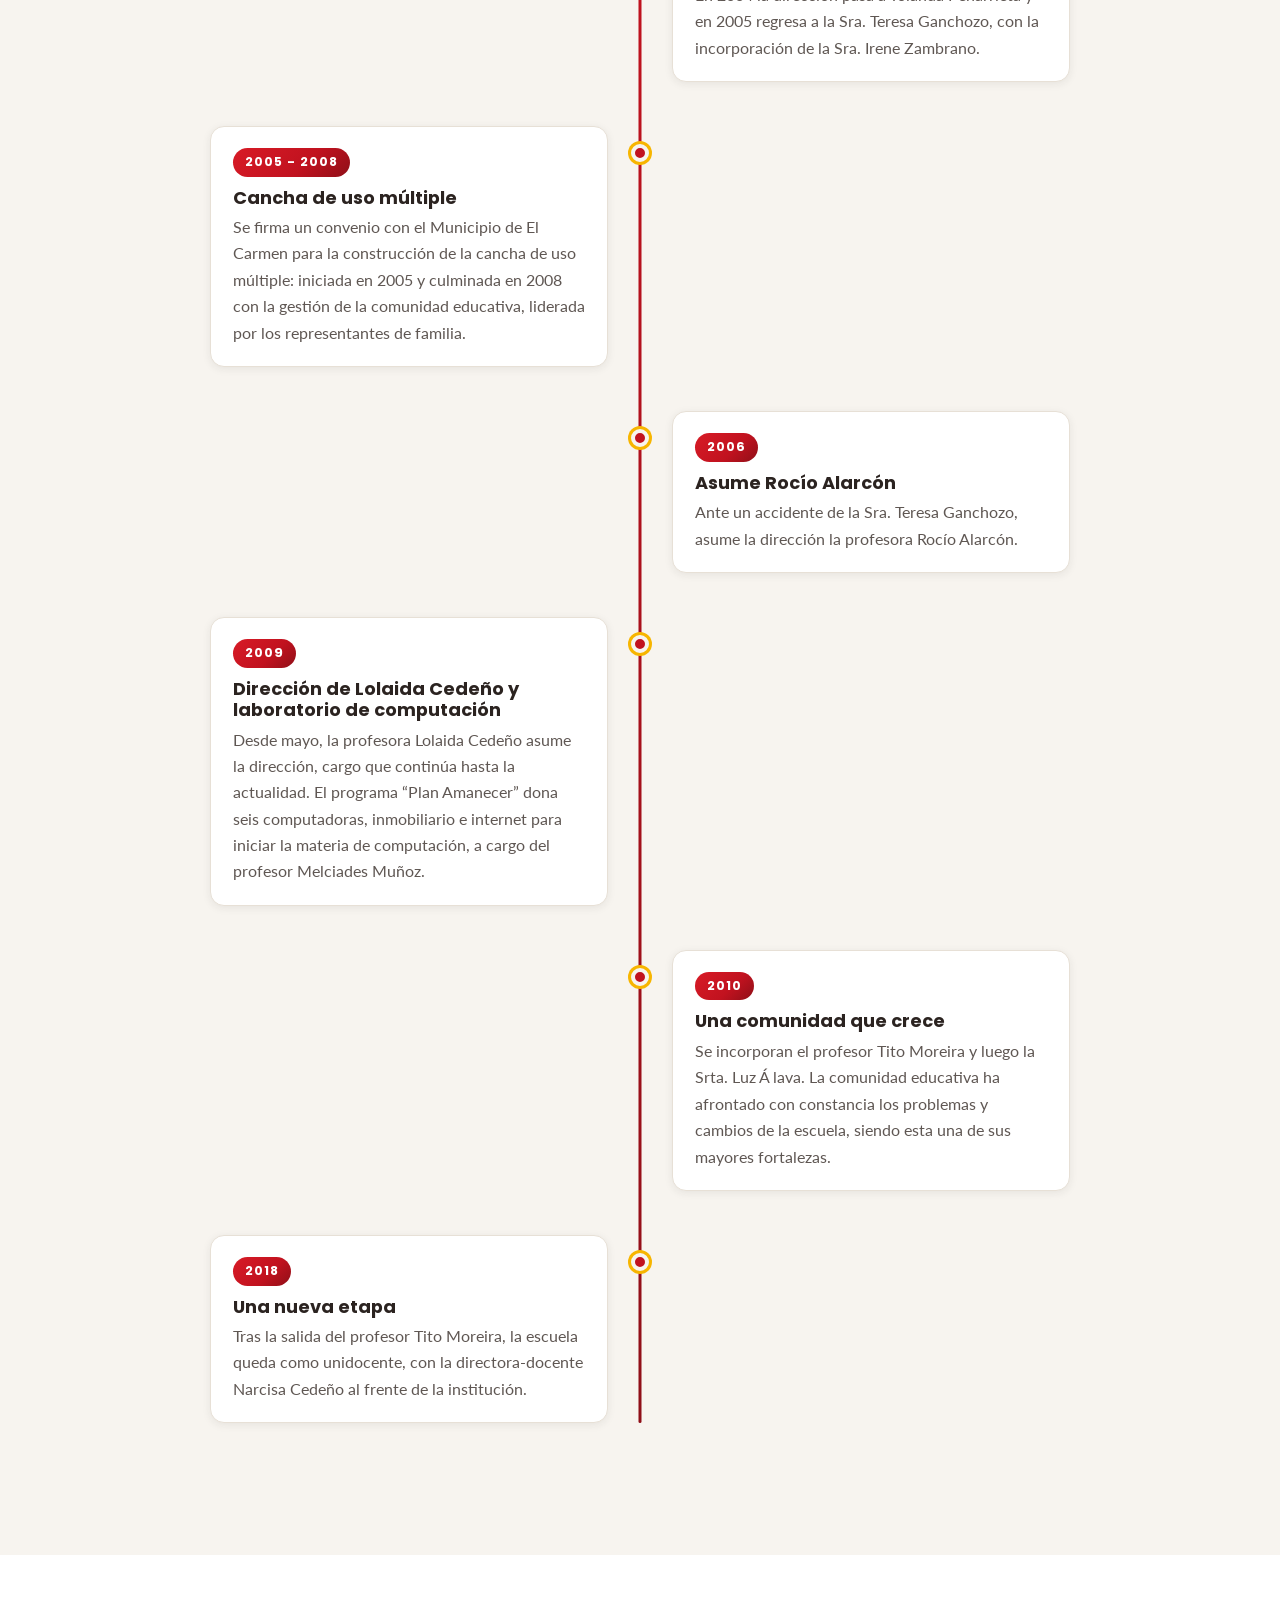
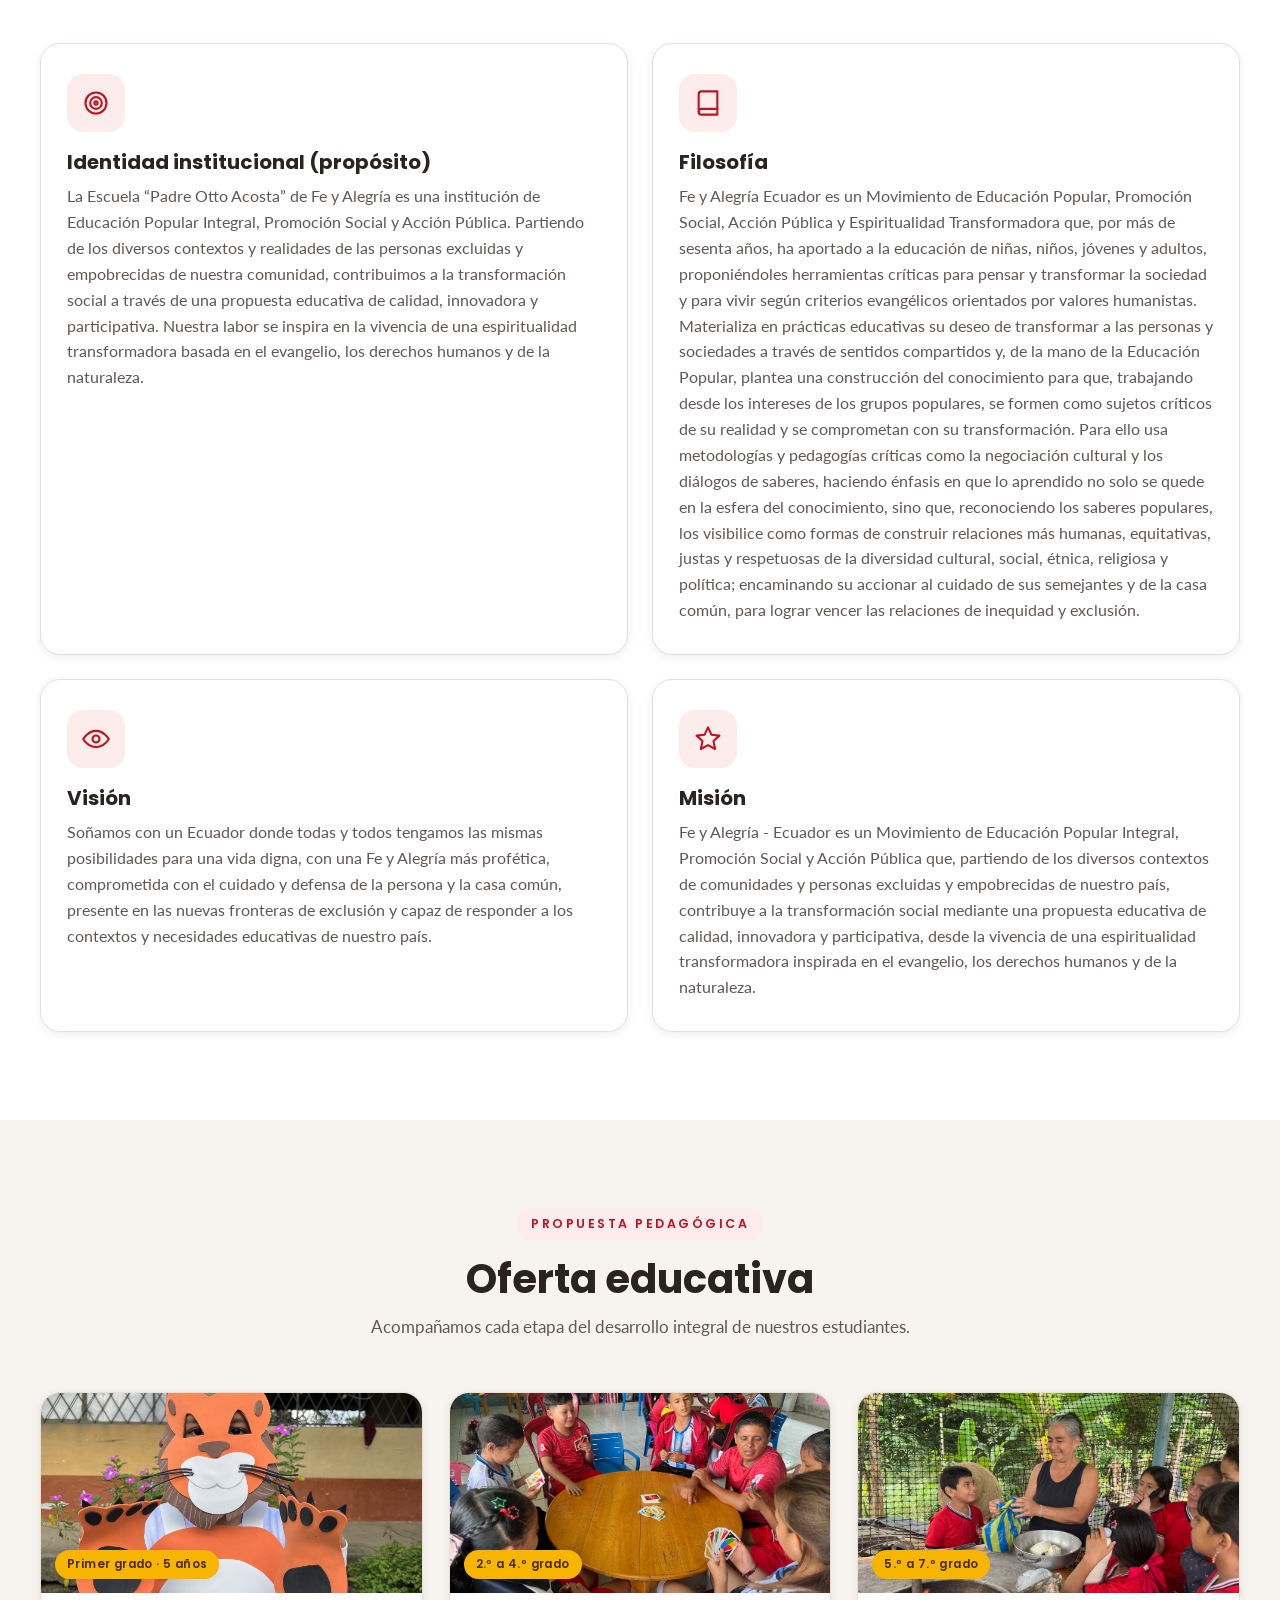
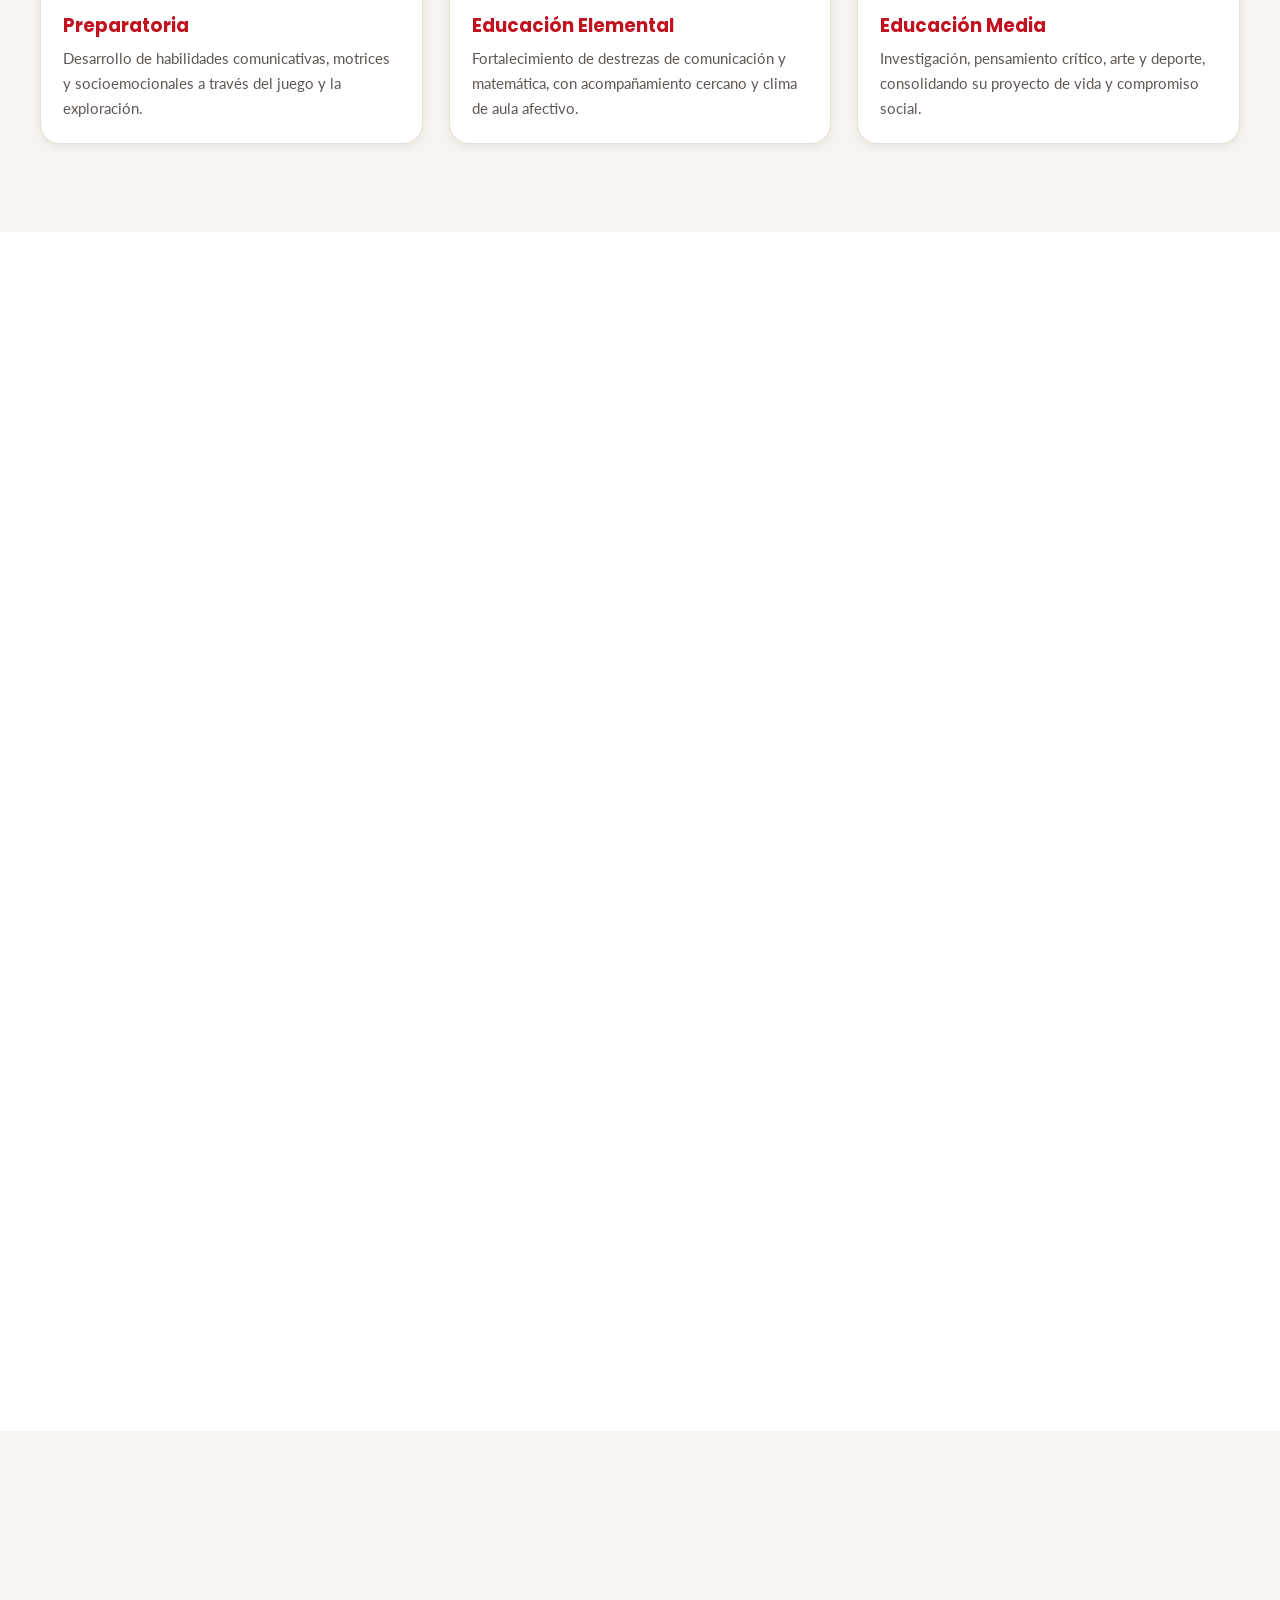
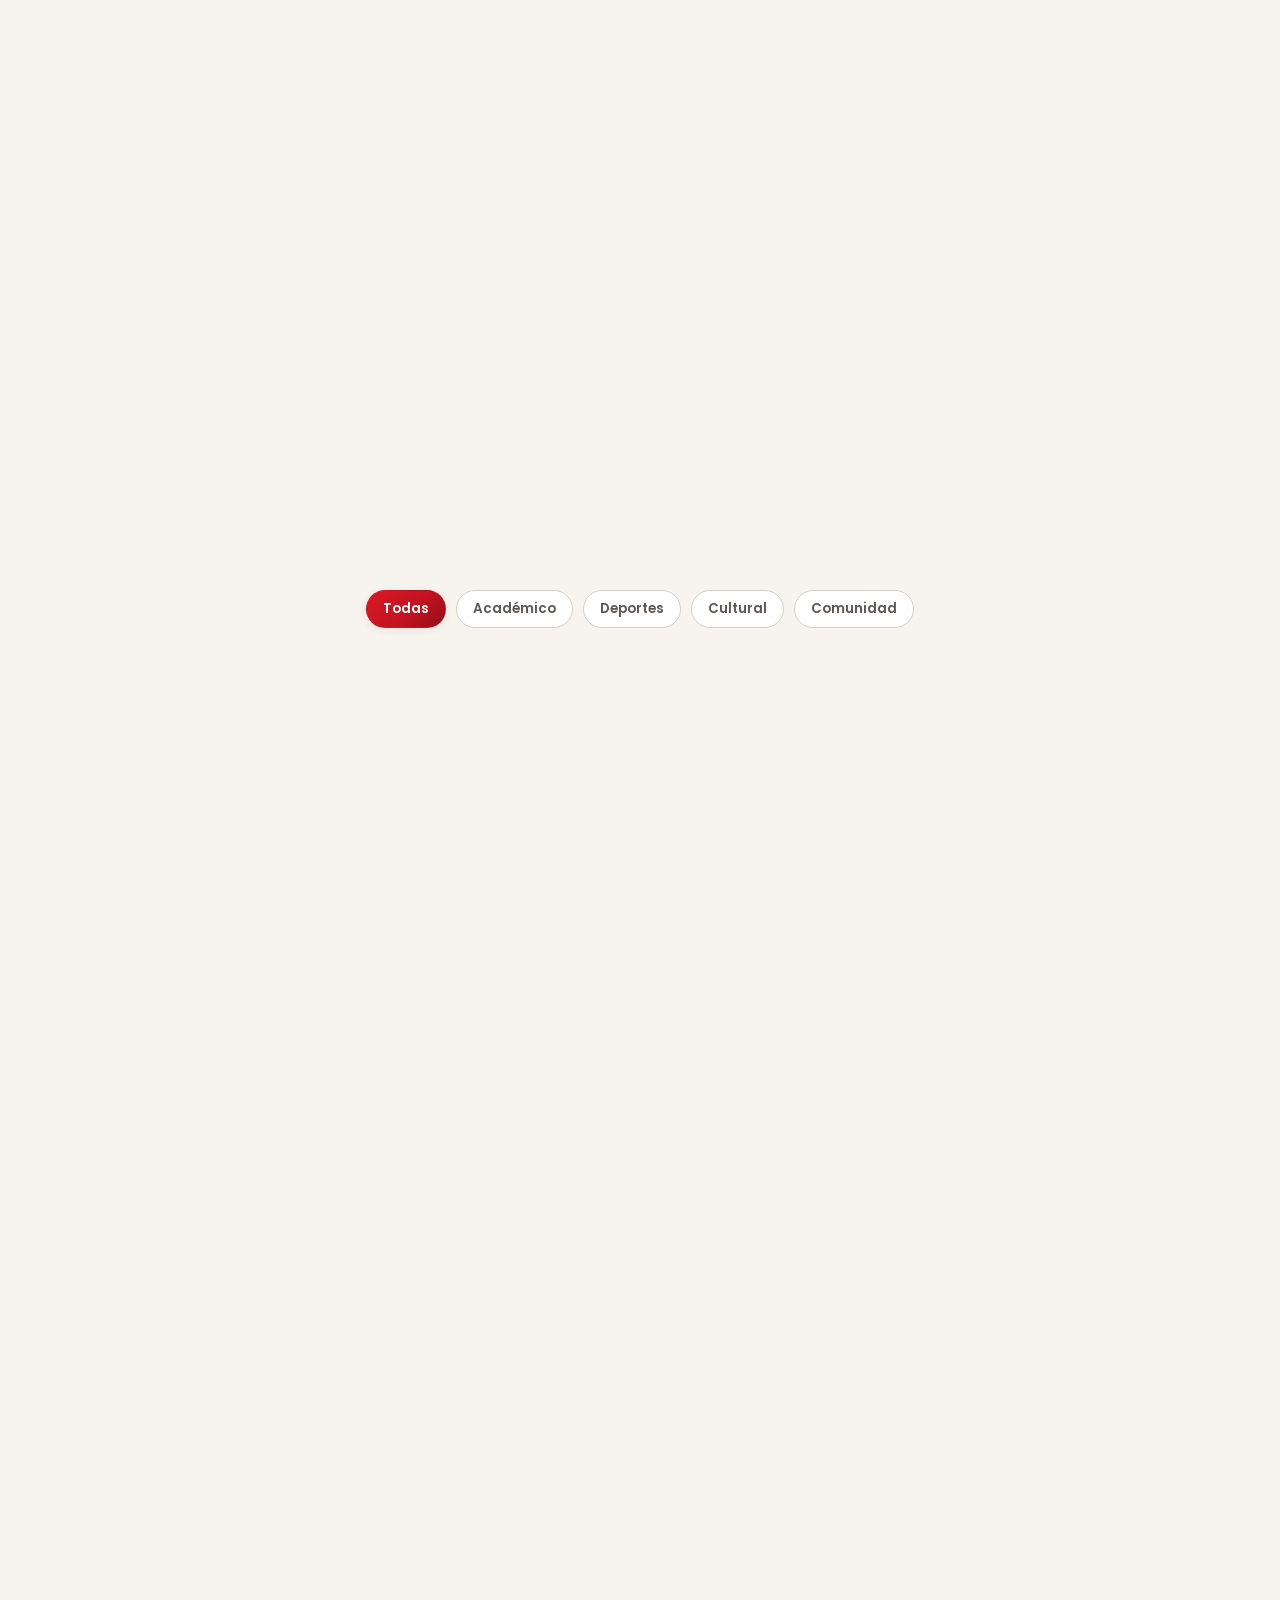
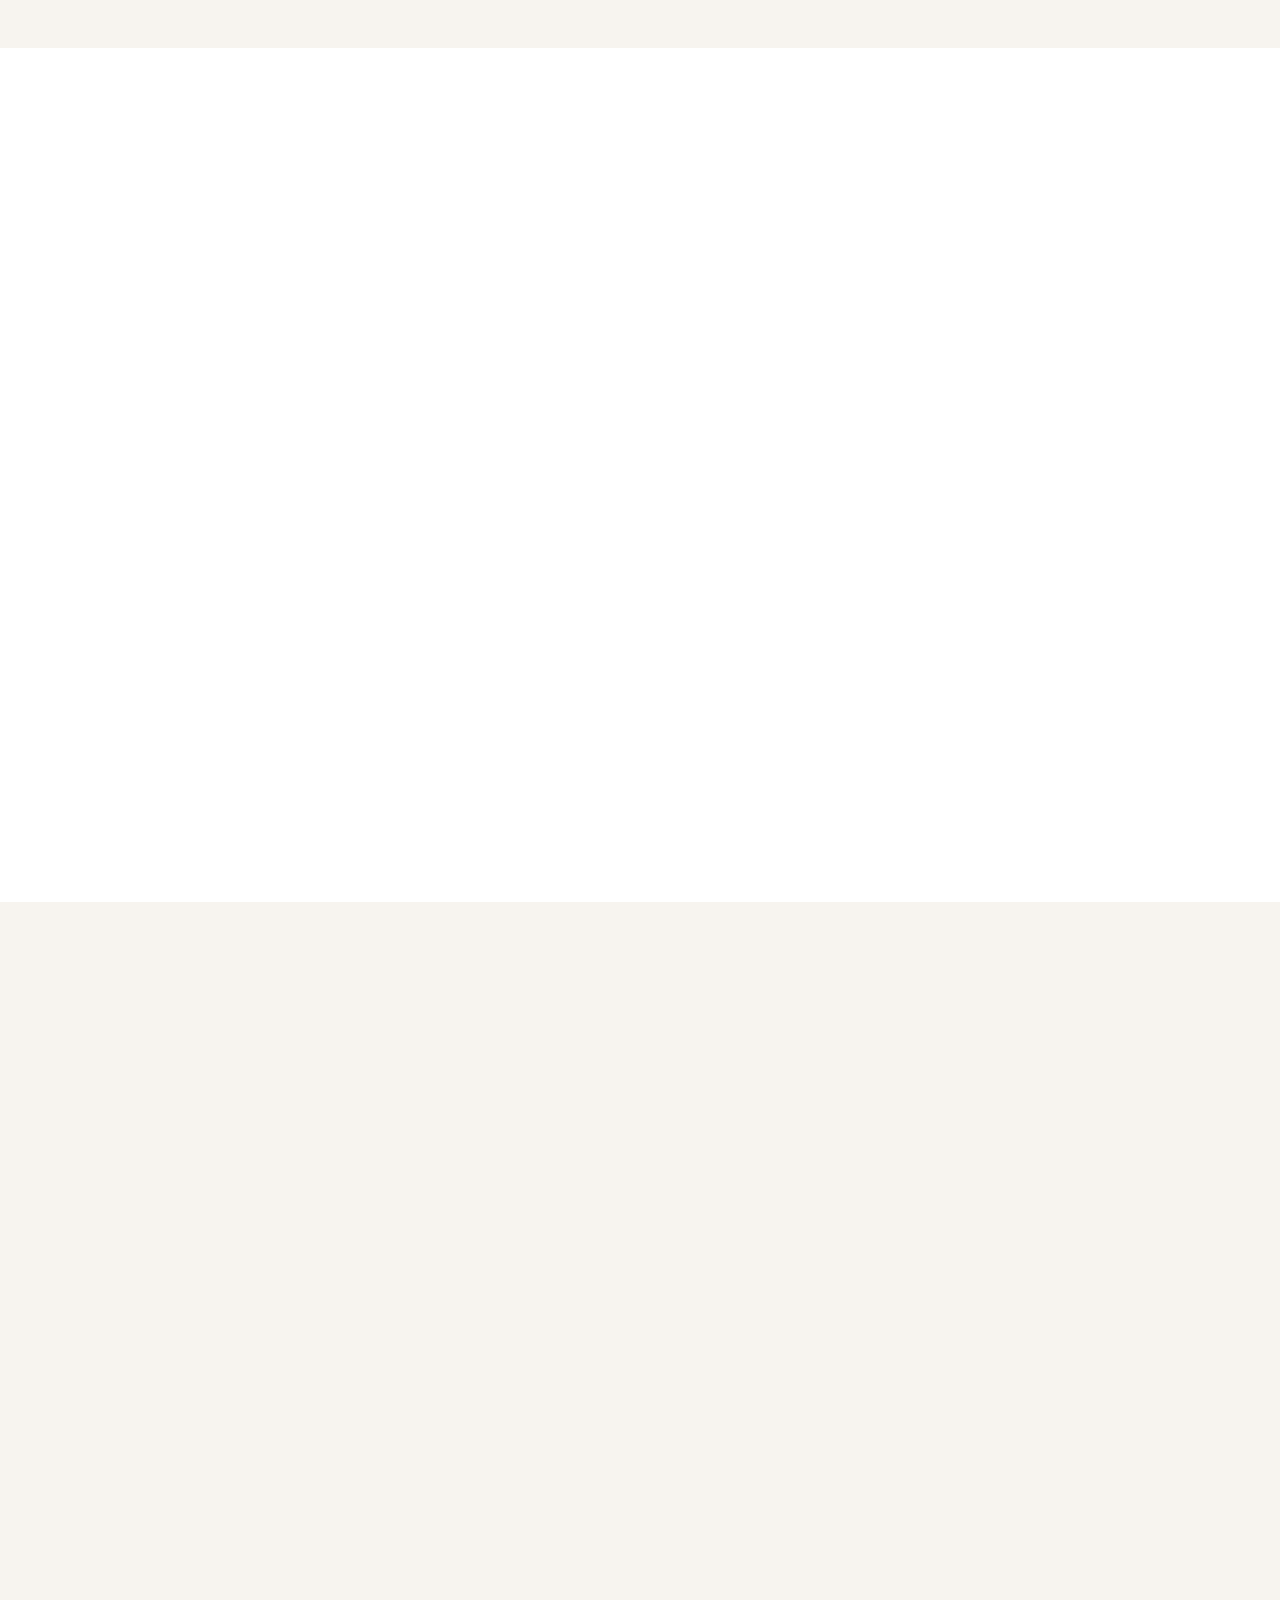
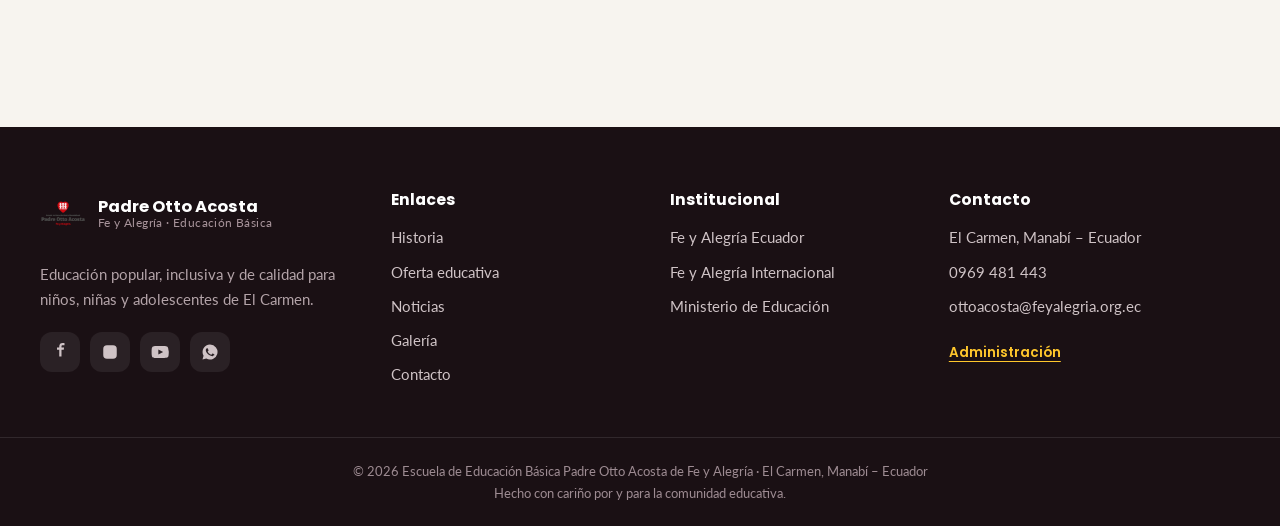
==== commit 49ca8863: "Nuevo lema en la portada del sitio" ====
--- a/index.html
+++ b/index.html
@@ -9,7 +9,7 @@
   <link rel="preconnect" href="https://fonts.googleapis.com" />
   <link rel="preconnect" href="https://fonts.gstatic.com" crossorigin />
   <link href="https://fonts.googleapis.com/css2?family=Poppins:wght@400;500;600;700;800&family=Lato:wght@400;700&display=swap" rel="stylesheet" />
-  <link rel="stylesheet" href="css/styles.css" />
+  <link rel="stylesheet" href="css/styles.css?v=2" />
   <link rel="icon" type="image/png" href="imagenes/logo%202.png" />
 </head>
 <body>
@@ -69,7 +69,7 @@
       <div class="container hero-content">
         <span class="hero-eyebrow aos" data-i18n="hero.eyebrow">Red de Movimientos de Educación Popular</span>
         <h1 class="aos" data-i18n="hero.title">Escuela de Educación Básica<br/><em>Padre Otto Acosta</em></h1>
-        <p class="hero-sub aos" data-aos-delay="1" data-i18n="hero.subtitle">Educamos niños y niñas con calidad, ternura y justicia social, de la mano de Fe y Alegría Ecuador.</p>
+        <p class="hero-sub aos" data-aos-delay="1" data-i18n="hero.subtitle">“Fe y Alegría comienza donde termina el asfalto.” Donde otros ven límites, nosotros construimos oportunidades.</p>
         <div class="hero-cta aos" data-aos-delay="2">
           <a href="#noticias" class="btn btn-light" data-i18n="hero.ctaNews">Ver novedades</a>
           <a href="#contacto" class="btn btn-outline" data-i18n="hero.ctaContact">Contáctanos</a>
@@ -511,10 +511,10 @@
   <script src="https://www.gstatic.com/firebasejs/10.12.2/firebase-firestore-compat.js"></script>
   <script src="https://www.gstatic.com/firebasejs/10.12.2/firebase-auth-compat.js"></script>
   <script src="https://www.gstatic.com/firebasejs/10.12.2/firebase-storage-compat.js"></script>
-  <script src="js/firebase-config.js"></script>
-  <script src="js/i18n.js"></script>
-  <script src="js/theme.js"></script>
-  <script src="js/data.js"></script>
-  <script src="js/main.js"></script>
+  <script src="js/firebase-config.js?v=2"></script>
+  <script src="js/i18n.js?v=2"></script>
+  <script src="js/theme.js?v=2"></script>
+  <script src="js/data.js?v=2"></script>
+  <script src="js/main.js?v=2"></script>
 </body>
 </html>
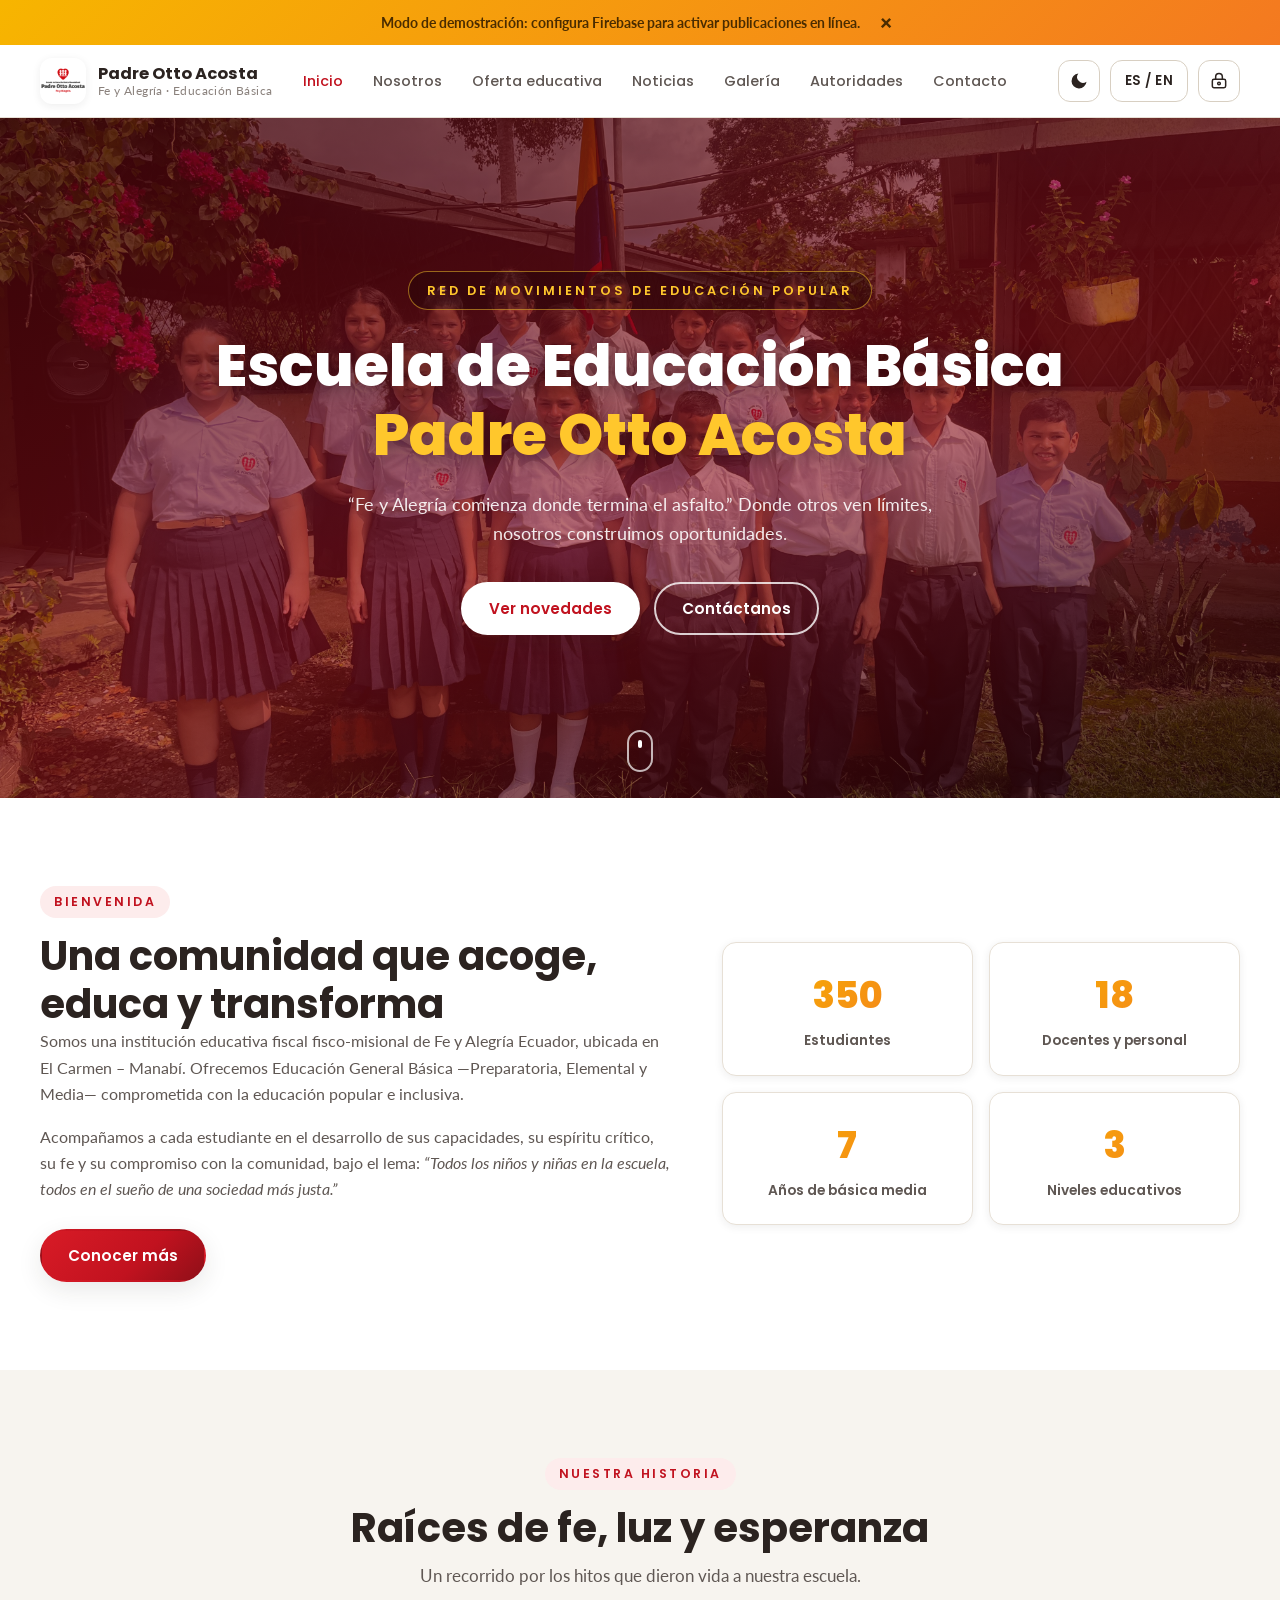
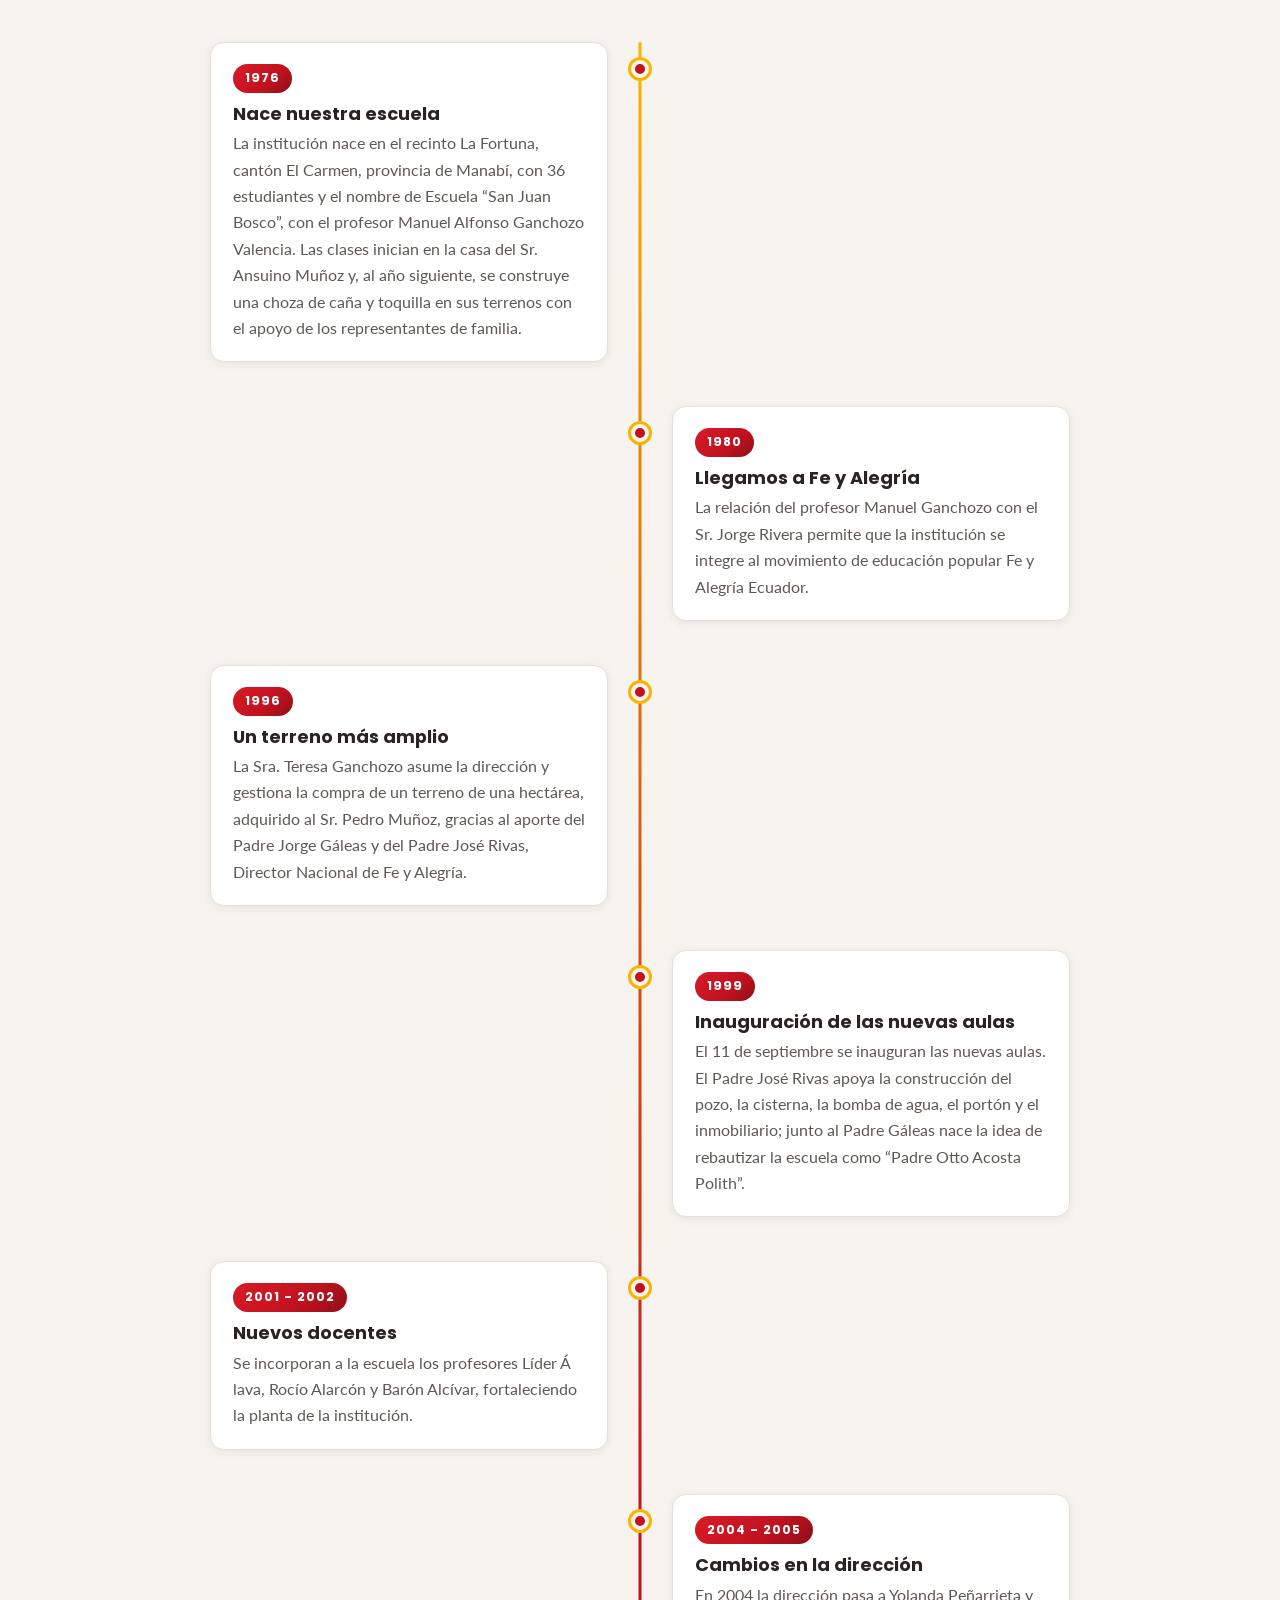
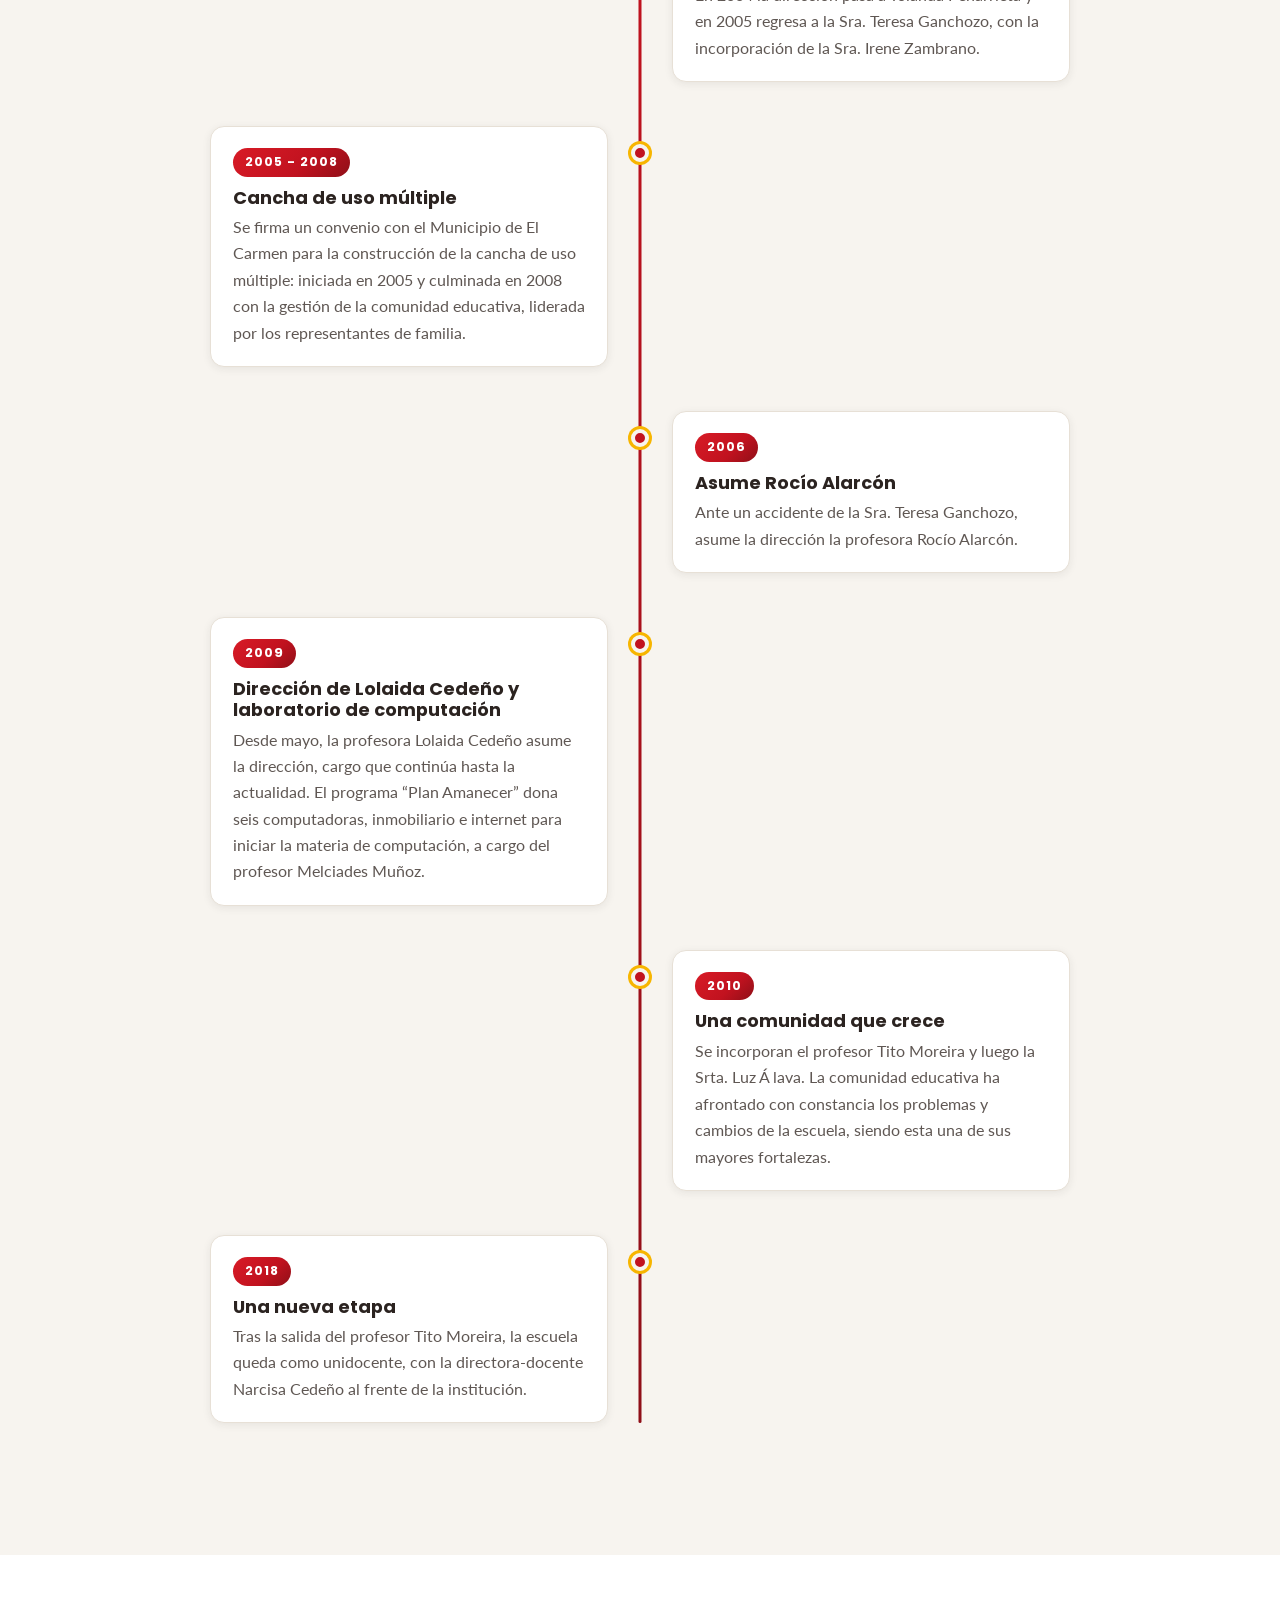
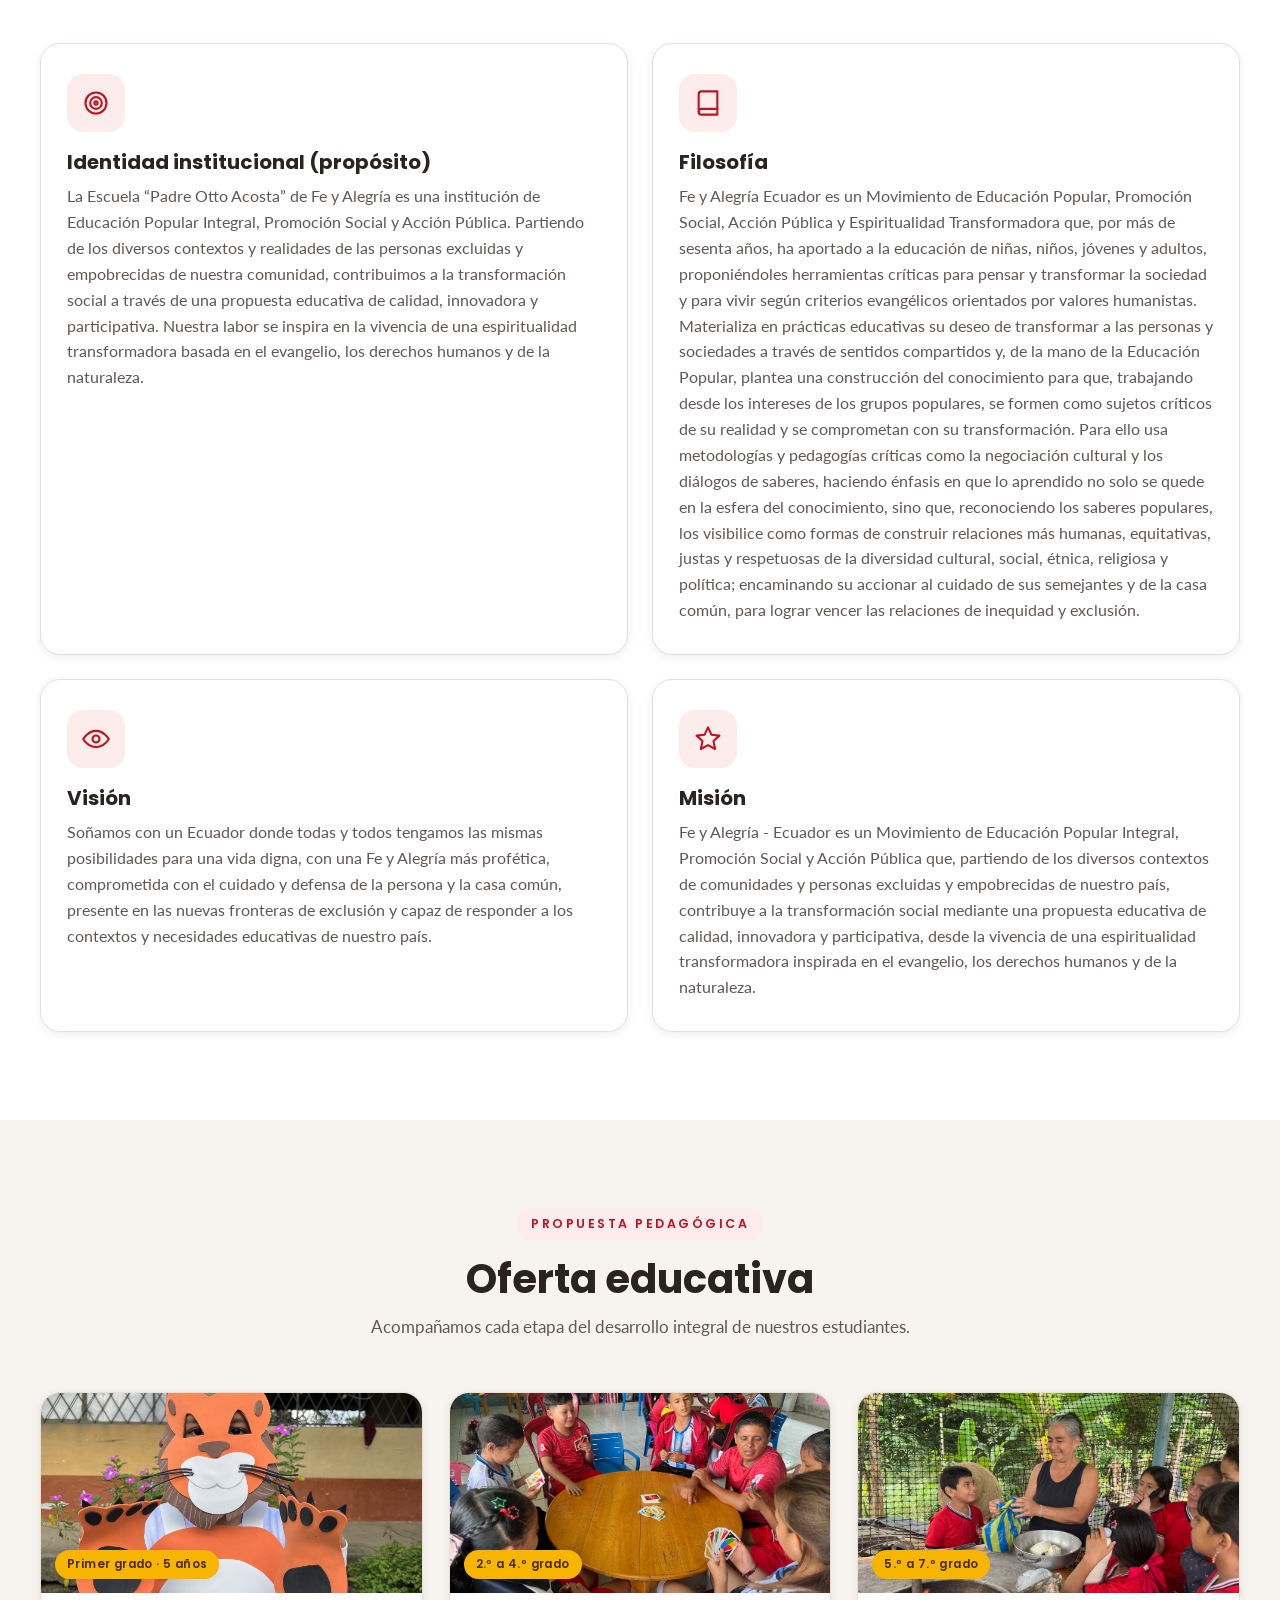
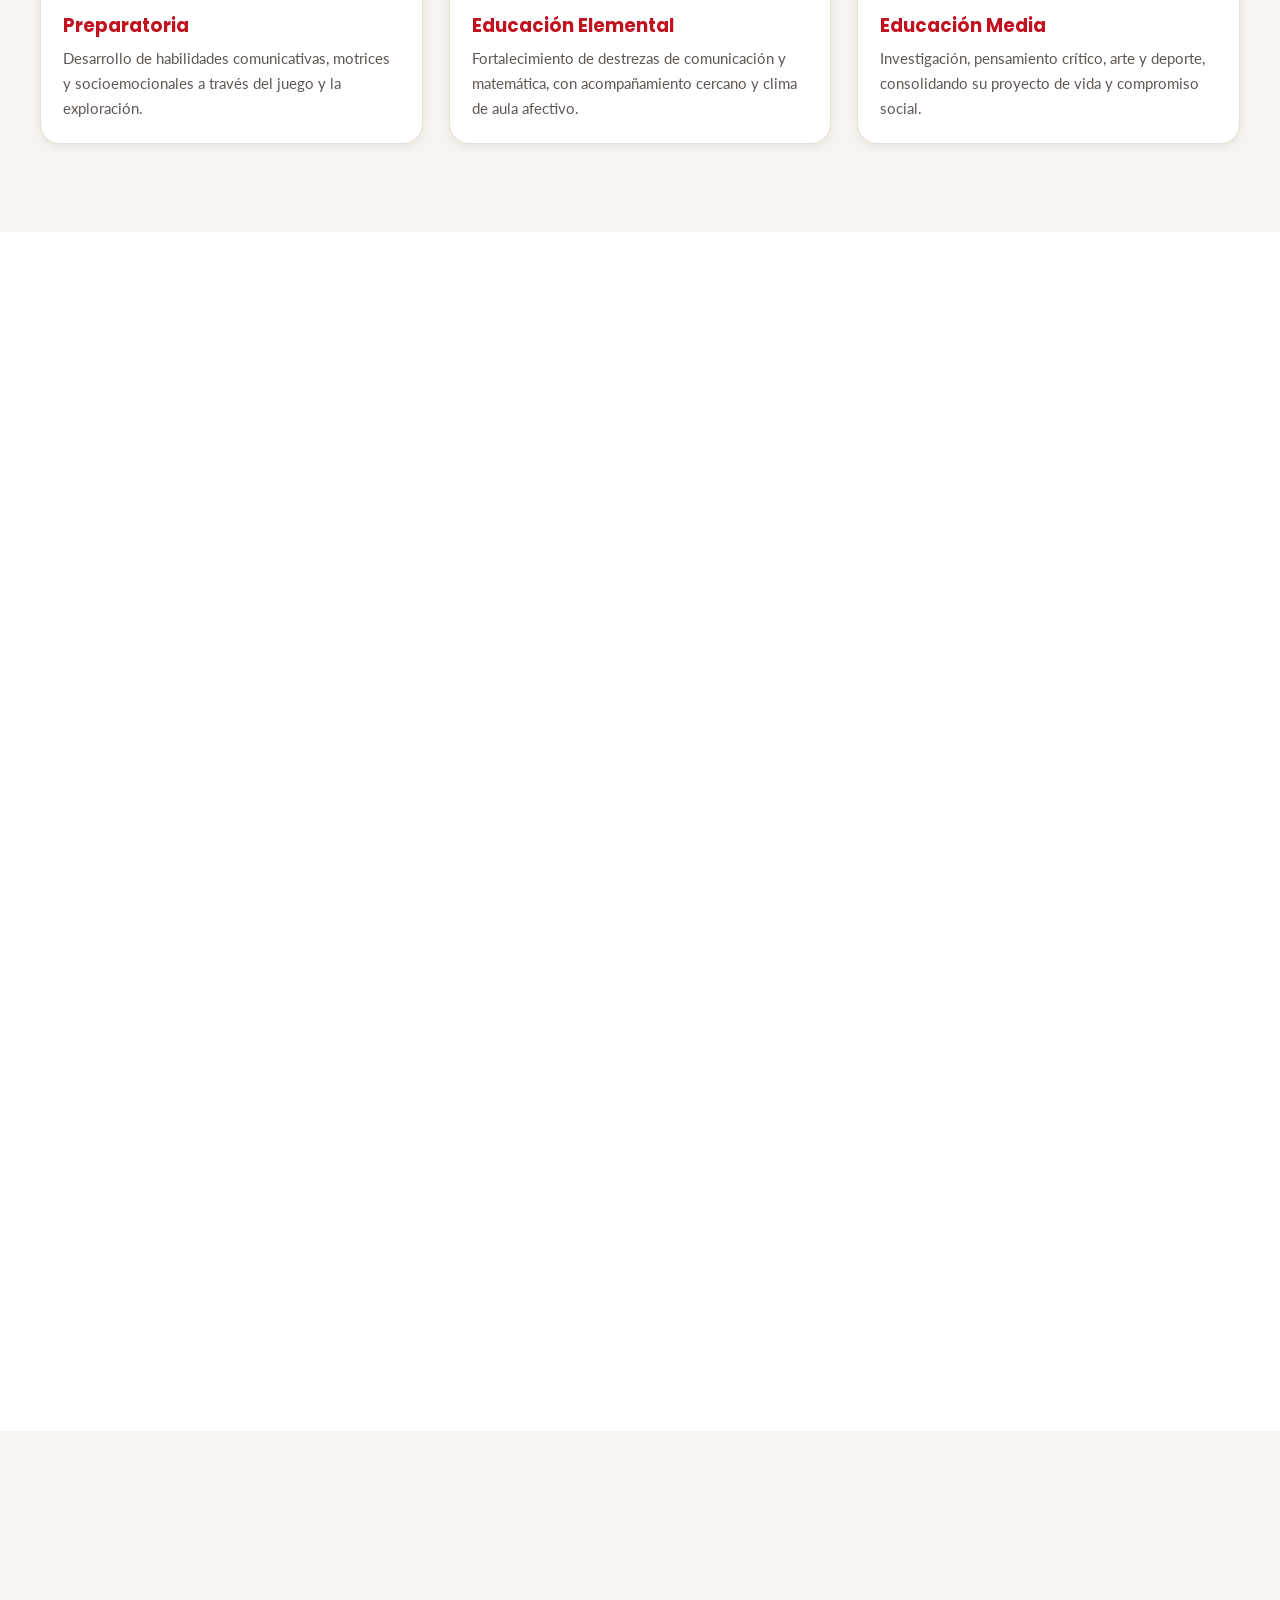
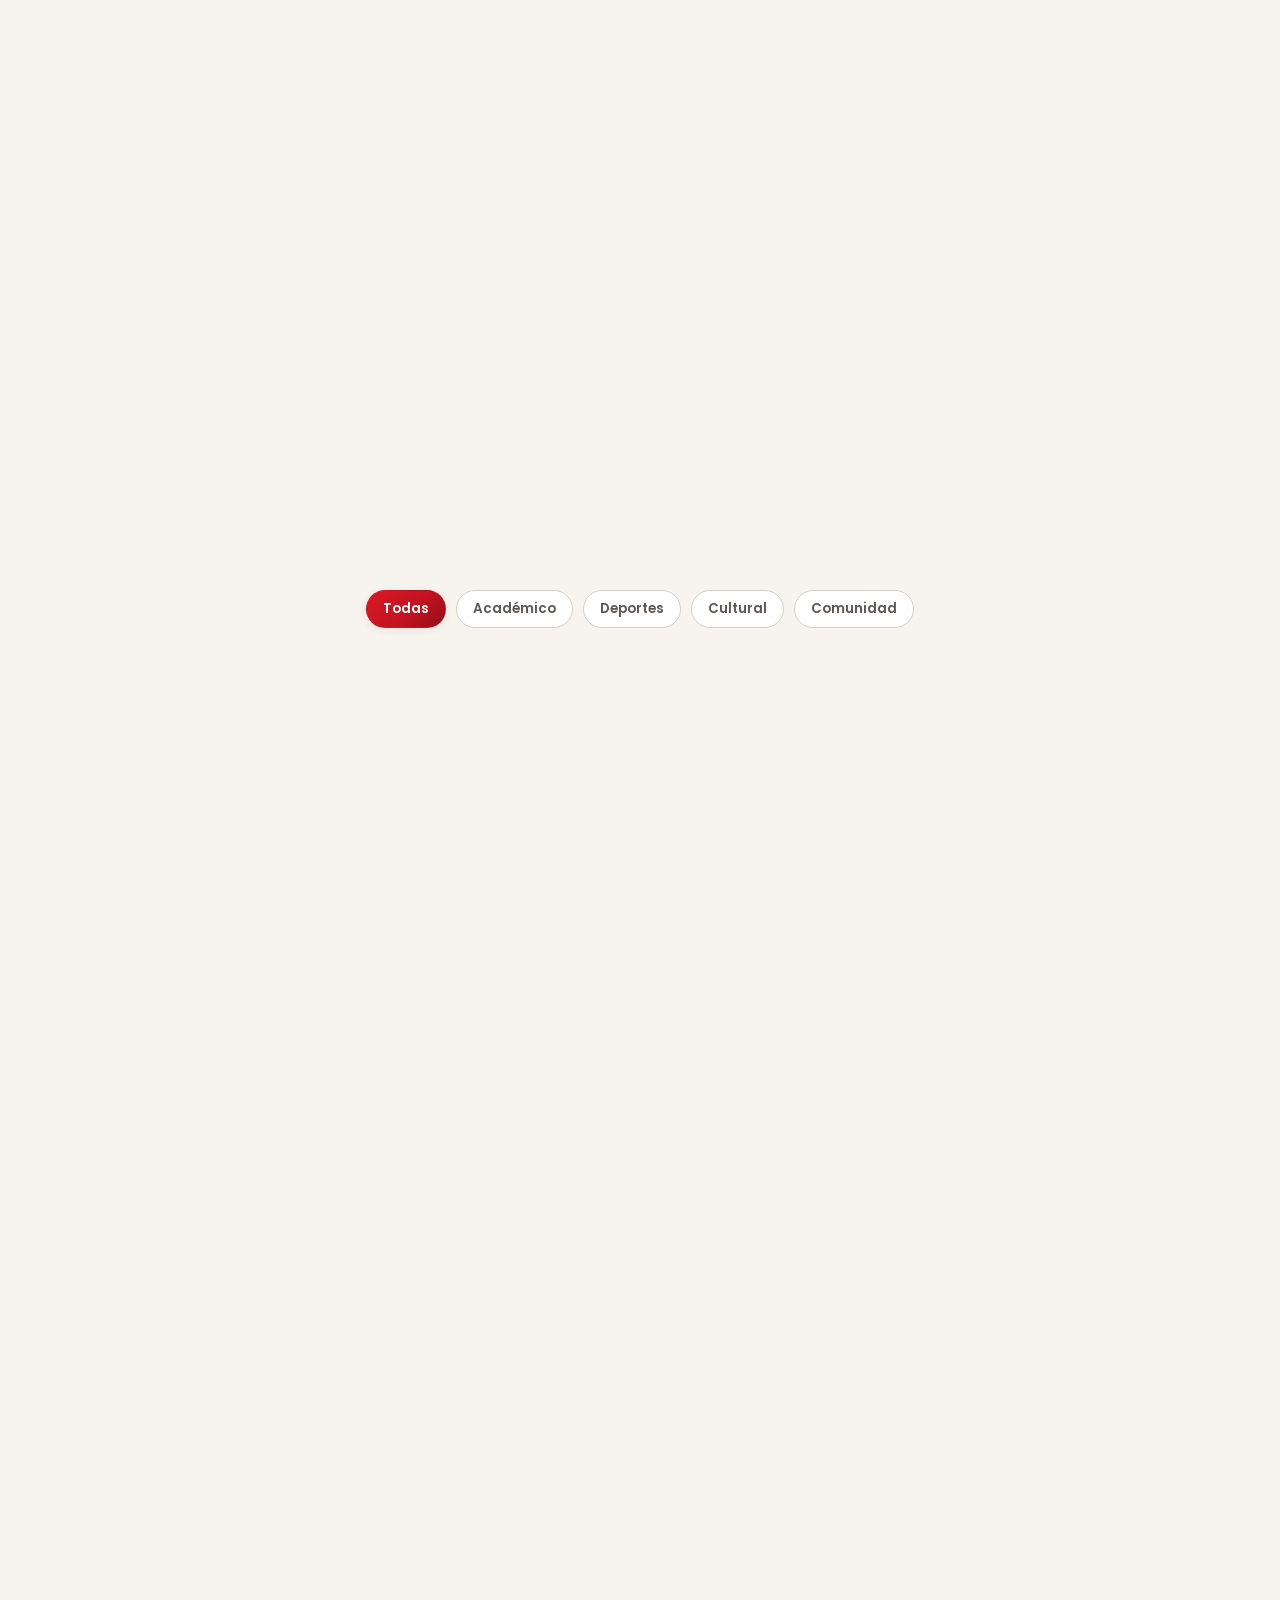
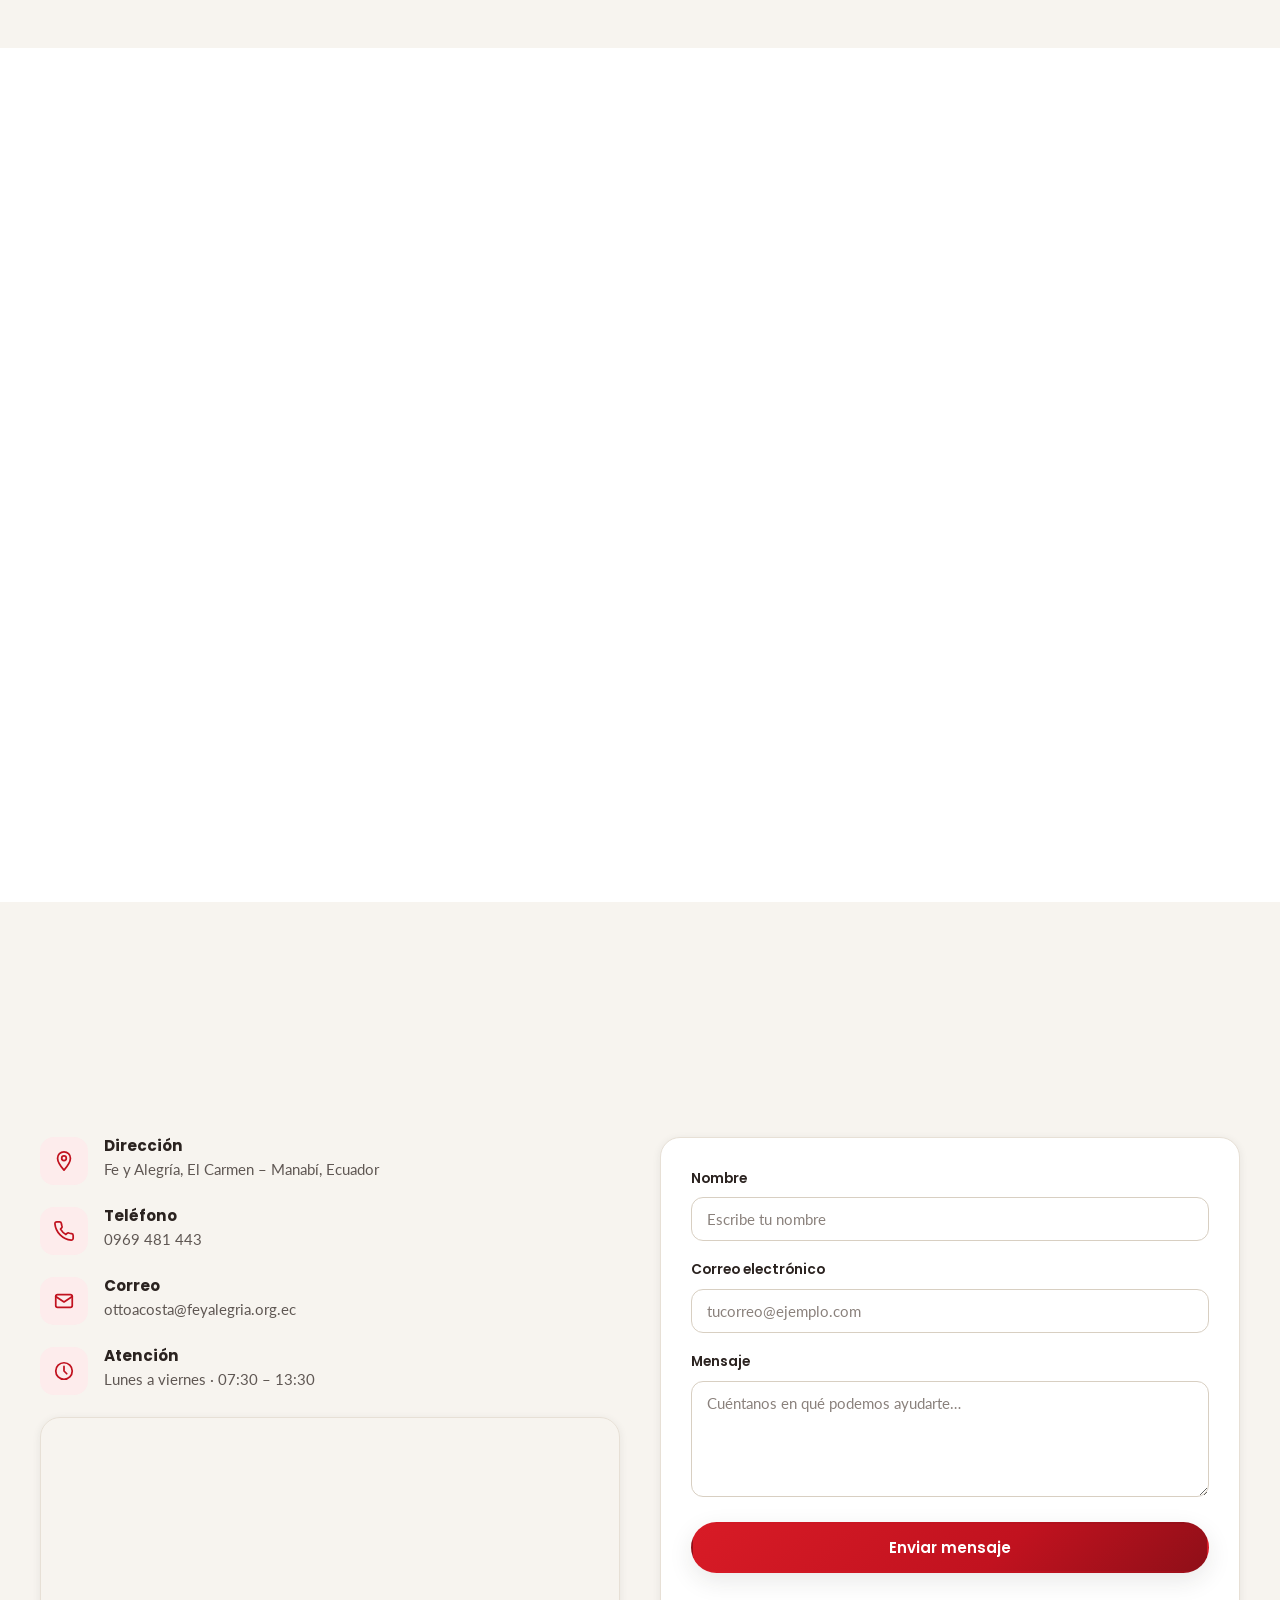
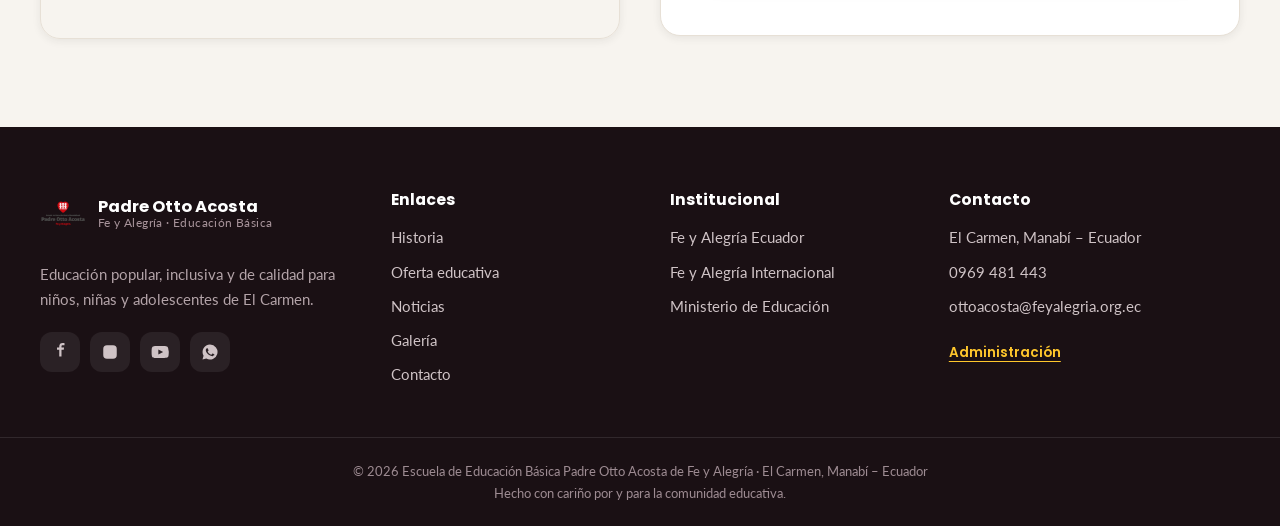
==== commit e9ec7068: "Favicon cuadrado para evitar deformacion en la pestana" ====
--- a/index.html
+++ b/index.html
@@ -10,7 +10,7 @@
   <link rel="preconnect" href="https://fonts.gstatic.com" crossorigin />
   <link href="https://fonts.googleapis.com/css2?family=Poppins:wght@400;500;600;700;800&family=Lato:wght@400;700&display=swap" rel="stylesheet" />
   <link rel="stylesheet" href="css/styles.css?v=2" />
-  <link rel="icon" type="image/png" href="imagenes/logo%202.png" />
+  <link rel="icon" type="image/png" href="imagenes/favicon.png?v=2" />
 </head>
 <body>
 
